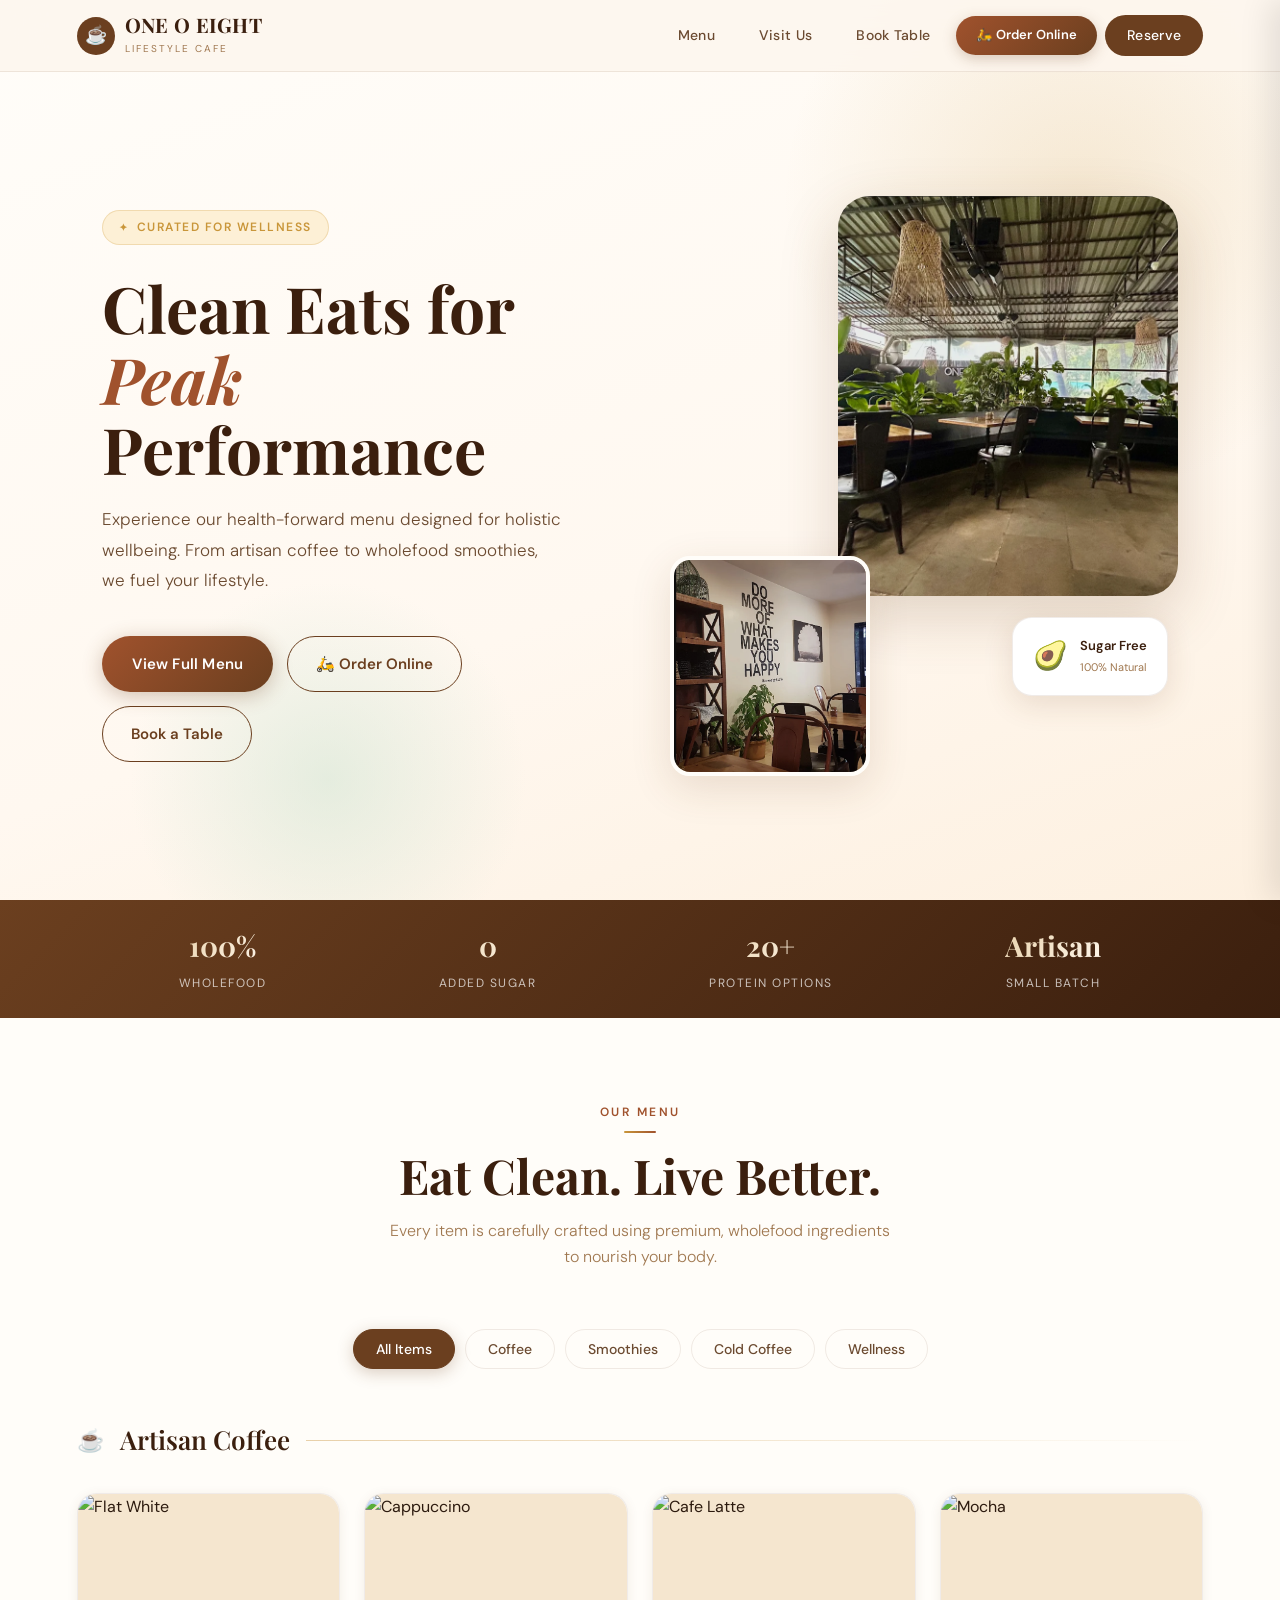
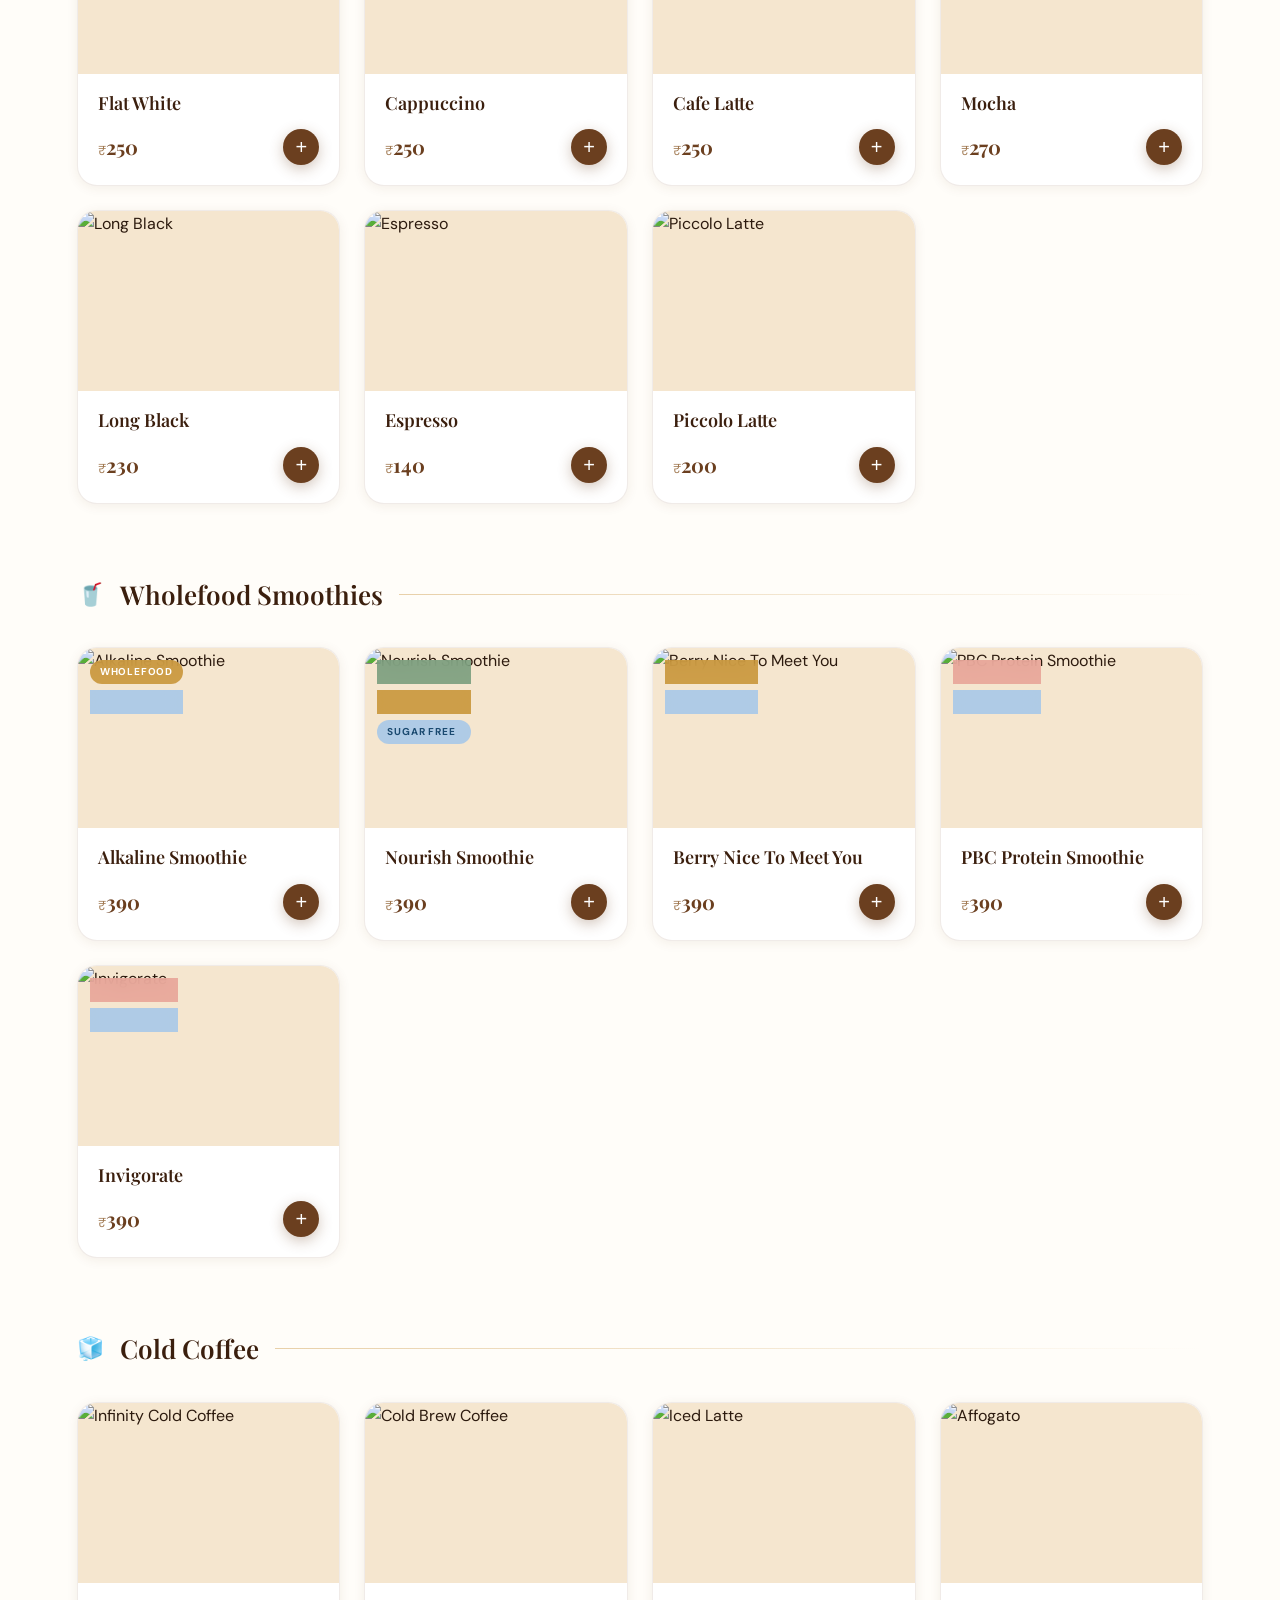
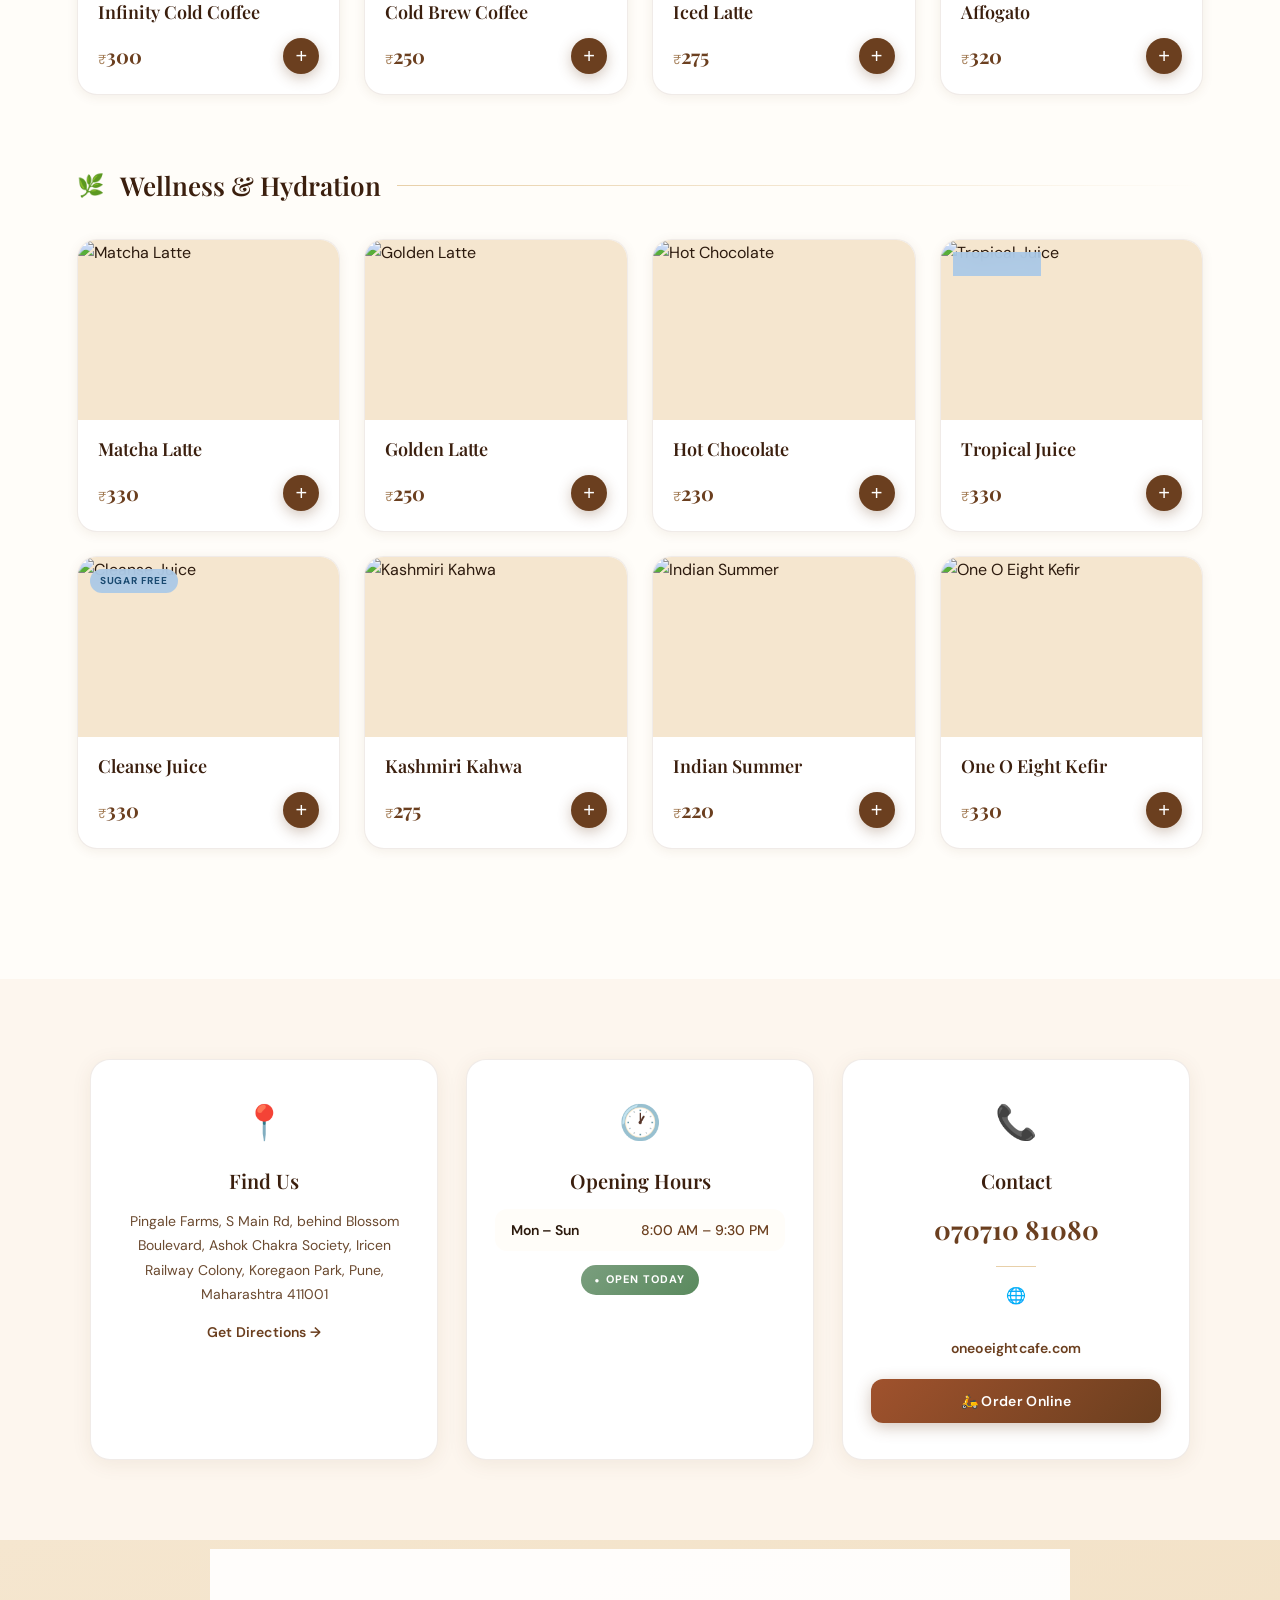
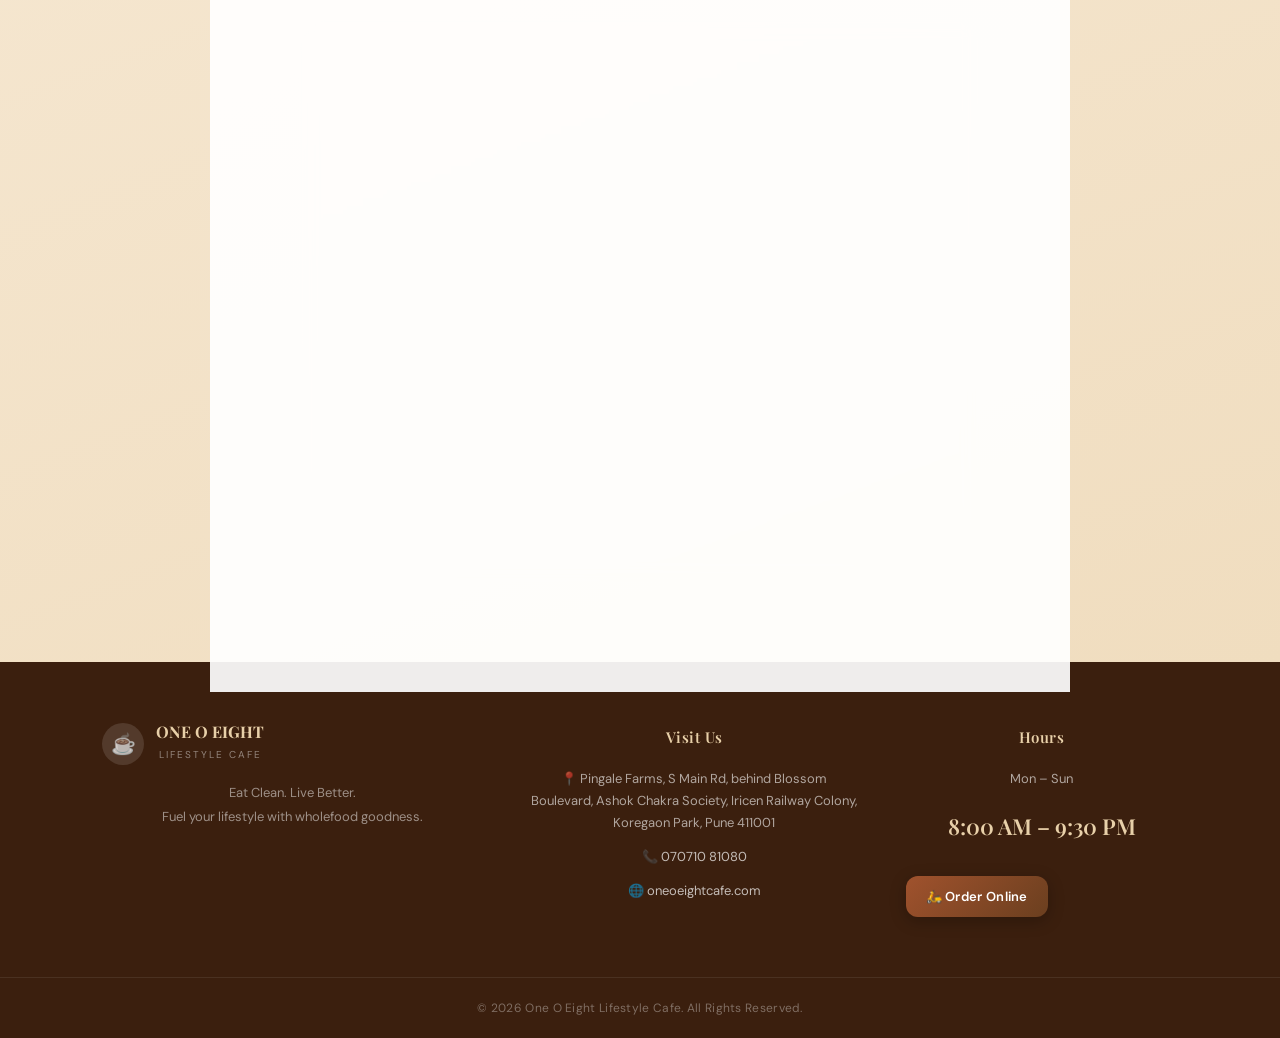
==== index.html @ c8a8d90f "Add files via upload" ====
<!DOCTYPE html>
<html lang="en">
<head>
    <meta charset="UTF-8">
    <meta name="viewport" content="width=device-width, initial-scale=1.0">
    <title>One O Eight | Clean Eats & Artisan Coffee</title>
    <link rel="stylesheet" href="style.css">
    <script src="menu_data.js"></script>
</head>
<body>

    <nav id="navbar">
        <div class="nav-logo" onclick="window.scrollTo({top: 0, behavior: 'smooth'})">
            <div class="nav-logo-icon">☕</div>
            <div>
                <span class="nav-logo-text">ONE O EIGHT</span>
                <span class="nav-logo-sub">LIFESTYLE CAFE</span>
            </div>
        </div>
        <div class="nav-links">
            <a href="#menu-section">Menu</a>
            <a href="#info-section">Visit Us</a>
            <a href="#booking-section">Book Table</a>
            <a href="javascript:void(0)" onclick="openOrderModal()" class="nav-order-btn">🛵 Order Online</a>
            <a href="#booking-section" class="nav-cta">Reserve</a>
        </div>
    </nav>

    <section class="hero">
        <div class="hero-content">
            <div class="hero-badge">Curated for Wellness</div>
            <h1>Clean Eats for <em>Peak</em> Performance</h1>
            <p class="hero-desc">Experience our health-forward menu designed for holistic wellbeing. From artisan coffee to wholefood smoothies, we fuel your lifestyle.</p>
            <div class="hero-actions">
                <a href="#menu-section" class="btn-primary">View Full Menu</a>
                <a href="javascript:void(0)" onclick="openOrderModal()" class="btn-secondary">🛵 Order Online</a>
                <a href="#booking-section" class="btn-secondary">Book a Table</a>
            </div>
        </div>
        <div class="hero-visual">
            <img src="/static/uploads/Screenshot 2026-05-05 160426.png" alt="Cafe Interior" class="hero-img-main">
            <img src="/static/uploads/Screenshot 2026-05-05 160616.png" alt="Cafe Seating" class="hero-img-small">
            <div class="hero-float-card">
                <span class="float-emoji">🥑</span>
                <div>
                    <span class="float-title">Sugar Free</span>
                    <span class="float-label">100% Natural</span>
                </div>
            </div>
        </div>
    </section>

    <div class="stats-strip">
        <div class="stat-item">
            <span class="stat-number">100%</span>
            <span class="stat-label">Wholefood</span>
        </div>
        <div class="stat-item">
            <span class="stat-number">0</span>
            <span class="stat-label">Added Sugar</span>
        </div>
        <div class="stat-item">
            <span class="stat-number">20+</span>
            <span class="stat-label">Protein Options</span>
        </div>
        <div class="stat-item">
            <span class="stat-number">Artisan</span>
            <span class="stat-label">Small Batch</span>
        </div>
    </div>

    <section id="menu-section" class="menu-section">
        <div class="section-header">
            <span class="section-eyebrow">Our Menu</span>
            <h2>Eat Clean. Live Better.</h2>
            <p>Every item is carefully crafted using premium, wholefood ingredients to nourish your body.</p>
        </div>

        <div class="category-tabs">
            <button class="cat-tab active" data-cat="all">All Items</button>
            <button class="cat-tab" data-cat="coffee">Coffee</button>
            <button class="cat-tab" data-cat="smoothies">Smoothies</button>
            <button class="cat-tab" data-cat="cold">Cold Coffee</button>
            <button class="cat-tab" data-cat="wellness">Wellness</button>
        </div>

        <!-- Coffee Category -->
        <div class="category-block" data-cat="coffee">
            <div class="category-heading">
                <span class="category-emoji">☕</span>
                <h3>Artisan Coffee</h3>
                <div class="category-line"></div>
            </div>
            <div class="menu-grid" id="grid-coffee">
                <!-- Injected by JS -->
            </div>
        </div>

        <!-- Smoothies Category -->
        <div class="category-block" data-cat="smoothies">
            <div class="category-heading">
                <span class="category-emoji">🥤</span>
                <h3>Wholefood Smoothies</h3>
                <div class="category-line"></div>
            </div>
            <div class="menu-grid" id="grid-smoothies">
                <!-- Injected by JS -->
            </div>
        </div>

        <!-- Cold Coffee Category -->
        <div class="category-block" data-cat="cold">
            <div class="category-heading">
                <span class="category-emoji">🧊</span>
                <h3>Cold Coffee</h3>
                <div class="category-line"></div>
            </div>
            <div class="menu-grid" id="grid-cold">
                <!-- Injected by JS -->
            </div>
        </div>

        <!-- Wellness Drinks Category -->
        <div class="category-block" data-cat="wellness">
            <div class="category-heading">
                <span class="category-emoji">🌿</span>
                <h3>Wellness & Hydration</h3>
                <div class="category-line"></div>
            </div>
            <div class="menu-grid" id="grid-wellness">
                <!-- Injected by JS -->
            </div>
        </div>
    </section>

    <!-- Info / Visit Us Section -->
    <section id="info-section" class="info-section">
        <div class="info-grid">
            <div class="info-card">
                <div class="info-card-icon">📍</div>
                <h3>Find Us</h3>
                <p>Pingale Farms, S Main Rd, behind Blossom Boulevard, Ashok Chakra Society, Iricen Railway Colony, Koregaon Park, Pune, Maharashtra 411001</p>
                <a href="https://maps.google.com/?q=Pingale+Farms+Koregaon+Park+Pune" target="_blank" class="info-link">Get Directions →</a>
            </div>
            <div class="info-card">
                <div class="info-card-icon">🕐</div>
                <h3>Opening Hours</h3>
                <div class="hours-list">
                    <div class="hours-row">
                        <span class="day">Mon – Sun</span>
                        <span class="time">8:00 AM – 9:30 PM</span>
                    </div>
                    <div class="hours-badge">Open Today</div>
                </div>
            </div>
            <div class="info-card">
                <div class="info-card-icon">📞</div>
                <h3>Contact</h3>
                <a href="tel:+917071081080" class="info-phone">070710 81080</a>
                <div class="info-divider"></div>
                <div class="info-card-icon" style="font-size:16px; margin-top:8px;">🌐</div>
                <a href="https://oneoeightcafe.com" target="_blank" class="info-link">oneoeightcafe.com</a>
                <div style="margin-top:18px;">
                    <button onclick="openOrderModal()" class="btn-order-now">🛵 Order Online</button>
                </div>
            </div>
        </div>
    </section>

    <section id="booking-section" class="booking-section">
        <div class="booking-wrap">
            <div class="section-header">
                <span class="section-eyebrow">Table Booking</span>
                <h2>Reserve Your Spot</h2>
                <p>Join us for a peaceful meal in our serene space. We recommend booking in advance for peak hours.</p>
            </div>
            <div class="form-grid">
                <div class="form-field">
                    <label>Date</label>
                    <input type="date" class="form-input">
                </div>
                <div class="form-field">
                    <label>Time</label>
                    <input type="time" class="form-input">
                </div>
                <div class="form-field full">
                    <label>Guests</label>
                    <select class="form-input">
                        <option>1 Guest</option>
                        <option>2 Guests</option>
                        <option>3 Guests</option>
                        <option>4 Guests</option>
                        <option>5+ Guests</option>
                    </select>
                </div>
            </div>
            <button onclick="confirmBooking()" class="btn-book">Confirm Reservation</button>
            <div id="confirmMsg" class="confirm-msg" style="display: none;"></div>
        </div>
    </section>

    <footer>
        <div class="footer-grid">
            <div class="footer-col">
                <div class="footer-logo">
                    <span class="footer-logo-icon">☕</span>
                    <div>
                        <strong>ONE O EIGHT</strong>
                        <span class="footer-sub">LIFESTYLE CAFE</span>
                    </div>
                </div>
                <p class="footer-tagline">Eat Clean. Live Better.<br>Fuel your lifestyle with wholefood goodness.</p>
            </div>
            <div class="footer-col">
                <h4 class="footer-heading">Visit Us</h4>
                <p class="footer-detail">📍 Pingale Farms, S Main Rd, behind Blossom Boulevard, Ashok Chakra Society, Iricen Railway Colony, Koregaon Park, Pune 411001</p>
                <p class="footer-detail">📞 <a href="tel:+917071081080" class="footer-link">070710 81080</a></p>
                <p class="footer-detail">🌐 <a href="https://oneoeightcafe.com" target="_blank" class="footer-link">oneoeightcafe.com</a></p>
            </div>
            <div class="footer-col">
                <h4 class="footer-heading">Hours</h4>
                <p class="footer-detail">Mon – Sun</p>
                <p class="footer-hours">8:00 AM – 9:30 PM</p>
                <button onclick="openOrderModal()" class="footer-order-btn">🛵 Order Online</button>
            </div>
        </div>
        <div class="footer-bottom">
            © 2026 One O Eight Lifestyle Cafe. All Rights Reserved.
        </div>
    </footer>

    <!-- Order Online Modal -->
    <div class="order-modal-overlay" id="order-modal-overlay" onclick="closeOrderModal()"></div>
    <div class="order-modal" id="order-modal">
        <button class="order-modal-close" onclick="closeOrderModal()">×</button>
        <div class="order-modal-header">
            <div class="order-modal-icon">🛵</div>
            <h2>Order Online</h2>
            <p>Get One O Eight delivered right to your door</p>
        </div>
        <div class="order-platforms">
            <a href="https://www.swiggy.com/restaurants/one-o-eight" target="_blank" class="platform-btn swiggy">
                <span class="platform-logo">🔶</span>
                <div>
                    <span class="platform-name">Swiggy</span>
                    <span class="platform-sub">Fast Delivery</span>
                </div>
                <span class="platform-arrow">→</span>
            </a>
            <a href="https://www.zomato.com/pune/one-o-eight" target="_blank" class="platform-btn zomato">
                <span class="platform-logo">🔴</span>
                <div>
                    <span class="platform-name">Zomato</span>
                    <span class="platform-sub">Track Your Order</span>
                </div>
                <span class="platform-arrow">→</span>
            </a>
            <a href="https://oneoeightcafe.com" target="_blank" class="platform-btn website">
                <span class="platform-logo">🌐</span>
                <div>
                    <span class="platform-name">Our Website</span>
                    <span class="platform-sub">oneoeightcafe.com</span>
                </div>
                <span class="platform-arrow">→</span>
            </a>
        </div>
        <p class="order-modal-note">📞 Or call us directly: <a href="tel:+917071081080">070710 81080</a></p>
    </div>

    <!-- Payment Selection Modal -->
    <div class="order-modal-overlay" id="payment-modal-overlay" onclick="closePaymentModal()"></div>
    <div class="order-modal payment-modal" id="payment-modal">
        <button class="order-modal-close" onclick="closePaymentModal()">×</button>
        <div class="order-modal-header">
            <div class="order-modal-icon">💳</div>
            <h2>Choose Payment</h2>
            <p>Select your preferred way to pay</p>
        </div>
        
        <div class="payment-options">
            <div class="payment-option-card" onclick="selectPaymentMethod('qr')">
                <div class="payment-option-icon">📱</div>
                <div class="payment-option-info">
                    <span class="payment-option-title">Pay Now (Online QR)</span>
                    <span class="payment-option-desc">Scan our UPI QR code to pay instantly</span>
                </div>
            </div>
            
            <div class="payment-option-card" onclick="selectPaymentMethod('counter')">
                <div class="payment-option-icon">🏪</div>
                <div class="payment-option-info">
                    <span class="payment-option-title">Pay at Counter</span>
                    <span class="payment-option-desc">Pay with cash or card when you arrive</span>
                </div>
            </div>
        </div>

        <div id="qr-display" class="qr-display" style="display: none;">
            <div class="qr-container">
                <!-- QR code visualization using CSS and icons -->
                <div class="qr-code-placeholder">
                    <div class="qr-pattern"></div>
                    <div class="qr-logo">☕</div>
                </div>
            </div>
            <p class="qr-total">Amount to Pay: <span id="qr-amount-value">₹0</span></p>
            <p class="qr-instruction">Scan this QR with any UPI app (GPay, PhonePe, Paytm)</p>
            <button class="btn-confirm-payment" onclick="finalizeOrder('Online QR')">I have paid</button>
        </div>

        <div id="counter-display" class="counter-display" style="display: none;">
            <div class="counter-confirmation">
                <div class="confirmation-icon">✅</div>
                <p>Great! Please pay <strong id="counter-amount-value">₹0</strong> at the counter.</p>
                <p class="confirmation-note">Your order is being prepared!</p>
            </div>
            <button class="btn-confirm-payment" onclick="finalizeOrder('Pay at Counter')">Confirm Order</button>
        </div>
    </div>

    <!-- Cart Floating Button -->
    <button class="cart-float-btn" id="cart-btn" onclick="toggleCart()">
        🛍️ <span class="cart-badge" id="cart-badge">0</span>
    </button>

    <!-- Cart Sidebar -->
    <div class="cart-overlay" id="cart-overlay" onclick="toggleCart()"></div>
    <div class="cart-sidebar" id="cart-sidebar">
        <div class="cart-header">
            <h3>Your Order</h3>
            <button class="close-cart" onclick="toggleCart()">×</button>
        </div>
        <div class="cart-items" id="cart-items">
            <!-- Items injected by JS -->
            <div class="empty-cart-msg">Your cart is empty</div>
        </div>
        <div class="cart-footer">
            <div class="cart-summary-line">
                <span>Subtotal</span>
                <span id="cart-subtotal">₹0</span>
            </div>
            <div class="cart-summary-line">
                <span>Taxes (5%)</span>
                <span id="cart-tax">₹0</span>
            </div>
            <div class="cart-summary-line total">
                <span>Total</span>
                <span id="cart-total">₹0</span>
            </div>
            <button class="btn-checkout" onclick="checkout()" id="checkout-btn" disabled>Place Order</button>
        </div>
    </div>

    <script src="script.js"></script>
    <script>
        function openOrderModal() {
            document.getElementById('order-modal').classList.add('active');
            document.getElementById('order-modal-overlay').classList.add('active');
            document.body.style.overflow = 'hidden';
        }
        function closeOrderModal() {
            document.getElementById('order-modal').classList.remove('active');
            document.getElementById('order-modal-overlay').classList.remove('active');
            document.body.style.overflow = '';
        }

        function openPaymentModal(amount) {
            document.getElementById('payment-modal').classList.add('active');
            document.getElementById('payment-modal-overlay').classList.add('active');
            document.getElementById('qr-amount-value').innerText = formatCurrency(amount);
            document.getElementById('counter-amount-value').innerText = formatCurrency(amount);
            
            // Reset views
            document.querySelector('.payment-options').style.display = 'flex';
            document.getElementById('qr-display').style.display = 'none';
            document.getElementById('counter-display').style.display = 'none';
            
            document.body.style.overflow = 'hidden';
        }

        function closePaymentModal() {
            document.getElementById('payment-modal').classList.remove('active');
            document.getElementById('payment-modal-overlay').classList.remove('active');
            if (!document.getElementById('order-modal').classList.contains('active')) {
                document.body.style.overflow = '';
            }
        }

        function selectPaymentMethod(method) {
            document.querySelector('.payment-options').style.display = 'none';
            if (method === 'qr') {
                document.getElementById('qr-display').style.display = 'block';
            } else {
                document.getElementById('counter-display').style.display = 'block';
            }
        }

        document.addEventListener('keydown', function(e) {
            if (e.key === 'Escape') {
                closeOrderModal();
                closePaymentModal();
            }
        });

        // Nav scroll shadow
        window.addEventListener('scroll', function() {
            const nav = document.getElementById('navbar');
            if (window.scrollY > 30) {
                nav.classList.add('scrolled');
            } else {
                nav.classList.remove('scrolled');
            }
        });

        // Scroll-reveal animation for sections
        const revealObserver = new IntersectionObserver((entries) => {
            entries.forEach(entry => {
                if (entry.isIntersecting) {
                    entry.target.classList.add('revealed');
                    revealObserver.unobserve(entry.target);
                }
            });
        }, { threshold: 0.12 });

        document.querySelectorAll('.info-card, .category-block, .booking-wrap, .stat-item').forEach(el => {
            el.classList.add('reveal-on-scroll');
            revealObserver.observe(el);
        });
    </script>
</body>
</html>
---- style.css ----
/* ===== IMPORTS ===== */
@import url('https://fonts.googleapis.com/css2?family=Playfair+Display:ital,wght@0,400;0,600;0,700;1,400&family=DM+Sans:wght@300;400;500;600&display=swap');

/* ===== RESET & BASE ===== */
*, *::before, *::after {
    margin: 0;
    padding: 0;
    box-sizing: border-box;
}

:root {
    --cream: #fdf6ee;
    --warm-white: #fffdf9;
    --biscuit: #f5e6cf;
    --tan: #e8d0a9;
    --coffee-brown: #6b3f1f;
    --espresso: #3b1f0e;
    --mocha: #a0522d;
    --sage: #7a9e7e;
    --sage-light: #d4e6d5;
    --dusty-rose: #e8a598;
    --rose-light: #fce8e4;
    --sky: #a8c8e8;
    --sky-light: #e4f0f8;
    --gold: #c9963a;
    --gold-light: #fdf0d6;
    --text-dark: #2c1a0e;
    --text-mid: #6b4a30;
    --text-light: #a07850;
    --shadow-warm: rgba(107, 63, 31, 0.08);
    --shadow-md: rgba(107, 63, 31, 0.14);
    --shadow-lg: rgba(107, 63, 31, 0.2);
    --border-light: rgba(107, 63, 31, 0.1);
    --radius-sm: 12px;
    --radius-md: 20px;
    --radius-lg: 32px;
    --radius-xl: 48px;
}

html { scroll-behavior: smooth; }

body {
    font-family: 'DM Sans', sans-serif;
    background-color: var(--cream);
    color: var(--text-dark);
    overflow-x: hidden;
    line-height: 1.6;
}

/* ===== SCROLLBAR ===== */
::-webkit-scrollbar { width: 6px; }
::-webkit-scrollbar-track { background: var(--biscuit); }
::-webkit-scrollbar-thumb { background: var(--tan); border-radius: 10px; }

/* ===== NAV ===== */
nav {
    position: fixed;
    top: 0;
    width: 100%;
    z-index: 1000;
    padding: 0 6%;
    height: 72px;
    display: flex;
    align-items: center;
    justify-content: space-between;
    background: rgba(253, 246, 238, 0.85);
    backdrop-filter: blur(20px);
    -webkit-backdrop-filter: blur(20px);
    border-bottom: 1px solid var(--border-light);
    transition: all 0.3s ease;
}

.nav-logo {
    display: flex;
    align-items: center;
    gap: 10px;
    cursor: pointer;
}

.nav-logo-icon {
    width: 38px;
    height: 38px;
    background: var(--coffee-brown);
    border-radius: 50%;
    display: flex;
    align-items: center;
    justify-content: center;
    font-size: 18px;
    flex-shrink: 0;
}

.nav-logo-text {
    font-family: 'Playfair Display', serif;
    font-size: 20px;
    font-weight: 700;
    color: var(--espresso);
    letter-spacing: 0.3px;
    line-height: 1.1;
}

.nav-logo-sub {
    font-size: 10px;
    font-weight: 400;
    color: var(--text-light);
    letter-spacing: 2px;
    text-transform: uppercase;
    display: block;
}

.nav-links {
    display: flex;
    align-items: center;
    gap: 8px;
}

.nav-links a {
    color: var(--text-mid);
    text-decoration: none;
    font-size: 14px;
    font-weight: 500;
    padding: 8px 18px;
    border-radius: 50px;
    transition: all 0.25s ease;
    letter-spacing: 0.3px;
}

.nav-links a:hover {
    background: var(--biscuit);
    color: var(--coffee-brown);
}

.nav-cta {
    background: var(--coffee-brown) !important;
    color: white !important;
    padding: 9px 22px !important;
}

.nav-cta:hover {
    background: var(--espresso) !important;
    color: white !important;
}

/* ===== HERO ===== */
.hero {
    min-height: 100vh;
    display: grid;
    grid-template-columns: 1fr 1fr;
    align-items: center;
    padding: 0 8%;
    gap: 60px;
    padding-top: 72px;
    background: var(--warm-white);
    position: relative;
    overflow: hidden;
}

.hero::before {
    content: '';
    position: absolute;
    top: -100px;
    right: -100px;
    width: 600px;
    height: 600px;
    border-radius: 50%;
    background: radial-gradient(circle, var(--biscuit) 0%, transparent 70%);
    z-index: 0;
}

.hero::after {
    content: '';
    position: absolute;
    bottom: -80px;
    left: 10%;
    width: 400px;
    height: 400px;
    border-radius: 50%;
    background: radial-gradient(circle, var(--sage-light) 0%, transparent 70%);
    z-index: 0;
    opacity: 0.6;
}

.hero-content {
    position: relative;
    z-index: 1;
}

.hero-badge {
    display: inline-flex;
    align-items: center;
    gap: 8px;
    background: var(--gold-light);
    border: 1px solid rgba(201, 150, 58, 0.25);
    color: var(--gold);
    font-size: 12px;
    font-weight: 600;
    letter-spacing: 1.5px;
    text-transform: uppercase;
    padding: 7px 16px;
    border-radius: 50px;
    margin-bottom: 28px;
    animation: fadeUp 0.8s ease both;
}

.hero-badge::before {
    content: '✦';
    font-size: 10px;
}

.hero h1 {
    font-family: 'Playfair Display', serif;
    font-size: clamp(42px, 5vw, 68px);
    font-weight: 700;
    line-height: 1.1;
    color: var(--espresso);
    margin-bottom: 20px;
    animation: fadeUp 0.8s ease 0.1s both;
}

.hero h1 em {
    font-style: italic;
    color: var(--mocha);
}

.hero-desc {
    font-size: 17px;
    color: var(--text-mid);
    font-weight: 300;
    max-width: 460px;
    line-height: 1.8;
    margin-bottom: 40px;
    animation: fadeUp 0.8s ease 0.2s both;
}

.hero-actions {
    display: flex;
    gap: 14px;
    flex-wrap: wrap;
    animation: fadeUp 0.8s ease 0.3s both;
}

.btn-primary {
    display: inline-flex;
    align-items: center;
    gap: 8px;
    padding: 15px 30px;
    background: var(--coffee-brown);
    color: white;
    border: none;
    border-radius: 50px;
    font-family: 'DM Sans', sans-serif;
    font-size: 15px;
    font-weight: 600;
    cursor: pointer;
    text-decoration: none;
    transition: all 0.3s ease;
    box-shadow: 0 4px 20px rgba(107, 63, 31, 0.3);
    letter-spacing: 0.2px;
}

.btn-primary:hover {
    background: var(--espresso);
    transform: translateY(-2px);
    box-shadow: 0 8px 28px rgba(107, 63, 31, 0.4);
}

.btn-secondary {
    display: inline-flex;
    align-items: center;
    gap: 8px;
    padding: 15px 28px;
    background: transparent;
    color: var(--coffee-brown);
    border: 1.5px solid var(--coffee-brown);
    border-radius: 50px;
    font-family: 'DM Sans', sans-serif;
    font-size: 15px;
    font-weight: 600;
    cursor: pointer;
    text-decoration: none;
    transition: all 0.3s ease;
}

.btn-secondary:hover {
    background: var(--biscuit);
    transform: translateY(-2px);
}

/* Hero Image Collage */
.hero-visual {
    position: relative;
    z-index: 1;
    height: 580px;
    animation: fadeIn 1s ease 0.4s both;
}

.hero-img-main {
    position: absolute;
    width: 340px;
    height: 400px;
    object-fit: cover;
    border-radius: var(--radius-lg);
    top: 0;
    right: 0;
    box-shadow: 0 20px 60px var(--shadow-lg);
}

.hero-img-small {
    position: absolute;
    width: 200px;
    height: 220px;
    object-fit: cover;
    border-radius: var(--radius-md);
    bottom: 0;
    left: 0;
    box-shadow: 0 12px 40px var(--shadow-md);
    border: 4px solid var(--warm-white);
}

.hero-float-card {
    position: absolute;
    bottom: 80px;
    right: 10px;
    background: white;
    border-radius: var(--radius-md);
    padding: 16px 20px;
    box-shadow: 0 8px 30px var(--shadow-md);
    display: flex;
    align-items: center;
    gap: 12px;
    font-size: 13px;
    font-weight: 600;
    color: var(--espresso);
    animation: float 3s ease-in-out infinite;
    border: 1px solid var(--border-light);
}

.hero-float-card .float-emoji {
    font-size: 28px;
}

.hero-float-card .float-label {
    font-size: 11px;
    font-weight: 400;
    color: var(--text-light);
    display: block;
    margin-top: 2px;
}

/* ===== STATS STRIP ===== */
.stats-strip {
    background: var(--coffee-brown);
    padding: 24px 8%;
    display: flex;
    justify-content: space-around;
    gap: 20px;
    flex-wrap: wrap;
}

.stat-item {
    text-align: center;
    color: white;
}

.stat-number {
    font-family: 'Playfair Display', serif;
    font-size: 28px;
    font-weight: 700;
    display: block;
}

.stat-label {
    font-size: 12px;
    opacity: 0.7;
    letter-spacing: 1.5px;
    text-transform: uppercase;
    font-weight: 400;
}

/* ===== MENU SECTION ===== */
.menu-section {
    padding: 80px 6% 60px;
    background: var(--warm-white);
}

.section-header {
    text-align: center;
    margin-bottom: 60px;
}

.section-eyebrow {
    display: inline-block;
    font-size: 12px;
    font-weight: 600;
    letter-spacing: 2.5px;
    text-transform: uppercase;
    color: var(--mocha);
    margin-bottom: 14px;
}

.section-header h2 {
    font-family: 'Playfair Display', serif;
    font-size: clamp(32px, 4vw, 48px);
    font-weight: 700;
    color: var(--espresso);
    line-height: 1.2;
    margin-bottom: 14px;
}

.section-header p {
    font-size: 16px;
    color: var(--text-light);
    font-weight: 300;
    max-width: 500px;
    margin: 0 auto;
}

/* Category Filter Tabs */
.category-tabs {
    display: flex;
    justify-content: center;
    gap: 10px;
    flex-wrap: wrap;
    margin-bottom: 50px;
}

.cat-tab {
    padding: 10px 22px;
    border-radius: 50px;
    font-size: 14px;
    font-weight: 500;
    cursor: pointer;
    border: 1.5px solid var(--border-light);
    background: transparent;
    color: var(--text-mid);
    transition: all 0.25s ease;
    font-family: 'DM Sans', sans-serif;
    display: flex;
    align-items: center;
    gap: 7px;
}

.cat-tab:hover {
    border-color: var(--coffee-brown);
    color: var(--coffee-brown);
    background: var(--gold-light);
}

.cat-tab.active {
    background: var(--coffee-brown);
    color: white;
    border-color: var(--coffee-brown);
    box-shadow: 0 4px 16px rgba(107, 63, 31, 0.25);
}

/* Category Block */
.category-block {
    margin-bottom: 70px;
}

.category-block.hidden { display: none; }

.category-heading {
    display: flex;
    align-items: center;
    gap: 16px;
    margin-bottom: 32px;
}

.category-heading h3 {
    font-family: 'Playfair Display', serif;
    font-size: 26px;
    font-weight: 600;
    color: var(--espresso);
}

.category-line {
    flex: 1;
    height: 1px;
    background: linear-gradient(to right, var(--tan), transparent);
}

.category-emoji {
    font-size: 22px;
}

/* Menu Grid */
.menu-grid {
    display: grid;
    grid-template-columns: repeat(auto-fill, minmax(260px, 1fr));
    gap: 24px;
}

/* Menu Card */
.menu-card {
    background: white;
    border-radius: var(--radius-md);
    overflow: hidden;
    border: 1px solid var(--border-light);
    transition: all 0.35s cubic-bezier(0.4, 0, 0.2, 1);
    cursor: pointer;
    position: relative;
}

.menu-card:hover {
    transform: translateY(-8px);
    box-shadow: 0 20px 50px var(--shadow-md);
    border-color: var(--tan);
}

.card-img-wrap {
    position: relative;
    height: 180px;
    overflow: hidden;
    background: var(--biscuit);
}

.card-img-wrap img {
    width: 100%;
    height: 100%;
    object-fit: cover;
    transition: transform 0.5s ease;
}

.menu-card:hover .card-img-wrap img {
    transform: scale(1.07);
}

.card-img-placeholder {
    width: 100%;
    height: 100%;
    display: flex;
    align-items: center;
    justify-content: center;
    font-size: 52px;
    background: linear-gradient(135deg, var(--biscuit), var(--tan));
}

.card-tags-overlay {
    position: absolute;
    top: 12px;
    left: 12px;
    display: flex;
    flex-direction: column;
    gap: 6px;
}

.tag {
    display: inline-flex;
    align-items: center;
    gap: 5px;
    font-size: 10px;
    font-weight: 700;
    padding: 4px 10px;
    border-radius: 50px;
    letter-spacing: 0.8px;
    text-transform: uppercase;
    backdrop-filter: blur(8px);
}

.tag.vegan {
    background: rgba(122, 158, 126, 0.9);
    color: white;
}

.tag.sugar-free {
    background: rgba(168, 200, 232, 0.9);
    color: #1a4a70;
}

.tag.protein {
    background: rgba(232, 165, 152, 0.9);
    color: #7a2010;
}

.tag.wholefood {
    background: rgba(201, 150, 58, 0.9);
    color: white;
}

.card-body {
    padding: 18px 20px 20px;
}

.card-name {
    font-family: 'Playfair Display', serif;
    font-size: 18px;
    font-weight: 600;
    color: var(--espresso);
    margin-bottom: 8px;
    line-height: 1.3;
}

.card-footer {
    display: flex;
    align-items: center;
    justify-content: space-between;
    margin-top: 14px;
}

.card-price {
    font-size: 20px;
    font-weight: 700;
    color: var(--coffee-brown);
    font-family: 'Playfair Display', serif;
}

.card-price span {
    font-size: 13px;
    font-weight: 400;
    color: var(--text-light);
    font-family: 'DM Sans', sans-serif;
}

.card-add-btn {
    width: 36px;
    height: 36px;
    border-radius: 50%;
    background: var(--coffee-brown);
    color: white;
    border: none;
    font-size: 20px;
    display: flex;
    align-items: center;
    justify-content: center;
    cursor: pointer;
    transition: all 0.25s ease;
    line-height: 1;
}

.card-add-btn:hover {
    background: var(--espresso);
    transform: scale(1.1);
}

/* ===== BOOKING SECTION ===== */
.booking-section {
    padding: 80px 6%;
    background: var(--biscuit);
}

.booking-wrap {
    max-width: 680px;
    margin: 0 auto;
    background: white;
    border-radius: var(--radius-lg);
    padding: 56px;
    box-shadow: 0 20px 60px var(--shadow-warm);
    text-align: center;
    border: 1px solid var(--border-light);
}

.booking-wrap .section-header {
    margin-bottom: 36px;
}

.form-grid {
    display: grid;
    grid-template-columns: 1fr 1fr;
    gap: 16px;
    margin-bottom: 16px;
}

.form-field {
    display: flex;
    flex-direction: column;
    align-items: flex-start;
    gap: 6px;
}

.form-field.full { grid-column: 1 / -1; }

.form-field label {
    font-size: 12px;
    font-weight: 600;
    letter-spacing: 1px;
    text-transform: uppercase;
    color: var(--text-light);
}

.form-input {
    width: 100%;
    padding: 13px 18px;
    border: 1.5px solid var(--border-light);
    border-radius: var(--radius-sm);
    font-family: 'DM Sans', sans-serif;
    font-size: 15px;
    color: var(--text-dark);
    background: var(--warm-white);
    outline: none;
    transition: all 0.25s ease;
    -webkit-appearance: none;
    appearance: none;
}

.form-input:focus {
    border-color: var(--coffee-brown);
    background: white;
    box-shadow: 0 0 0 3px rgba(107, 63, 31, 0.08);
}

.form-input option { background: white; }

.btn-book {
    width: 100%;
    padding: 16px;
    border-radius: var(--radius-sm);
    background: var(--coffee-brown);
    color: white;
    font-family: 'DM Sans', sans-serif;
    font-size: 16px;
    font-weight: 600;
    border: none;
    cursor: pointer;
    transition: all 0.3s ease;
    margin-top: 8px;
    letter-spacing: 0.3px;
}

.btn-book:hover {
    background: var(--espresso);
    transform: translateY(-2px);
    box-shadow: 0 8px 24px rgba(107, 63, 31, 0.3);
}

.confirm-msg {
    margin-top: 18px;
    color: var(--sage);
    font-weight: 600;
    font-size: 15px;
    display: flex;
    align-items: center;
    justify-content: center;
    gap: 8px;
}

/* ===== ADMIN SECTION ===== */
.admin-section {
    display: none;
    padding: 80px 6%;
    background: var(--warm-white);
}

.admin-wrap {
    max-width: 700px;
    margin: 0 auto;
}

.admin-stats {
    display: grid;
    grid-template-columns: repeat(3, 1fr);
    gap: 20px;
    margin-bottom: 36px;
}

.admin-stat {
    background: white;
    border: 1px solid var(--border-light);
    border-radius: var(--radius-md);
    padding: 28px 20px;
    text-align: center;
    box-shadow: 0 4px 16px var(--shadow-warm);
}

.admin-stat-val {
    font-family: 'Playfair Display', serif;
    font-size: 36px;
    font-weight: 700;
    color: var(--coffee-brown);
    display: block;
    margin-bottom: 6px;
}

.admin-stat-label {
    font-size: 12px;
    color: var(--text-light);
    text-transform: uppercase;
    letter-spacing: 1.5px;
    font-weight: 500;
}

.admin-actions {
    display: flex;
    gap: 14px;
    justify-content: center;
    flex-wrap: wrap;
}

.btn-admin {
    padding: 13px 28px;
    border-radius: var(--radius-sm);
    font-family: 'DM Sans', sans-serif;
    font-size: 14px;
    font-weight: 600;
    cursor: pointer;
    border: 1.5px solid var(--coffee-brown);
    transition: all 0.25s ease;
    letter-spacing: 0.3px;
}

.btn-admin.filled {
    background: var(--coffee-brown);
    color: white;
}

.btn-admin.filled:hover {
    background: var(--espresso);
    box-shadow: 0 6px 20px rgba(107, 63, 31, 0.3);
    transform: translateY(-2px);
}

.btn-admin.outline {
    background: transparent;
    color: var(--coffee-brown);
}

.btn-admin.outline:hover {
    background: var(--biscuit);
    transform: translateY(-2px);
}

/* ===== FOOTER ===== */
footer {
    background: var(--espresso);
    color: rgba(255,255,255,0.75);
    text-align: center;
    padding: 32px 6%;
    font-size: 13px;
    line-height: 2;
}

footer strong {
    color: var(--tan);
    font-family: 'Playfair Display', serif;
    font-size: 16px;
    font-weight: 600;
    display: block;
    margin-bottom: 4px;
}

/* ===== ANIMATIONS ===== */
@keyframes fadeUp {
    from { opacity: 0; transform: translateY(24px); }
    to { opacity: 1; transform: translateY(0); }
}

@keyframes fadeIn {
    from { opacity: 0; }
    to { opacity: 1; }
}

@keyframes float {
    0%, 100% { transform: translateY(0); }
    50% { transform: translateY(-10px); }
}

/* ===== RESPONSIVE ===== */
@media (max-width: 900px) {
    .hero {
        grid-template-columns: 1fr;
        padding: 100px 6% 60px;
        text-align: center;
    }

    .hero-visual { display: none; }

    .hero-actions { justify-content: center; }

    .form-grid { grid-template-columns: 1fr; }

    .admin-stats { grid-template-columns: 1fr 1fr; }
}

@media (max-width: 600px) {
    .nav-links a:not(.nav-cta) { display: none; }
    .menu-grid { grid-template-columns: 1fr; }
    .booking-wrap { padding: 32px 20px; }
    .stats-strip { padding: 20px 5%; }
    .admin-stats { grid-template-columns: 1fr; }
}

/* ===== CART SYSTEM ===== */
.cart-float-btn {
    position: fixed;
    bottom: 30px;
    right: 30px;
    width: 60px;
    height: 60px;
    border-radius: 50%;
    background: var(--coffee-brown);
    color: white;
    border: none;
    font-size: 24px;
    cursor: pointer;
    box-shadow: 0 10px 30px var(--shadow-lg);
    z-index: 1000;
    transition: all 0.3s ease;
    display: none;
}

.cart-float-btn.visible {
    display: flex;
    align-items: center;
    justify-content: center;
}

.cart-float-btn:hover {
    transform: translateY(-5px);
    background: var(--espresso);
}

.cart-badge {
    position: absolute;
    top: -5px;
    right: -5px;
    background: #e74c3c;
    color: white;
    font-size: 12px;
    font-weight: bold;
    width: 24px;
    height: 24px;
    border-radius: 50%;
    display: flex;
    align-items: center;
    justify-content: center;
    border: 2px solid var(--cream);
}

.cart-overlay {
    position: fixed;
    top: 0;
    left: 0;
    width: 100%;
    height: 100%;
    background: rgba(0,0,0,0.5);
    z-index: 1001;
    backdrop-filter: blur(4px);
    opacity: 0;
    visibility: hidden;
    transition: all 0.3s ease;
}

.cart-overlay.active {
    opacity: 1;
    visibility: visible;
}

.cart-sidebar {
    position: fixed;
    top: 0;
    right: -400px;
    width: 400px;
    max-width: 100vw;
    height: 100vh;
    background: var(--warm-white);
    z-index: 1002;
    box-shadow: -10px 0 30px rgba(0,0,0,0.1);
    transition: right 0.3s ease;
    display: flex;
    flex-direction: column;
}

.cart-sidebar.active {
    right: 0;
}

.cart-header {
    padding: 20px 30px;
    border-bottom: 1px solid var(--border-light);
    display: flex;
    justify-content: space-between;
    align-items: center;
    background: white;
}

.cart-header h3 {
    font-family: 'Playfair Display', serif;
    color: var(--espresso);
    font-size: 22px;
}

.close-cart {
    background: none;
    border: none;
    font-size: 28px;
    cursor: pointer;
    color: var(--text-light);
}

.cart-items {
    flex: 1;
    overflow-y: auto;
    padding: 20px 30px;
}

.empty-cart-msg {
    text-align: center;
    color: var(--text-light);
    margin-top: 50px;
    font-size: 16px;
}

.cart-item {
    display: flex;
    justify-content: space-between;
    align-items: center;
    padding: 15px 0;
    border-bottom: 1px dashed var(--border-light);
}

.cart-item-info {
    flex: 1;
}

.cart-item-name {
    font-weight: 600;
    color: var(--text-dark);
    margin-bottom: 5px;
    font-size: 15px;
}

.cart-item-price {
    color: var(--coffee-brown);
    font-size: 14px;
}

.cart-item-actions {
    display: flex;
    align-items: center;
    gap: 10px;
}

.qty-btn {
    width: 28px;
    height: 28px;
    border-radius: 5px;
    border: 1px solid var(--border-light);
    background: white;
    cursor: pointer;
    display: flex;
    align-items: center;
    justify-content: center;
    color: var(--text-dark);
}

.qty-display {
    font-size: 14px;
    font-weight: 600;
    width: 20px;
    text-align: center;
}

.cart-footer {
    padding: 20px 30px;
    background: white;
    border-top: 1px solid var(--border-light);
}

.cart-summary-line {
    display: flex;
    justify-content: space-between;
    margin-bottom: 10px;
    color: var(--text-mid);
    font-size: 15px;
}

.cart-summary-line.total {
    font-weight: 700;
    font-size: 20px;
    color: var(--espresso);
    margin-top: 15px;
    padding-top: 15px;
    border-top: 1px solid var(--border-light);
}

.btn-checkout {
    width: 100%;
    padding: 15px;
    background: var(--coffee-brown);
    color: white;
    border: none;
    border-radius: var(--radius-sm);
    font-size: 16px;
    font-weight: 600;
    margin-top: 20px;
    cursor: pointer;
    transition: all 0.3s;
}

.btn-checkout:disabled {
    background: var(--border-light);
    cursor: not-allowed;
}

/* ===== NAV ORDER BUTTON ===== */
.nav-order-btn {
    background: linear-gradient(135deg, var(--mocha), var(--coffee-brown)) !important;
    color: white !important;
    padding: 9px 20px !important;
    border-radius: 50px !important;
    font-weight: 600 !important;
    font-size: 13px !important;
    letter-spacing: 0.2px !important;
    box-shadow: 0 4px 14px rgba(107, 63, 31, 0.25) !important;
    transition: all 0.3s ease !important;
}

.nav-order-btn:hover {
    transform: translateY(-2px) !important;
    box-shadow: 0 8px 22px rgba(107, 63, 31, 0.4) !important;
    background: linear-gradient(135deg, var(--coffee-brown), var(--espresso)) !important;
}

/* ===== INFO / VISIT US SECTION ===== */
.info-section {
    padding: 80px 6%;
    background: var(--cream);
}

.info-grid {
    display: grid;
    grid-template-columns: repeat(3, 1fr);
    gap: 28px;
    max-width: 1100px;
    margin: 0 auto;
}

.info-card {
    background: white;
    border-radius: var(--radius-md);
    border: 1px solid var(--border-light);
    padding: 36px 28px;
    text-align: center;
    box-shadow: 0 4px 20px var(--shadow-warm);
    transition: all 0.35s cubic-bezier(0.4, 0, 0.2, 1);
}

.info-card:hover {
    transform: translateY(-6px);
    box-shadow: 0 16px 48px var(--shadow-md);
    border-color: var(--tan);
}

.info-card-icon {
    font-size: 34px;
    margin-bottom: 14px;
    display: block;
}

.info-card h3 {
    font-family: 'Playfair Display', serif;
    font-size: 20px;
    font-weight: 600;
    color: var(--espresso);
    margin-bottom: 12px;
}

.info-card p {
    font-size: 14px;
    color: var(--text-mid);
    line-height: 1.75;
}

.info-link {
    display: inline-block;
    margin-top: 14px;
    color: var(--coffee-brown);
    font-size: 14px;
    font-weight: 600;
    text-decoration: none;
    letter-spacing: 0.2px;
    transition: all 0.25s ease;
}

.info-link:hover {
    color: var(--espresso);
    letter-spacing: 0.5px;
}

.info-phone {
    display: block;
    font-size: 26px;
    font-family: 'Playfair Display', serif;
    font-weight: 700;
    color: var(--coffee-brown);
    text-decoration: none;
    margin-top: 4px;
    transition: all 0.25s ease;
}

.info-phone:hover {
    color: var(--espresso);
}

.info-divider {
    width: 40px;
    height: 1px;
    background: var(--tan);
    margin: 16px auto;
}

.hours-list {
    margin-top: 8px;
}

.hours-row {
    display: flex;
    justify-content: space-between;
    align-items: center;
    gap: 12px;
    padding: 10px 16px;
    background: var(--warm-white);
    border-radius: var(--radius-sm);
    font-size: 14px;
    margin-bottom: 10px;
}

.day {
    font-weight: 600;
    color: var(--text-dark);
}

.time {
    color: var(--coffee-brown);
    font-weight: 500;
}

.hours-badge {
    display: inline-flex;
    align-items: center;
    gap: 6px;
    background: linear-gradient(135deg, var(--sage), #5a8a5e);
    color: white;
    font-size: 11px;
    font-weight: 700;
    padding: 6px 14px;
    border-radius: 50px;
    letter-spacing: 1px;
    text-transform: uppercase;
    margin-top: 4px;
}

.hours-badge::before {
    content: '●';
    font-size: 8px;
    animation: pulse-dot 1.5s ease infinite;
}

@keyframes pulse-dot {
    0%, 100% { opacity: 1; }
    50% { opacity: 0.3; }
}

.btn-order-now {
    width: 100%;
    padding: 13px 20px;
    border-radius: var(--radius-sm);
    background: linear-gradient(135deg, var(--mocha), var(--coffee-brown));
    color: white;
    font-family: 'DM Sans', sans-serif;
    font-size: 14px;
    font-weight: 600;
    border: none;
    cursor: pointer;
    transition: all 0.3s ease;
    letter-spacing: 0.3px;
    box-shadow: 0 4px 16px rgba(107, 63, 31, 0.3);
}

.btn-order-now:hover {
    background: linear-gradient(135deg, var(--coffee-brown), var(--espresso));
    transform: translateY(-2px);
    box-shadow: 0 8px 24px rgba(107, 63, 31, 0.4);
}

/* ===== ENRICHED FOOTER ===== */
footer {
    background: var(--espresso);
    color: rgba(255,255,255,0.75);
    font-size: 13px;
    line-height: 2;
    padding: 0;
}

.footer-grid {
    display: grid;
    grid-template-columns: 1.4fr 1.2fr 1fr;
    gap: 48px;
    padding: 60px 8%;
    border-bottom: 1px solid rgba(255,255,255,0.08);
}

.footer-col {
    display: flex;
    flex-direction: column;
    gap: 12px;
}

.footer-logo {
    display: flex;
    align-items: center;
    gap: 12px;
    margin-bottom: 4px;
}

.footer-logo-icon {
    width: 42px;
    height: 42px;
    background: rgba(255,255,255,0.12);
    border-radius: 50%;
    display: flex;
    align-items: center;
    justify-content: center;
    font-size: 20px;
    flex-shrink: 0;
}

.footer-logo strong {
    font-family: 'Playfair Display', serif;
    font-size: 16px;
    font-weight: 700;
    color: var(--tan);
    display: block;
    line-height: 1.2;
}

.footer-sub {
    font-size: 10px;
    letter-spacing: 2px;
    text-transform: uppercase;
    color: rgba(255,255,255,0.45);
    display: block;
}

.footer-tagline {
    font-size: 13px;
    color: rgba(255,255,255,0.5);
    line-height: 1.8;
    margin: 0;
}

.footer-heading {
    font-family: 'Playfair Display', serif;
    font-size: 15px;
    font-weight: 600;
    color: var(--tan);
    letter-spacing: 0.5px;
    margin-bottom: 4px;
}

.footer-detail {
    font-size: 13px;
    color: rgba(255,255,255,0.6);
    line-height: 1.7;
    margin: 0;
}

.footer-hours {
    font-family: 'Playfair Display', serif;
    font-size: 22px;
    font-weight: 600;
    color: var(--tan);
    margin: 2px 0 8px;
}

.footer-link {
    color: rgba(255,255,255,0.7);
    text-decoration: none;
    transition: color 0.25s ease;
}

.footer-link:hover {
    color: var(--tan);
}

.footer-order-btn {
    margin-top: 8px;
    padding: 12px 20px;
    background: linear-gradient(135deg, var(--mocha), var(--coffee-brown));
    color: white;
    border: none;
    border-radius: var(--radius-sm);
    font-family: 'DM Sans', sans-serif;
    font-size: 13px;
    font-weight: 600;
    cursor: pointer;
    transition: all 0.3s ease;
    letter-spacing: 0.3px;
    box-shadow: 0 4px 16px rgba(0,0,0,0.25);
    align-self: flex-start;
}

.footer-order-btn:hover {
    background: linear-gradient(135deg, var(--coffee-brown), #2a1005);
    transform: translateY(-2px);
    box-shadow: 0 8px 24px rgba(0,0,0,0.35);
}

.footer-bottom {
    text-align: center;
    padding: 18px 6%;
    font-size: 12px;
    color: rgba(255,255,255,0.35);
    letter-spacing: 0.3px;
}

/* ===== ORDER ONLINE MODAL ===== */
.order-modal-overlay {
    position: fixed;
    inset: 0;
    background: rgba(15, 5, 0, 0.65);
    backdrop-filter: blur(6px);
    -webkit-backdrop-filter: blur(6px);
    z-index: 2000;
    opacity: 0;
    visibility: hidden;
    transition: all 0.3s ease;
}

.order-modal-overlay.active {
    opacity: 1;
    visibility: visible;
}

.order-modal {
    position: fixed;
    top: 50%;
    left: 50%;
    transform: translate(-50%, -46%) scale(0.95);
    width: min(480px, 92vw);
    background: var(--warm-white);
    border-radius: var(--radius-lg);
    padding: 40px 36px 32px;
    z-index: 2001;
    box-shadow: 0 30px 80px rgba(0,0,0,0.35);
    border: 1px solid var(--border-light);
    opacity: 0;
    visibility: hidden;
    transition: all 0.35s cubic-bezier(0.34, 1.56, 0.64, 1);
}

.order-modal.active {
    opacity: 1;
    visibility: visible;
    transform: translate(-50%, -50%) scale(1);
}

.order-modal-close {
    position: absolute;
    top: 16px;
    right: 16px;
    width: 34px;
    height: 34px;
    border-radius: 50%;
    border: 1.5px solid var(--border-light);
    background: white;
    font-size: 22px;
    cursor: pointer;
    color: var(--text-light);
    display: flex;
    align-items: center;
    justify-content: center;
    line-height: 1;
    transition: all 0.25s ease;
}

.order-modal-close:hover {
    background: var(--biscuit);
    color: var(--espresso);
}

.order-modal-header {
    text-align: center;
    margin-bottom: 28px;
}

.order-modal-icon {
    font-size: 44px;
    margin-bottom: 12px;
    display: block;
    animation: float 3s ease-in-out infinite;
}

.order-modal-header h2 {
    font-family: 'Playfair Display', serif;
    font-size: 26px;
    font-weight: 700;
    color: var(--espresso);
    margin-bottom: 6px;
}

.order-modal-header p {
    font-size: 14px;
    color: var(--text-light);
    font-weight: 300;
}

.order-platforms {
    display: flex;
    flex-direction: column;
    gap: 12px;
    margin-bottom: 20px;
}

.platform-btn {
    display: flex;
    align-items: center;
    gap: 16px;
    padding: 16px 20px;
    border-radius: var(--radius-md);
    border: 1.5px solid var(--border-light);
    background: white;
    text-decoration: none;
    transition: all 0.3s cubic-bezier(0.4, 0, 0.2, 1);
    cursor: pointer;
}

.platform-btn:hover {
    transform: translateY(-3px);
    box-shadow: 0 10px 28px var(--shadow-md);
}

.platform-btn.swiggy:hover {
    border-color: #FC8019;
    box-shadow: 0 10px 28px rgba(252, 128, 25, 0.2);
}

.platform-btn.zomato:hover {
    border-color: #E23744;
    box-shadow: 0 10px 28px rgba(226, 55, 68, 0.2);
}

.platform-btn.website:hover {
    border-color: var(--coffee-brown);
    box-shadow: 0 10px 28px rgba(107, 63, 31, 0.2);
}

.platform-logo {
    font-size: 28px;
    width: 44px;
    height: 44px;
    display: flex;
    align-items: center;
    justify-content: center;
    border-radius: 12px;
    background: var(--warm-white);
    flex-shrink: 0;
}

.platform-btn > div {
    flex: 1;
    display: flex;
    flex-direction: column;
}

.platform-name {
    font-size: 15px;
    font-weight: 700;
    color: var(--espresso);
    line-height: 1.2;
}

.platform-sub {
    font-size: 12px;
    color: var(--text-light);
    font-weight: 400;
    margin-top: 2px;
}

.platform-arrow {
    font-size: 18px;
    color: var(--text-light);
    transition: transform 0.25s ease;
}

.platform-btn:hover .platform-arrow {
    transform: translateX(4px);
    color: var(--coffee-brown);
}

.order-modal-note {
    text-align: center;
    font-size: 13px;
    color: var(--text-light);
    padding-top: 8px;
    border-top: 1px solid var(--border-light);
}

.order-modal-note a {
    color: var(--coffee-brown);
    font-weight: 600;
    text-decoration: none;
}

.order-modal-note a:hover {
    text-decoration: underline;
}

/* ===== RESPONSIVE ADDITIONS ===== */
@media (max-width: 900px) {
    .info-grid {
        grid-template-columns: 1fr;
        max-width: 480px;
    }

    .footer-grid {
        grid-template-columns: 1fr 1fr;
        gap: 36px;
    }
}

@media (max-width: 600px) {
    .info-grid { max-width: 100%; }

    .footer-grid {
        grid-template-columns: 1fr;
        padding: 40px 6%;
        gap: 28px;
    }

    .footer-order-btn { align-self: stretch; text-align: center; }

    .order-modal { padding: 32px 22px 24px; }

    .nav-order-btn { display: none !important; }
}

/* ===========================
   TOAST NOTIFICATIONS
   =========================== */
#toast-container {
    position: fixed;
    bottom: 28px;
    left: 50%;
    transform: translateX(-50%);
    z-index: 9999;
    display: flex;
    flex-direction: column-reverse;
    gap: 10px;
    align-items: center;
    pointer-events: none;
    width: min(480px, 92vw);
}

.toast {
    width: 100%;
    display: flex;
    align-items: center;
    gap: 12px;
    padding: 14px 18px;
    border-radius: 14px;
    font-family: 'DM Sans', sans-serif;
    font-size: 14px;
    font-weight: 500;
    color: white;
    box-shadow: 0 8px 32px rgba(0,0,0,0.22);
    pointer-events: all;
    cursor: pointer;
    position: relative;
    overflow: hidden;
    opacity: 0;
    transform: translateY(20px) scale(0.95);
    transition: opacity 0.35s cubic-bezier(0.34,1.56,0.64,1),
                transform 0.35s cubic-bezier(0.34,1.56,0.64,1);
}

.toast.toast-show {
    opacity: 1;
    transform: translateY(0) scale(1);
}

.toast-success { background: linear-gradient(135deg, #2d6a4f, #40916c); }
.toast-error   { background: linear-gradient(135deg, #922b21, #c0392b); }
.toast-warning { background: linear-gradient(135deg, #7d6608, #d4ac0d); }
.toast-info    { background: linear-gradient(135deg, #1a5276, #2e86c1); }

.toast-icon {
    font-size: 18px;
    flex-shrink: 0;
}

.toast-msg {
    flex: 1;
    line-height: 1.5;
}

.toast-msg strong { font-weight: 700; }

.toast-close {
    background: rgba(255,255,255,0.2);
    border: none;
    color: white;
    font-size: 18px;
    cursor: pointer;
    border-radius: 50%;
    width: 26px;
    height: 26px;
    display: flex;
    align-items: center;
    justify-content: center;
    line-height: 1;
    flex-shrink: 0;
    transition: background 0.2s;
}

.toast-close:hover { background: rgba(255,255,255,0.35); }

.toast-progress {
    position: absolute;
    bottom: 0;
    left: 0;
    height: 3px;
    width: 100%;
    background: rgba(255,255,255,0.45);
    border-radius: 0 0 14px 14px;
}

/* ===========================
   INPUT ERROR STATE
   =========================== */
.form-input.input-error {
    border-color: #e74c3c !important;
    background: #fff5f5 !important;
    box-shadow: 0 0 0 3px rgba(231, 76, 60, 0.15) !important;
}

/* ===========================
   BOOKING CONFIRM MSG ENHANCED
   =========================== */
.confirm-msg {
    background: linear-gradient(135deg, #d5f5e3, #a9dfbf);
    border: 1px solid rgba(39,174,96,0.3);
    border-radius: var(--radius-sm);
    padding: 14px 20px;
    color: #1e8449 !important;
    font-weight: 600;
    gap: 10px;
    margin-top: 16px;
    line-height: 1.6;
    animation: none;
}

.confirm-msg.confirm-msg-visible {
    animation: fadeUp 0.5s ease both;
}

/* ===========================
   HERO ENHANCEMENTS
   =========================== */
.hero {
    background: linear-gradient(160deg, var(--warm-white) 0%, #fff8f0 60%, #fdf0e0 100%);
}

.hero::before {
    background: radial-gradient(circle, rgba(201,150,58,0.18) 0%, transparent 70%);
}

.btn-primary {
    background: linear-gradient(135deg, var(--mocha), var(--coffee-brown));
    position: relative;
    overflow: hidden;
}

.btn-primary::after {
    content: '';
    position: absolute;
    top: -50%;
    left: -60%;
    width: 40%;
    height: 200%;
    background: rgba(255,255,255,0.2);
    transform: skewX(-20deg);
    transition: left 0.5s ease;
}

.btn-primary:hover::after {
    left: 130%;
}

.btn-primary:hover {
    background: linear-gradient(135deg, var(--coffee-brown), var(--espresso));
    box-shadow: 0 12px 32px rgba(107, 63, 31, 0.45);
}

/* ===========================
   MENU CARD POLISH
   =========================== */
.menu-card {
    background: white;
    box-shadow: 0 2px 12px var(--shadow-warm);
}

.menu-card:hover {
    box-shadow: 0 24px 56px var(--shadow-md);
}

.card-add-btn {
    box-shadow: 0 4px 14px rgba(107,63,31,0.3);
    transition: all 0.25s cubic-bezier(0.34, 1.56, 0.64, 1);
}

.card-add-btn:hover {
    box-shadow: 0 8px 20px rgba(107,63,31,0.4);
    transform: scale(1.15) rotate(90deg);
}

/* ===========================
   SECTION HEADER ACCENT LINE
   =========================== */
.section-eyebrow {
    position: relative;
    padding-bottom: 10px;
}

.section-eyebrow::after {
    content: '';
    position: absolute;
    bottom: 0;
    left: 50%;
    transform: translateX(-50%);
    width: 32px;
    height: 2px;
    background: linear-gradient(to right, var(--gold), var(--mocha));
    border-radius: 2px;
}

/* ===========================
   NAV SCROLL SHADOW
   =========================== */
nav.scrolled {
    box-shadow: 0 4px 24px rgba(107,63,31,0.12);
    background: rgba(253,246,238,0.97);
}

/* ===========================
   STATS STRIP GLOW
   =========================== */
.stats-strip {
    background: linear-gradient(135deg, var(--coffee-brown) 0%, var(--espresso) 100%);
    box-shadow: 0 4px 24px rgba(59,31,14,0.25);
}

.stat-number {
    background: linear-gradient(135deg, var(--tan), #fff8ee);
    -webkit-background-clip: text;
    -webkit-text-fill-color: transparent;
    background-clip: text;
}

/* ===========================
   RESPONSIVE TOASTS
   =========================== */
@media (max-width: 600px) {
    #toast-container {
        bottom: 16px;
        width: 94vw;
    }
}

/* ===========================
   SCROLL REVEAL ANIMATIONS
   =========================== */
.reveal-on-scroll {
    opacity: 0;
    transform: translateY(36px);
    transition: opacity 0.7s cubic-bezier(0.4, 0, 0.2, 1),
                transform 0.7s cubic-bezier(0.4, 0, 0.2, 1);
}

.reveal-on-scroll.revealed {
    opacity: 1;
    transform: translateY(0);
}

/* Stagger children: each info-card gets a slight delay */
.info-card.reveal-on-scroll:nth-child(2) { transition-delay: 0.12s; }
.info-card.reveal-on-scroll:nth-child(3) { transition-delay: 0.24s; }

/* ===========================
   CHECKOUT BUTTON POLISH
   =========================== */
.btn-checkout:not(:disabled) {
    background: linear-gradient(135deg, var(--mocha), var(--coffee-brown));
    box-shadow: 0 4px 16px rgba(107,63,31,0.3);
    transition: all 0.3s ease;
}

.btn-checkout:not(:disabled):hover {
    background: linear-gradient(135deg, var(--coffee-brown), var(--espresso));
    transform: translateY(-2px);
    box-shadow: 0 8px 24px rgba(107,63,31,0.4);
}

/* ===========================
   EMPTY CART MSG ENHANCEMENT
   =========================== */
.empty-cart-msg {
    text-align: center;
    color: var(--text-light);
    margin-top: 60px;
    font-size: 16px;
}

.empty-cart-msg::before {
    content: '🛒';
    display: block;
    font-size: 48px;
    margin-bottom: 12px;
    opacity: 0.4;
}

/* ===========================
   BOOKING SECTION POLISH
   =========================== */
.booking-section {
    background: linear-gradient(160deg, var(--biscuit) 0%, #f0ddbf 100%);
}

.booking-wrap {
    backdrop-filter: blur(8px);
    -webkit-backdrop-filter: blur(8px);
    background: rgba(255,255,255,0.92);
}

/* ===========================
   PAYMENT MODAL STYLES
   =========================== */
.payment-options {
    display: flex;
    flex-direction: column;
    gap: 16px;
    margin-top: 24px;
}

.payment-option-card {
    display: flex;
    align-items: center;
    gap: 18px;
    padding: 20px;
    background: white;
    border: 1.5px solid var(--border-light);
    border-radius: var(--radius-md);
    cursor: pointer;
    transition: all 0.3s cubic-bezier(0.4, 0, 0.2, 1);
}

.payment-option-card:hover {
    transform: translateY(-4px);
    border-color: var(--coffee-brown);
    box-shadow: 0 12px 28px var(--shadow-md);
}

.payment-option-icon {
    font-size: 32px;
    width: 56px;
    height: 56px;
    display: flex;
    align-items: center;
    justify-content: center;
    background: var(--warm-white);
    border-radius: 14px;
    flex-shrink: 0;
}

.payment-option-info {
    display: flex;
    flex-direction: column;
    gap: 4px;
}

.payment-option-title {
    font-size: 16px;
    font-weight: 700;
    color: var(--espresso);
}

.payment-option-desc {
    font-size: 13px;
    color: var(--text-light);
    line-height: 1.4;
}

/* QR Display */
.qr-display {
    text-align: center;
    margin-top: 24px;
    animation: fadeIn 0.4s ease;
}

.qr-container {
    display: flex;
    justify-content: center;
    margin-bottom: 20px;
}

.qr-code-placeholder {
    width: 220px;
    height: 220px;
    background: white;
    border: 2px solid var(--espresso);
    border-radius: 12px;
    position: relative;
    padding: 10px;
    box-shadow: 0 8px 24px var(--shadow-warm);
}

.qr-pattern {
    width: 100%;
    height: 100%;
    background-image: 
        radial-gradient(var(--espresso) 20%, transparent 20%),
        radial-gradient(var(--espresso) 20%, transparent 20%);
    background-position: 0 0, 8px 8px;
    background-size: 16px 16px;
    opacity: 0.9;
}

.qr-logo {
    position: absolute;
    top: 50%;
    left: 50%;
    transform: translate(-50%, -50%);
    width: 44px;
    height: 44px;
    background: white;
    border-radius: 8px;
    display: flex;
    align-items: center;
    justify-content: center;
    font-size: 20px;
    box-shadow: 0 4px 12px rgba(0,0,0,0.1);
}

.qr-total {
    font-size: 18px;
    font-weight: 700;
    color: var(--espresso);
    margin-bottom: 8px;
}

.qr-total span {
    color: var(--coffee-brown);
    font-size: 22px;
}

.qr-instruction {
    font-size: 13px;
    color: var(--text-mid);
    margin-bottom: 24px;
    padding: 0 20px;
}

/* Counter Display */
.counter-display {
    text-align: center;
    margin-top: 24px;
    animation: fadeIn 0.4s ease;
}

.confirmation-icon {
    font-size: 56px;
    margin-bottom: 16px;
}

.counter-confirmation p {
    font-size: 16px;
    color: var(--text-dark);
    margin-bottom: 12px;
}

.confirmation-note {
    font-size: 14px;
    color: var(--sage);
    font-weight: 600;
}

.btn-confirm-payment {
    width: 100%;
    padding: 16px;
    background: linear-gradient(135deg, var(--mocha), var(--coffee-brown));
    color: white;
    border: none;
    border-radius: var(--radius-sm);
    font-size: 16px;
    font-weight: 600;
    cursor: pointer;
    transition: all 0.3s;
    box-shadow: 0 6px 20px rgba(107, 63, 31, 0.3);
}

.btn-confirm-payment:hover {
    transform: translateY(-2px);
    box-shadow: 0 10px 28px rgba(107, 63, 31, 0.4);
}
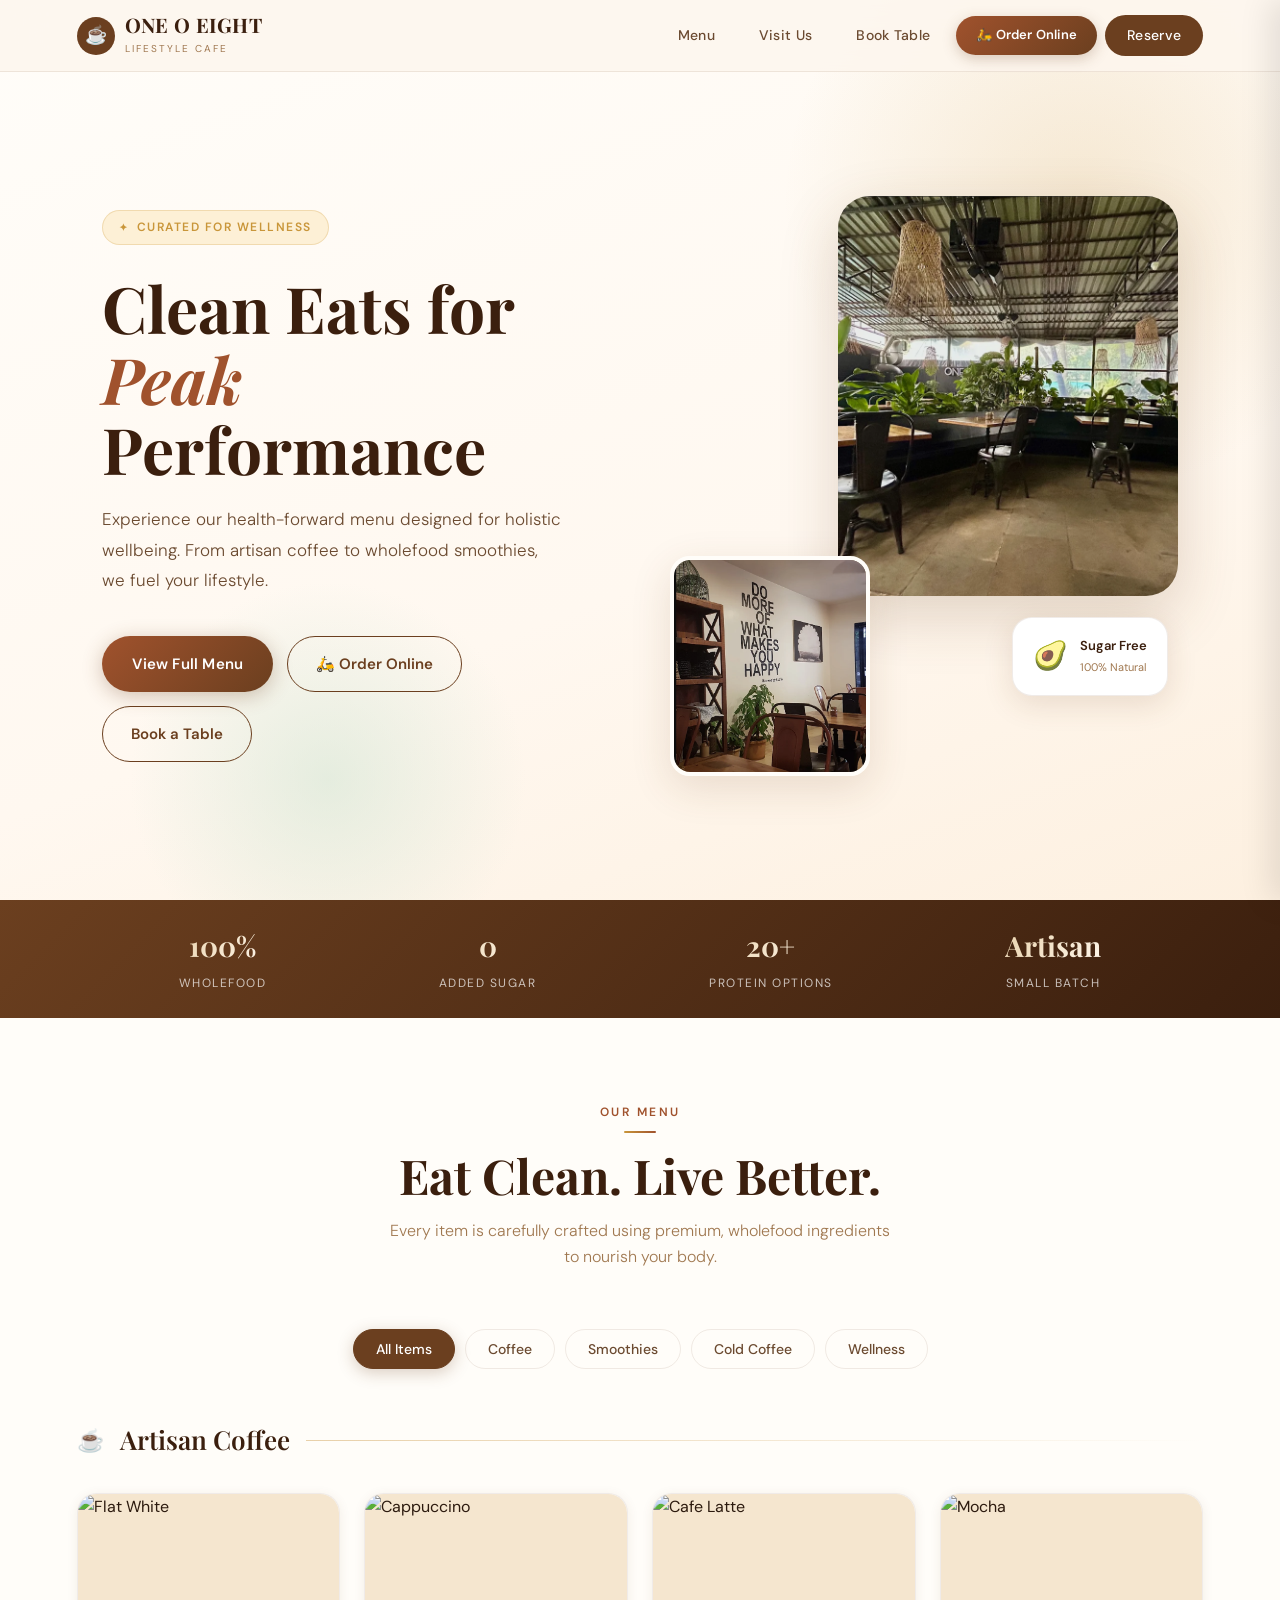
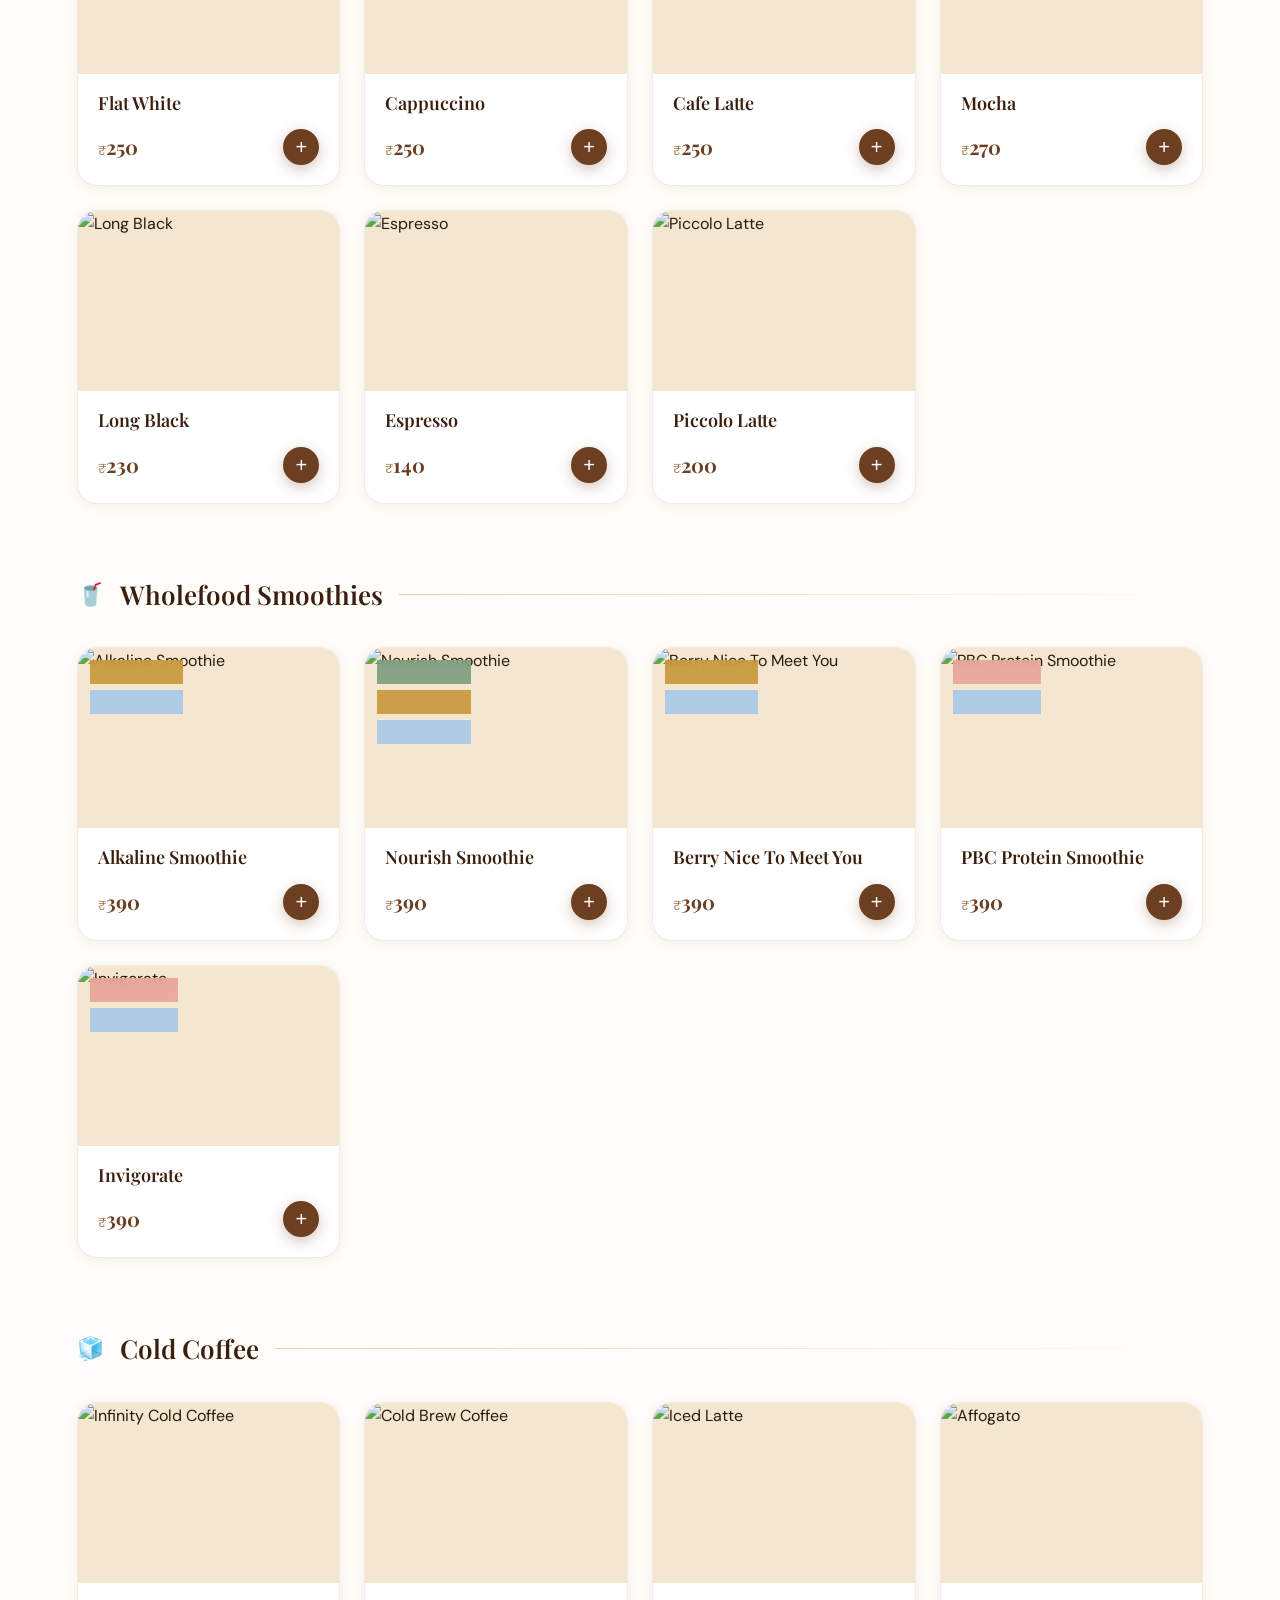
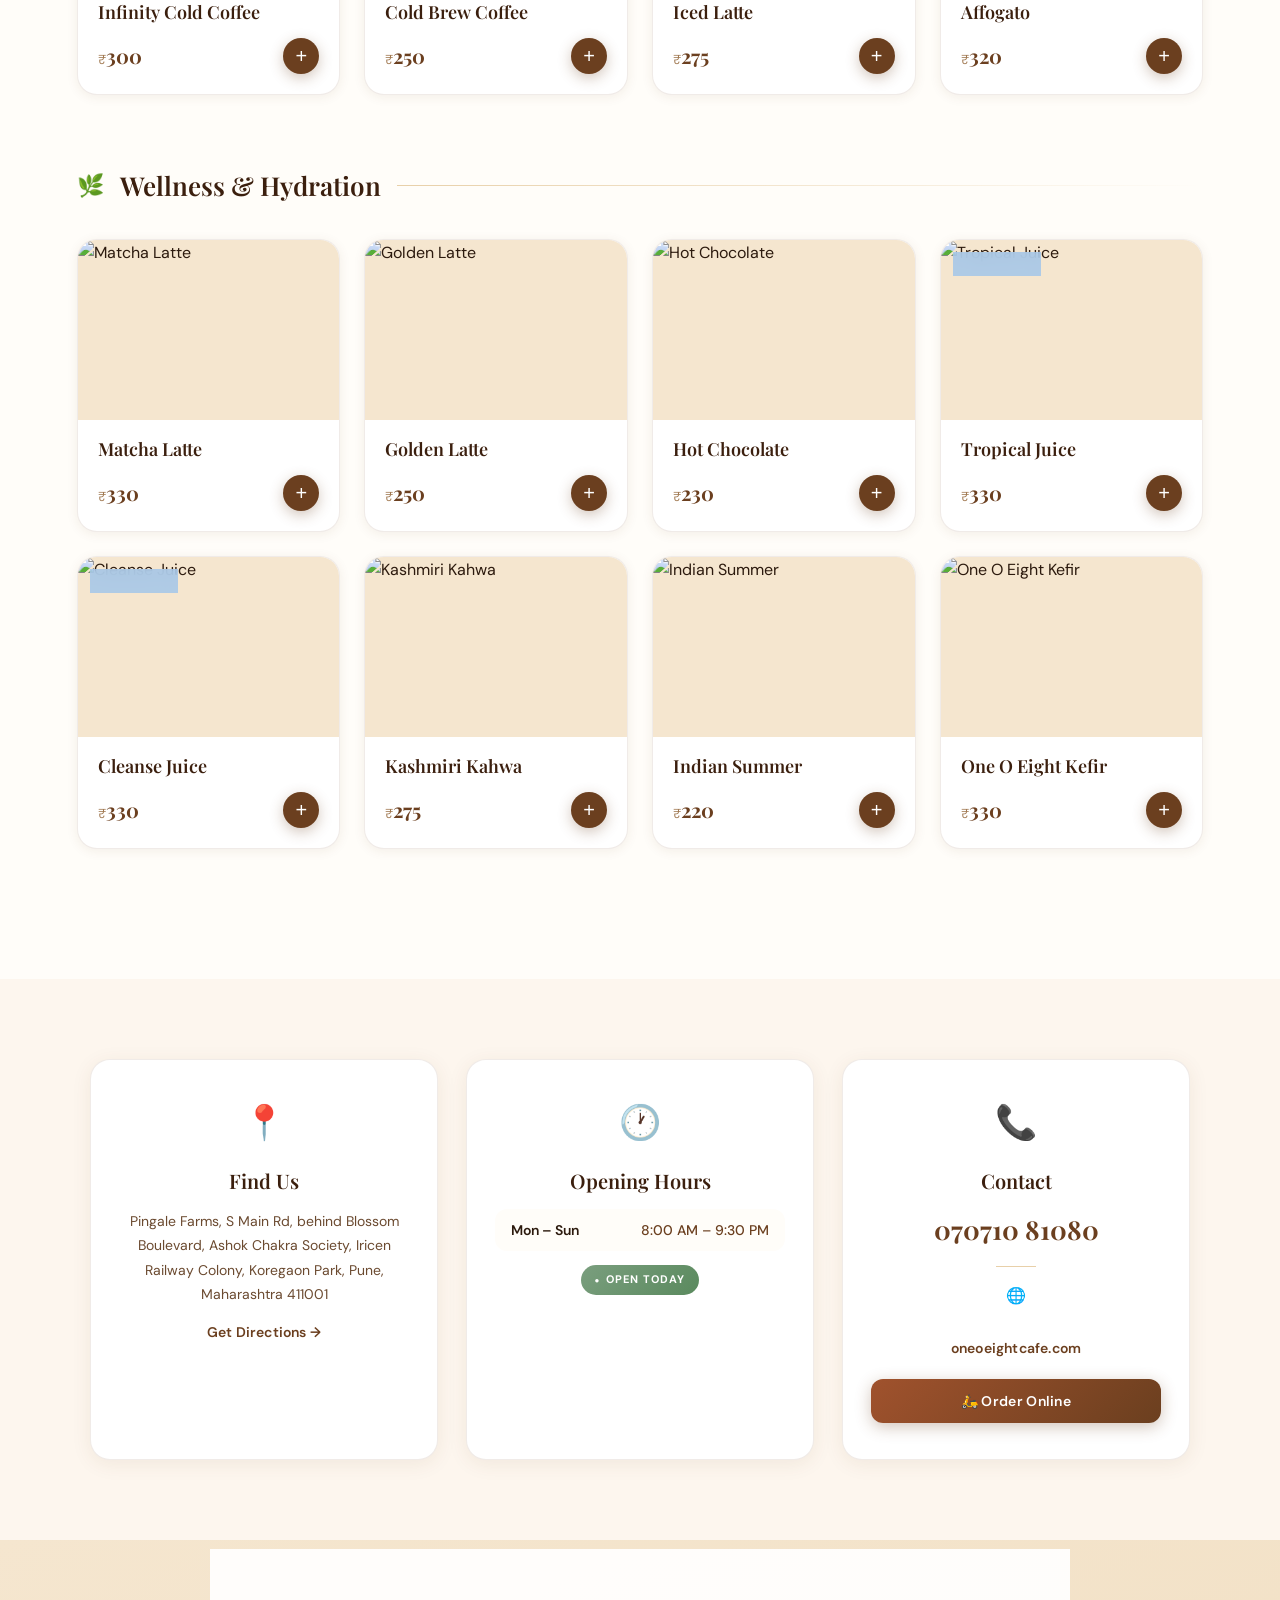
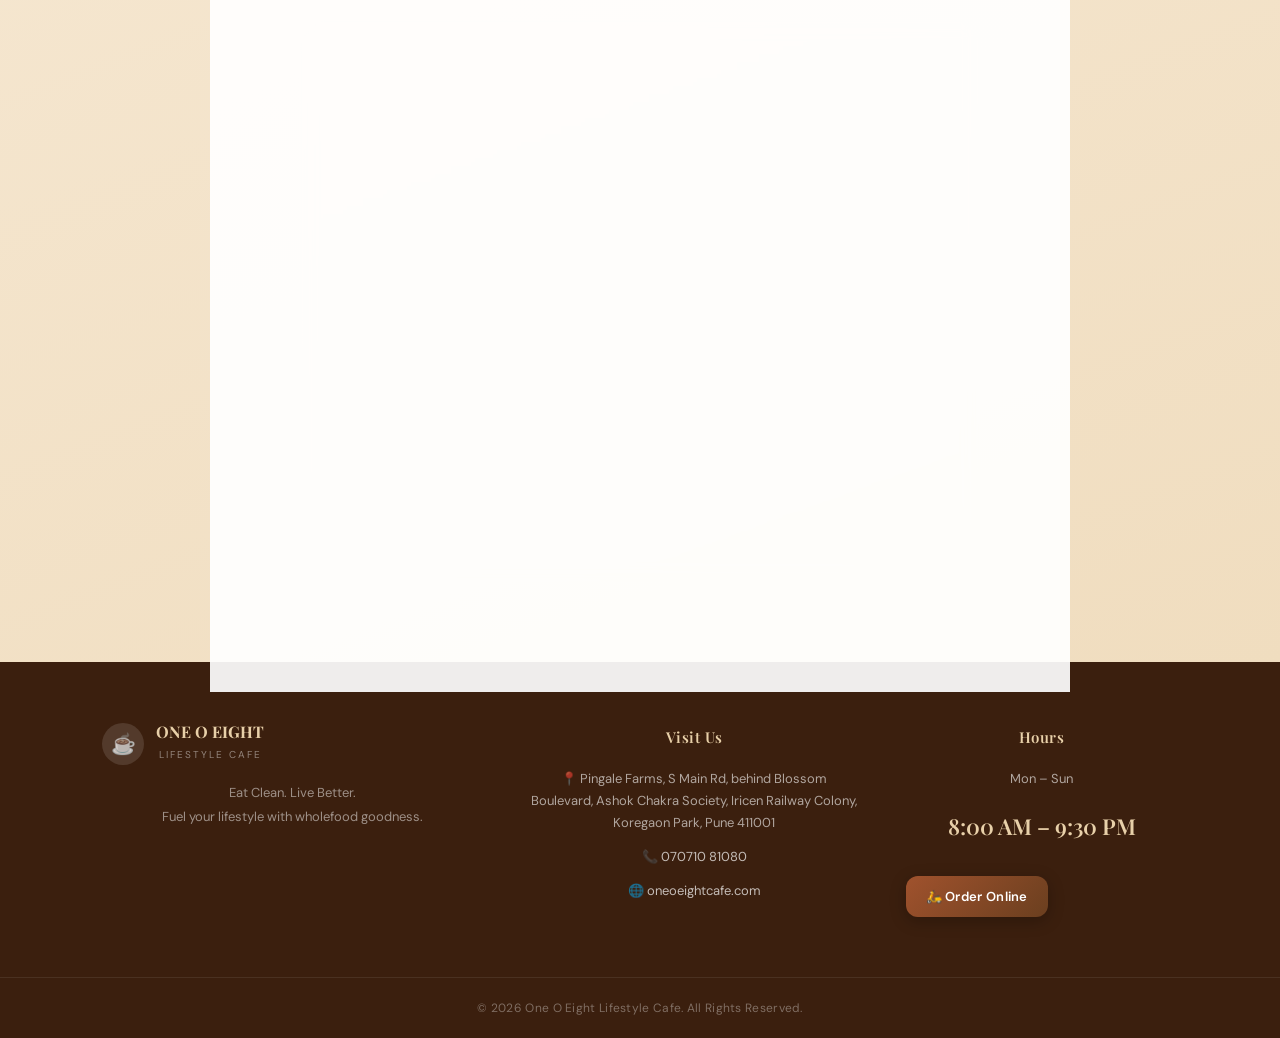
==== commit 2c1adf67: "commit" ====
--- a/index.html
+++ b/index.html
@@ -1,431 +1,431 @@
-<!DOCTYPE html>
-<html lang="en">
-<head>
-    <meta charset="UTF-8">
-    <meta name="viewport" content="width=device-width, initial-scale=1.0">
-    <title>One O Eight | Clean Eats & Artisan Coffee</title>
-    <link rel="stylesheet" href="style.css">
-    <script src="menu_data.js"></script>
-</head>
-<body>
-
-    <nav id="navbar">
-        <div class="nav-logo" onclick="window.scrollTo({top: 0, behavior: 'smooth'})">
-            <div class="nav-logo-icon">☕</div>
-            <div>
-                <span class="nav-logo-text">ONE O EIGHT</span>
-                <span class="nav-logo-sub">LIFESTYLE CAFE</span>
-            </div>
-        </div>
-        <div class="nav-links">
-            <a href="#menu-section">Menu</a>
-            <a href="#info-section">Visit Us</a>
-            <a href="#booking-section">Book Table</a>
-            <a href="javascript:void(0)" onclick="openOrderModal()" class="nav-order-btn">🛵 Order Online</a>
-            <a href="#booking-section" class="nav-cta">Reserve</a>
-        </div>
-    </nav>
-
-    <section class="hero">
-        <div class="hero-content">
-            <div class="hero-badge">Curated for Wellness</div>
-            <h1>Clean Eats for <em>Peak</em> Performance</h1>
-            <p class="hero-desc">Experience our health-forward menu designed for holistic wellbeing. From artisan coffee to wholefood smoothies, we fuel your lifestyle.</p>
-            <div class="hero-actions">
-                <a href="#menu-section" class="btn-primary">View Full Menu</a>
-                <a href="javascript:void(0)" onclick="openOrderModal()" class="btn-secondary">🛵 Order Online</a>
-                <a href="#booking-section" class="btn-secondary">Book a Table</a>
-            </div>
-        </div>
-        <div class="hero-visual">
-            <img src="/static/uploads/Screenshot 2026-05-05 160426.png" alt="Cafe Interior" class="hero-img-main">
-            <img src="/static/uploads/Screenshot 2026-05-05 160616.png" alt="Cafe Seating" class="hero-img-small">
-            <div class="hero-float-card">
-                <span class="float-emoji">🥑</span>
-                <div>
-                    <span class="float-title">Sugar Free</span>
-                    <span class="float-label">100% Natural</span>
-                </div>
-            </div>
-        </div>
-    </section>
-
-    <div class="stats-strip">
-        <div class="stat-item">
-            <span class="stat-number">100%</span>
-            <span class="stat-label">Wholefood</span>
-        </div>
-        <div class="stat-item">
-            <span class="stat-number">0</span>
-            <span class="stat-label">Added Sugar</span>
-        </div>
-        <div class="stat-item">
-            <span class="stat-number">20+</span>
-            <span class="stat-label">Protein Options</span>
-        </div>
-        <div class="stat-item">
-            <span class="stat-number">Artisan</span>
-            <span class="stat-label">Small Batch</span>
-        </div>
-    </div>
-
-    <section id="menu-section" class="menu-section">
-        <div class="section-header">
-            <span class="section-eyebrow">Our Menu</span>
-            <h2>Eat Clean. Live Better.</h2>
-            <p>Every item is carefully crafted using premium, wholefood ingredients to nourish your body.</p>
-        </div>
-
-        <div class="category-tabs">
-            <button class="cat-tab active" data-cat="all">All Items</button>
-            <button class="cat-tab" data-cat="coffee">Coffee</button>
-            <button class="cat-tab" data-cat="smoothies">Smoothies</button>
-            <button class="cat-tab" data-cat="cold">Cold Coffee</button>
-            <button class="cat-tab" data-cat="wellness">Wellness</button>
-        </div>
-
-        <!-- Coffee Category -->
-        <div class="category-block" data-cat="coffee">
-            <div class="category-heading">
-                <span class="category-emoji">☕</span>
-                <h3>Artisan Coffee</h3>
-                <div class="category-line"></div>
-            </div>
-            <div class="menu-grid" id="grid-coffee">
-                <!-- Injected by JS -->
-            </div>
-        </div>
-
-        <!-- Smoothies Category -->
-        <div class="category-block" data-cat="smoothies">
-            <div class="category-heading">
-                <span class="category-emoji">🥤</span>
-                <h3>Wholefood Smoothies</h3>
-                <div class="category-line"></div>
-            </div>
-            <div class="menu-grid" id="grid-smoothies">
-                <!-- Injected by JS -->
-            </div>
-        </div>
-
-        <!-- Cold Coffee Category -->
-        <div class="category-block" data-cat="cold">
-            <div class="category-heading">
-                <span class="category-emoji">🧊</span>
-                <h3>Cold Coffee</h3>
-                <div class="category-line"></div>
-            </div>
-            <div class="menu-grid" id="grid-cold">
-                <!-- Injected by JS -->
-            </div>
-        </div>
-
-        <!-- Wellness Drinks Category -->
-        <div class="category-block" data-cat="wellness">
-            <div class="category-heading">
-                <span class="category-emoji">🌿</span>
-                <h3>Wellness & Hydration</h3>
-                <div class="category-line"></div>
-            </div>
-            <div class="menu-grid" id="grid-wellness">
-                <!-- Injected by JS -->
-            </div>
-        </div>
-    </section>
-
-    <!-- Info / Visit Us Section -->
-    <section id="info-section" class="info-section">
-        <div class="info-grid">
-            <div class="info-card">
-                <div class="info-card-icon">📍</div>
-                <h3>Find Us</h3>
-                <p>Pingale Farms, S Main Rd, behind Blossom Boulevard, Ashok Chakra Society, Iricen Railway Colony, Koregaon Park, Pune, Maharashtra 411001</p>
-                <a href="https://maps.google.com/?q=Pingale+Farms+Koregaon+Park+Pune" target="_blank" class="info-link">Get Directions →</a>
-            </div>
-            <div class="info-card">
-                <div class="info-card-icon">🕐</div>
-                <h3>Opening Hours</h3>
-                <div class="hours-list">
-                    <div class="hours-row">
-                        <span class="day">Mon – Sun</span>
-                        <span class="time">8:00 AM – 9:30 PM</span>
-                    </div>
-                    <div class="hours-badge">Open Today</div>
-                </div>
-            </div>
-            <div class="info-card">
-                <div class="info-card-icon">📞</div>
-                <h3>Contact</h3>
-                <a href="tel:+917071081080" class="info-phone">070710 81080</a>
-                <div class="info-divider"></div>
-                <div class="info-card-icon" style="font-size:16px; margin-top:8px;">🌐</div>
-                <a href="https://oneoeightcafe.com" target="_blank" class="info-link">oneoeightcafe.com</a>
-                <div style="margin-top:18px;">
-                    <button onclick="openOrderModal()" class="btn-order-now">🛵 Order Online</button>
-                </div>
-            </div>
-        </div>
-    </section>
-
-    <section id="booking-section" class="booking-section">
-        <div class="booking-wrap">
-            <div class="section-header">
-                <span class="section-eyebrow">Table Booking</span>
-                <h2>Reserve Your Spot</h2>
-                <p>Join us for a peaceful meal in our serene space. We recommend booking in advance for peak hours.</p>
-            </div>
-            <div class="form-grid">
-                <div class="form-field">
-                    <label>Date</label>
-                    <input type="date" class="form-input">
-                </div>
-                <div class="form-field">
-                    <label>Time</label>
-                    <input type="time" class="form-input">
-                </div>
-                <div class="form-field full">
-                    <label>Guests</label>
-                    <select class="form-input">
-                        <option>1 Guest</option>
-                        <option>2 Guests</option>
-                        <option>3 Guests</option>
-                        <option>4 Guests</option>
-                        <option>5+ Guests</option>
-                    </select>
-                </div>
-            </div>
-            <button onclick="confirmBooking()" class="btn-book">Confirm Reservation</button>
-            <div id="confirmMsg" class="confirm-msg" style="display: none;"></div>
-        </div>
-    </section>
-
-    <footer>
-        <div class="footer-grid">
-            <div class="footer-col">
-                <div class="footer-logo">
-                    <span class="footer-logo-icon">☕</span>
-                    <div>
-                        <strong>ONE O EIGHT</strong>
-                        <span class="footer-sub">LIFESTYLE CAFE</span>
-                    </div>
-                </div>
-                <p class="footer-tagline">Eat Clean. Live Better.<br>Fuel your lifestyle with wholefood goodness.</p>
-            </div>
-            <div class="footer-col">
-                <h4 class="footer-heading">Visit Us</h4>
-                <p class="footer-detail">📍 Pingale Farms, S Main Rd, behind Blossom Boulevard, Ashok Chakra Society, Iricen Railway Colony, Koregaon Park, Pune 411001</p>
-                <p class="footer-detail">📞 <a href="tel:+917071081080" class="footer-link">070710 81080</a></p>
-                <p class="footer-detail">🌐 <a href="https://oneoeightcafe.com" target="_blank" class="footer-link">oneoeightcafe.com</a></p>
-            </div>
-            <div class="footer-col">
-                <h4 class="footer-heading">Hours</h4>
-                <p class="footer-detail">Mon – Sun</p>
-                <p class="footer-hours">8:00 AM – 9:30 PM</p>
-                <button onclick="openOrderModal()" class="footer-order-btn">🛵 Order Online</button>
-            </div>
-        </div>
-        <div class="footer-bottom">
-            © 2026 One O Eight Lifestyle Cafe. All Rights Reserved.
-        </div>
-    </footer>
-
-    <!-- Order Online Modal -->
-    <div class="order-modal-overlay" id="order-modal-overlay" onclick="closeOrderModal()"></div>
-    <div class="order-modal" id="order-modal">
-        <button class="order-modal-close" onclick="closeOrderModal()">×</button>
-        <div class="order-modal-header">
-            <div class="order-modal-icon">🛵</div>
-            <h2>Order Online</h2>
-            <p>Get One O Eight delivered right to your door</p>
-        </div>
-        <div class="order-platforms">
-            <a href="https://www.swiggy.com/restaurants/one-o-eight" target="_blank" class="platform-btn swiggy">
-                <span class="platform-logo">🔶</span>
-                <div>
-                    <span class="platform-name">Swiggy</span>
-                    <span class="platform-sub">Fast Delivery</span>
-                </div>
-                <span class="platform-arrow">→</span>
-            </a>
-            <a href="https://www.zomato.com/pune/one-o-eight" target="_blank" class="platform-btn zomato">
-                <span class="platform-logo">🔴</span>
-                <div>
-                    <span class="platform-name">Zomato</span>
-                    <span class="platform-sub">Track Your Order</span>
-                </div>
-                <span class="platform-arrow">→</span>
-            </a>
-            <a href="https://oneoeightcafe.com" target="_blank" class="platform-btn website">
-                <span class="platform-logo">🌐</span>
-                <div>
-                    <span class="platform-name">Our Website</span>
-                    <span class="platform-sub">oneoeightcafe.com</span>
-                </div>
-                <span class="platform-arrow">→</span>
-            </a>
-        </div>
-        <p class="order-modal-note">📞 Or call us directly: <a href="tel:+917071081080">070710 81080</a></p>
-    </div>
-
-    <!-- Payment Selection Modal -->
-    <div class="order-modal-overlay" id="payment-modal-overlay" onclick="closePaymentModal()"></div>
-    <div class="order-modal payment-modal" id="payment-modal">
-        <button class="order-modal-close" onclick="closePaymentModal()">×</button>
-        <div class="order-modal-header">
-            <div class="order-modal-icon">💳</div>
-            <h2>Choose Payment</h2>
-            <p>Select your preferred way to pay</p>
-        </div>
-        
-        <div class="payment-options">
-            <div class="payment-option-card" onclick="selectPaymentMethod('qr')">
-                <div class="payment-option-icon">📱</div>
-                <div class="payment-option-info">
-                    <span class="payment-option-title">Pay Now (Online QR)</span>
-                    <span class="payment-option-desc">Scan our UPI QR code to pay instantly</span>
-                </div>
-            </div>
-            
-            <div class="payment-option-card" onclick="selectPaymentMethod('counter')">
-                <div class="payment-option-icon">🏪</div>
-                <div class="payment-option-info">
-                    <span class="payment-option-title">Pay at Counter</span>
-                    <span class="payment-option-desc">Pay with cash or card when you arrive</span>
-                </div>
-            </div>
-        </div>
-
-        <div id="qr-display" class="qr-display" style="display: none;">
-            <div class="qr-container">
-                <!-- QR code visualization using CSS and icons -->
-                <div class="qr-code-placeholder">
-                    <div class="qr-pattern"></div>
-                    <div class="qr-logo">☕</div>
-                </div>
-            </div>
-            <p class="qr-total">Amount to Pay: <span id="qr-amount-value">₹0</span></p>
-            <p class="qr-instruction">Scan this QR with any UPI app (GPay, PhonePe, Paytm)</p>
-            <button class="btn-confirm-payment" onclick="finalizeOrder('Online QR')">I have paid</button>
-        </div>
-
-        <div id="counter-display" class="counter-display" style="display: none;">
-            <div class="counter-confirmation">
-                <div class="confirmation-icon">✅</div>
-                <p>Great! Please pay <strong id="counter-amount-value">₹0</strong> at the counter.</p>
-                <p class="confirmation-note">Your order is being prepared!</p>
-            </div>
-            <button class="btn-confirm-payment" onclick="finalizeOrder('Pay at Counter')">Confirm Order</button>
-        </div>
-    </div>
-
-    <!-- Cart Floating Button -->
-    <button class="cart-float-btn" id="cart-btn" onclick="toggleCart()">
-        🛍️ <span class="cart-badge" id="cart-badge">0</span>
-    </button>
-
-    <!-- Cart Sidebar -->
-    <div class="cart-overlay" id="cart-overlay" onclick="toggleCart()"></div>
-    <div class="cart-sidebar" id="cart-sidebar">
-        <div class="cart-header">
-            <h3>Your Order</h3>
-            <button class="close-cart" onclick="toggleCart()">×</button>
-        </div>
-        <div class="cart-items" id="cart-items">
-            <!-- Items injected by JS -->
-            <div class="empty-cart-msg">Your cart is empty</div>
-        </div>
-        <div class="cart-footer">
-            <div class="cart-summary-line">
-                <span>Subtotal</span>
-                <span id="cart-subtotal">₹0</span>
-            </div>
-            <div class="cart-summary-line">
-                <span>Taxes (5%)</span>
-                <span id="cart-tax">₹0</span>
-            </div>
-            <div class="cart-summary-line total">
-                <span>Total</span>
-                <span id="cart-total">₹0</span>
-            </div>
-            <button class="btn-checkout" onclick="checkout()" id="checkout-btn" disabled>Place Order</button>
-        </div>
-    </div>
-
-    <script src="script.js"></script>
-    <script>
-        function openOrderModal() {
-            document.getElementById('order-modal').classList.add('active');
-            document.getElementById('order-modal-overlay').classList.add('active');
-            document.body.style.overflow = 'hidden';
-        }
-        function closeOrderModal() {
-            document.getElementById('order-modal').classList.remove('active');
-            document.getElementById('order-modal-overlay').classList.remove('active');
-            document.body.style.overflow = '';
-        }
-
-        function openPaymentModal(amount) {
-            document.getElementById('payment-modal').classList.add('active');
-            document.getElementById('payment-modal-overlay').classList.add('active');
-            document.getElementById('qr-amount-value').innerText = formatCurrency(amount);
-            document.getElementById('counter-amount-value').innerText = formatCurrency(amount);
-            
-            // Reset views
-            document.querySelector('.payment-options').style.display = 'flex';
-            document.getElementById('qr-display').style.display = 'none';
-            document.getElementById('counter-display').style.display = 'none';
-            
-            document.body.style.overflow = 'hidden';
-        }
-
-        function closePaymentModal() {
-            document.getElementById('payment-modal').classList.remove('active');
-            document.getElementById('payment-modal-overlay').classList.remove('active');
-            if (!document.getElementById('order-modal').classList.contains('active')) {
-                document.body.style.overflow = '';
-            }
-        }
-
-        function selectPaymentMethod(method) {
-            document.querySelector('.payment-options').style.display = 'none';
-            if (method === 'qr') {
-                document.getElementById('qr-display').style.display = 'block';
-            } else {
-                document.getElementById('counter-display').style.display = 'block';
-            }
-        }
-
-        document.addEventListener('keydown', function(e) {
-            if (e.key === 'Escape') {
-                closeOrderModal();
-                closePaymentModal();
-            }
-        });
-
-        // Nav scroll shadow
-        window.addEventListener('scroll', function() {
-            const nav = document.getElementById('navbar');
-            if (window.scrollY > 30) {
-                nav.classList.add('scrolled');
-            } else {
-                nav.classList.remove('scrolled');
-            }
-        });
-
-        // Scroll-reveal animation for sections
-        const revealObserver = new IntersectionObserver((entries) => {
-            entries.forEach(entry => {
-                if (entry.isIntersecting) {
-                    entry.target.classList.add('revealed');
-                    revealObserver.unobserve(entry.target);
-                }
-            });
-        }, { threshold: 0.12 });
-
-        document.querySelectorAll('.info-card, .category-block, .booking-wrap, .stat-item').forEach(el => {
-            el.classList.add('reveal-on-scroll');
-            revealObserver.observe(el);
-        });
-    </script>
-</body>
-</html>
+<!DOCTYPE html>
+<html lang="en">
+<head>
+    <meta charset="UTF-8">
+    <meta name="viewport" content="width=device-width, initial-scale=1.0">
+    <title>One O Eight | Clean Eats & Artisan Coffee</title>
+    <link rel="stylesheet" href="style.css">
+    <script src="menu_data.js"></script>
+</head>
+<body>
+
+    <nav id="navbar">
+        <div class="nav-logo" onclick="window.scrollTo({top: 0, behavior: 'smooth'})">
+            <div class="nav-logo-icon">☕</div>
+            <div>
+                <span class="nav-logo-text">ONE O EIGHT</span>
+                <span class="nav-logo-sub">LIFESTYLE CAFE</span>
+            </div>
+        </div>
+        <div class="nav-links">
+            <a href="#menu-section">Menu</a>
+            <a href="#info-section">Visit Us</a>
+            <a href="#booking-section">Book Table</a>
+            <a href="javascript:void(0)" onclick="openOrderModal()" class="nav-order-btn">🛵 Order Online</a>
+            <a href="#booking-section" class="nav-cta">Reserve</a>
+        </div>
+    </nav>
+
+    <section class="hero">
+        <div class="hero-content">
+            <div class="hero-badge">Curated for Wellness</div>
+            <h1>Clean Eats for <em>Peak</em> Performance</h1>
+            <p class="hero-desc">Experience our health-forward menu designed for holistic wellbeing. From artisan coffee to wholefood smoothies, we fuel your lifestyle.</p>
+            <div class="hero-actions">
+                <a href="#menu-section" class="btn-primary">View Full Menu</a>
+                <a href="javascript:void(0)" onclick="openOrderModal()" class="btn-secondary">🛵 Order Online</a>
+                <a href="#booking-section" class="btn-secondary">Book a Table</a>
+            </div>
+        </div>
+        <div class="hero-visual">
+            <img src="/static/uploads/Screenshot 2026-05-05 160426.png" alt="Cafe Interior" class="hero-img-main">
+            <img src="/static/uploads/Screenshot 2026-05-05 160616.png" alt="Cafe Seating" class="hero-img-small">
+            <div class="hero-float-card">
+                <span class="float-emoji">🥑</span>
+                <div>
+                    <span class="float-title">Sugar Free</span>
+                    <span class="float-label">100% Natural</span>
+                </div>
+            </div>
+        </div>
+    </section>
+
+    <div class="stats-strip">
+        <div class="stat-item">
+            <span class="stat-number">100%</span>
+            <span class="stat-label">Wholefood</span>
+        </div>
+        <div class="stat-item">
+            <span class="stat-number">0</span>
+            <span class="stat-label">Added Sugar</span>
+        </div>
+        <div class="stat-item">
+            <span class="stat-number">20+</span>
+            <span class="stat-label">Protein Options</span>
+        </div>
+        <div class="stat-item">
+            <span class="stat-number">Artisan</span>
+            <span class="stat-label">Small Batch</span>
+        </div>
+    </div>
+
+    <section id="menu-section" class="menu-section">
+        <div class="section-header">
+            <span class="section-eyebrow">Our Menu</span>
+            <h2>Eat Clean. Live Better.</h2>
+            <p>Every item is carefully crafted using premium, wholefood ingredients to nourish your body.</p>
+        </div>
+
+        <div class="category-tabs">
+            <button class="cat-tab active" data-cat="all">All Items</button>
+            <button class="cat-tab" data-cat="coffee">Coffee</button>
+            <button class="cat-tab" data-cat="smoothies">Smoothies</button>
+            <button class="cat-tab" data-cat="cold">Cold Coffee</button>
+            <button class="cat-tab" data-cat="wellness">Wellness</button>
+        </div>
+
+        <!-- Coffee Category -->
+        <div class="category-block" data-cat="coffee">
+            <div class="category-heading">
+                <span class="category-emoji">☕</span>
+                <h3>Artisan Coffee</h3>
+                <div class="category-line"></div>
+            </div>
+            <div class="menu-grid" id="grid-coffee">
+                <!-- Injected by JS -->
+            </div>
+        </div>
+
+        <!-- Smoothies Category -->
+        <div class="category-block" data-cat="smoothies">
+            <div class="category-heading">
+                <span class="category-emoji">🥤</span>
+                <h3>Wholefood Smoothies</h3>
+                <div class="category-line"></div>
+            </div>
+            <div class="menu-grid" id="grid-smoothies">
+                <!-- Injected by JS -->
+            </div>
+        </div>
+
+        <!-- Cold Coffee Category -->
+        <div class="category-block" data-cat="cold">
+            <div class="category-heading">
+                <span class="category-emoji">🧊</span>
+                <h3>Cold Coffee</h3>
+                <div class="category-line"></div>
+            </div>
+            <div class="menu-grid" id="grid-cold">
+                <!-- Injected by JS -->
+            </div>
+        </div>
+
+        <!-- Wellness Drinks Category -->
+        <div class="category-block" data-cat="wellness">
+            <div class="category-heading">
+                <span class="category-emoji">🌿</span>
+                <h3>Wellness & Hydration</h3>
+                <div class="category-line"></div>
+            </div>
+            <div class="menu-grid" id="grid-wellness">
+                <!-- Injected by JS -->
+            </div>
+        </div>
+    </section>
+
+    <!-- Info / Visit Us Section -->
+    <section id="info-section" class="info-section">
+        <div class="info-grid">
+            <div class="info-card">
+                <div class="info-card-icon">📍</div>
+                <h3>Find Us</h3>
+                <p>Pingale Farms, S Main Rd, behind Blossom Boulevard, Ashok Chakra Society, Iricen Railway Colony, Koregaon Park, Pune, Maharashtra 411001</p>
+                <a href="https://maps.google.com/?q=Pingale+Farms+Koregaon+Park+Pune" target="_blank" class="info-link">Get Directions →</a>
+            </div>
+            <div class="info-card">
+                <div class="info-card-icon">🕐</div>
+                <h3>Opening Hours</h3>
+                <div class="hours-list">
+                    <div class="hours-row">
+                        <span class="day">Mon – Sun</span>
+                        <span class="time">8:00 AM – 9:30 PM</span>
+                    </div>
+                    <div class="hours-badge">Open Today</div>
+                </div>
+            </div>
+            <div class="info-card">
+                <div class="info-card-icon">📞</div>
+                <h3>Contact</h3>
+                <a href="tel:+917071081080" class="info-phone">070710 81080</a>
+                <div class="info-divider"></div>
+                <div class="info-card-icon" style="font-size:16px; margin-top:8px;">🌐</div>
+                <a href="https://oneoeightcafe.com" target="_blank" class="info-link">oneoeightcafe.com</a>
+                <div style="margin-top:18px;">
+                    <button onclick="openOrderModal()" class="btn-order-now">🛵 Order Online</button>
+                </div>
+            </div>
+        </div>
+    </section>
+
+    <section id="booking-section" class="booking-section">
+        <div class="booking-wrap">
+            <div class="section-header">
+                <span class="section-eyebrow">Table Booking</span>
+                <h2>Reserve Your Spot</h2>
+                <p>Join us for a peaceful meal in our serene space. We recommend booking in advance for peak hours.</p>
+            </div>
+            <div class="form-grid">
+                <div class="form-field">
+                    <label>Date</label>
+                    <input type="date" class="form-input">
+                </div>
+                <div class="form-field">
+                    <label>Time</label>
+                    <input type="time" class="form-input">
+                </div>
+                <div class="form-field full">
+                    <label>Guests</label>
+                    <select class="form-input">
+                        <option>1 Guest</option>
+                        <option>2 Guests</option>
+                        <option>3 Guests</option>
+                        <option>4 Guests</option>
+                        <option>5+ Guests</option>
+                    </select>
+                </div>
+            </div>
+            <button onclick="confirmBooking()" class="btn-book">Confirm Reservation</button>
+            <div id="confirmMsg" class="confirm-msg" style="display: none;"></div>
+        </div>
+    </section>
+
+    <footer>
+        <div class="footer-grid">
+            <div class="footer-col">
+                <div class="footer-logo">
+                    <span class="footer-logo-icon">☕</span>
+                    <div>
+                        <strong>ONE O EIGHT</strong>
+                        <span class="footer-sub">LIFESTYLE CAFE</span>
+                    </div>
+                </div>
+                <p class="footer-tagline">Eat Clean. Live Better.<br>Fuel your lifestyle with wholefood goodness.</p>
+            </div>
+            <div class="footer-col">
+                <h4 class="footer-heading">Visit Us</h4>
+                <p class="footer-detail">📍 Pingale Farms, S Main Rd, behind Blossom Boulevard, Ashok Chakra Society, Iricen Railway Colony, Koregaon Park, Pune 411001</p>
+                <p class="footer-detail">📞 <a href="tel:+917071081080" class="footer-link">070710 81080</a></p>
+                <p class="footer-detail">🌐 <a href="https://oneoeightcafe.com" target="_blank" class="footer-link">oneoeightcafe.com</a></p>
+            </div>
+            <div class="footer-col">
+                <h4 class="footer-heading">Hours</h4>
+                <p class="footer-detail">Mon – Sun</p>
+                <p class="footer-hours">8:00 AM – 9:30 PM</p>
+                <button onclick="openOrderModal()" class="footer-order-btn">🛵 Order Online</button>
+            </div>
+        </div>
+        <div class="footer-bottom">
+            © 2026 One O Eight Lifestyle Cafe. All Rights Reserved.
+        </div>
+    </footer>
+
+    <!-- Order Online Modal -->
+    <div class="order-modal-overlay" id="order-modal-overlay" onclick="closeOrderModal()"></div>
+    <div class="order-modal" id="order-modal">
+        <button class="order-modal-close" onclick="closeOrderModal()">×</button>
+        <div class="order-modal-header">
+            <div class="order-modal-icon">🛵</div>
+            <h2>Order Online</h2>
+            <p>Get One O Eight delivered right to your door</p>
+        </div>
+        <div class="order-platforms">
+            <a href="https://www.swiggy.com/restaurants/one-o-eight" target="_blank" class="platform-btn swiggy">
+                <span class="platform-logo">🔶</span>
+                <div>
+                    <span class="platform-name">Swiggy</span>
+                    <span class="platform-sub">Fast Delivery</span>
+                </div>
+                <span class="platform-arrow">→</span>
+            </a>
+            <a href="https://www.zomato.com/pune/one-o-eight" target="_blank" class="platform-btn zomato">
+                <span class="platform-logo">🔴</span>
+                <div>
+                    <span class="platform-name">Zomato</span>
+                    <span class="platform-sub">Track Your Order</span>
+                </div>
+                <span class="platform-arrow">→</span>
+            </a>
+            <a href="https://oneoeightcafe.com" target="_blank" class="platform-btn website">
+                <span class="platform-logo">🌐</span>
+                <div>
+                    <span class="platform-name">Our Website</span>
+                    <span class="platform-sub">oneoeightcafe.com</span>
+                </div>
+                <span class="platform-arrow">→</span>
+            </a>
+        </div>
+        <p class="order-modal-note">📞 Or call us directly: <a href="tel:+917071081080">070710 81080</a></p>
+    </div>
+
+    <!-- Payment Selection Modal -->
+    <div class="order-modal-overlay" id="payment-modal-overlay" onclick="closePaymentModal()"></div>
+    <div class="order-modal payment-modal" id="payment-modal">
+        <button class="order-modal-close" onclick="closePaymentModal()">×</button>
+        <div class="order-modal-header">
+            <div class="order-modal-icon">💳</div>
+            <h2>Choose Payment</h2>
+            <p>Select your preferred way to pay</p>
+        </div>
+        
+        <div class="payment-options">
+            <div class="payment-option-card" onclick="selectPaymentMethod('qr')">
+                <div class="payment-option-icon">📱</div>
+                <div class="payment-option-info">
+                    <span class="payment-option-title">Pay Now (Online QR)</span>
+                    <span class="payment-option-desc">Scan our UPI QR code to pay instantly</span>
+                </div>
+            </div>
+            
+            <div class="payment-option-card" onclick="selectPaymentMethod('counter')">
+                <div class="payment-option-icon">🏪</div>
+                <div class="payment-option-info">
+                    <span class="payment-option-title">Pay at Counter</span>
+                    <span class="payment-option-desc">Pay with cash or card when you arrive</span>
+                </div>
+            </div>
+        </div>
+
+        <div id="qr-display" class="qr-display" style="display: none;">
+            <div class="qr-container">
+                <!-- QR code visualization using CSS and icons -->
+                <div class="qr-code-placeholder">
+                    <div class="qr-pattern"></div>
+                    <div class="qr-logo">☕</div>
+                </div>
+            </div>
+            <p class="qr-total">Amount to Pay: <span id="qr-amount-value">₹0</span></p>
+            <p class="qr-instruction">Scan this QR with any UPI app (GPay, PhonePe, Paytm)</p>
+            <button class="btn-confirm-payment" onclick="finalizeOrder('Online QR')">I have paid</button>
+        </div>
+
+        <div id="counter-display" class="counter-display" style="display: none;">
+            <div class="counter-confirmation">
+                <div class="confirmation-icon">✅</div>
+                <p>Great! Please pay <strong id="counter-amount-value">₹0</strong> at the counter.</p>
+                <p class="confirmation-note">Your order is being prepared!</p>
+            </div>
+            <button class="btn-confirm-payment" onclick="finalizeOrder('Pay at Counter')">Confirm Order</button>
+        </div>
+    </div>
+
+    <!-- Cart Floating Button -->
+    <button class="cart-float-btn" id="cart-btn" onclick="toggleCart()">
+        🛍️ <span class="cart-badge" id="cart-badge">0</span>
+    </button>
+
+    <!-- Cart Sidebar -->
+    <div class="cart-overlay" id="cart-overlay" onclick="toggleCart()"></div>
+    <div class="cart-sidebar" id="cart-sidebar">
+        <div class="cart-header">
+            <h3>Your Order</h3>
+            <button class="close-cart" onclick="toggleCart()">×</button>
+        </div>
+        <div class="cart-items" id="cart-items">
+            <!-- Items injected by JS -->
+            <div class="empty-cart-msg">Your cart is empty</div>
+        </div>
+        <div class="cart-footer">
+            <div class="cart-summary-line">
+                <span>Subtotal</span>
+                <span id="cart-subtotal">₹0</span>
+            </div>
+            <div class="cart-summary-line">
+                <span>Taxes (5%)</span>
+                <span id="cart-tax">₹0</span>
+            </div>
+            <div class="cart-summary-line total">
+                <span>Total</span>
+                <span id="cart-total">₹0</span>
+            </div>
+            <button class="btn-checkout" onclick="checkout()" id="checkout-btn" disabled>Place Order</button>
+        </div>
+    </div>
+
+    <script src="script.js"></script>
+    <script>
+        function openOrderModal() {
+            document.getElementById('order-modal').classList.add('active');
+            document.getElementById('order-modal-overlay').classList.add('active');
+            document.body.style.overflow = 'hidden';
+        }
+        function closeOrderModal() {
+            document.getElementById('order-modal').classList.remove('active');
+            document.getElementById('order-modal-overlay').classList.remove('active');
+            document.body.style.overflow = '';
+        }
+
+        function openPaymentModal(amount) {
+            document.getElementById('payment-modal').classList.add('active');
+            document.getElementById('payment-modal-overlay').classList.add('active');
+            document.getElementById('qr-amount-value').innerText = formatCurrency(amount);
+            document.getElementById('counter-amount-value').innerText = formatCurrency(amount);
+            
+            // Reset views
+            document.querySelector('.payment-options').style.display = 'flex';
+            document.getElementById('qr-display').style.display = 'none';
+            document.getElementById('counter-display').style.display = 'none';
+            
+            document.body.style.overflow = 'hidden';
+        }
+
+        function closePaymentModal() {
+            document.getElementById('payment-modal').classList.remove('active');
+            document.getElementById('payment-modal-overlay').classList.remove('active');
+            if (!document.getElementById('order-modal').classList.contains('active')) {
+                document.body.style.overflow = '';
+            }
+        }
+
+        function selectPaymentMethod(method) {
+            document.querySelector('.payment-options').style.display = 'none';
+            if (method === 'qr') {
+                document.getElementById('qr-display').style.display = 'block';
+            } else {
+                document.getElementById('counter-display').style.display = 'block';
+            }
+        }
+
+        document.addEventListener('keydown', function(e) {
+            if (e.key === 'Escape') {
+                closeOrderModal();
+                closePaymentModal();
+            }
+        });
+
+        // Nav scroll shadow
+        window.addEventListener('scroll', function() {
+            const nav = document.getElementById('navbar');
+            if (window.scrollY > 30) {
+                nav.classList.add('scrolled');
+            } else {
+                nav.classList.remove('scrolled');
+            }
+        });
+
+        // Scroll-reveal animation for sections
+        const revealObserver = new IntersectionObserver((entries) => {
+            entries.forEach(entry => {
+                if (entry.isIntersecting) {
+                    entry.target.classList.add('revealed');
+                    revealObserver.unobserve(entry.target);
+                }
+            });
+        }, { threshold: 0.12 });
+
+        document.querySelectorAll('.info-card, .category-block, .booking-wrap, .stat-item').forEach(el => {
+            el.classList.add('reveal-on-scroll');
+            revealObserver.observe(el);
+        });
+    </script>
+</body>
+</html>
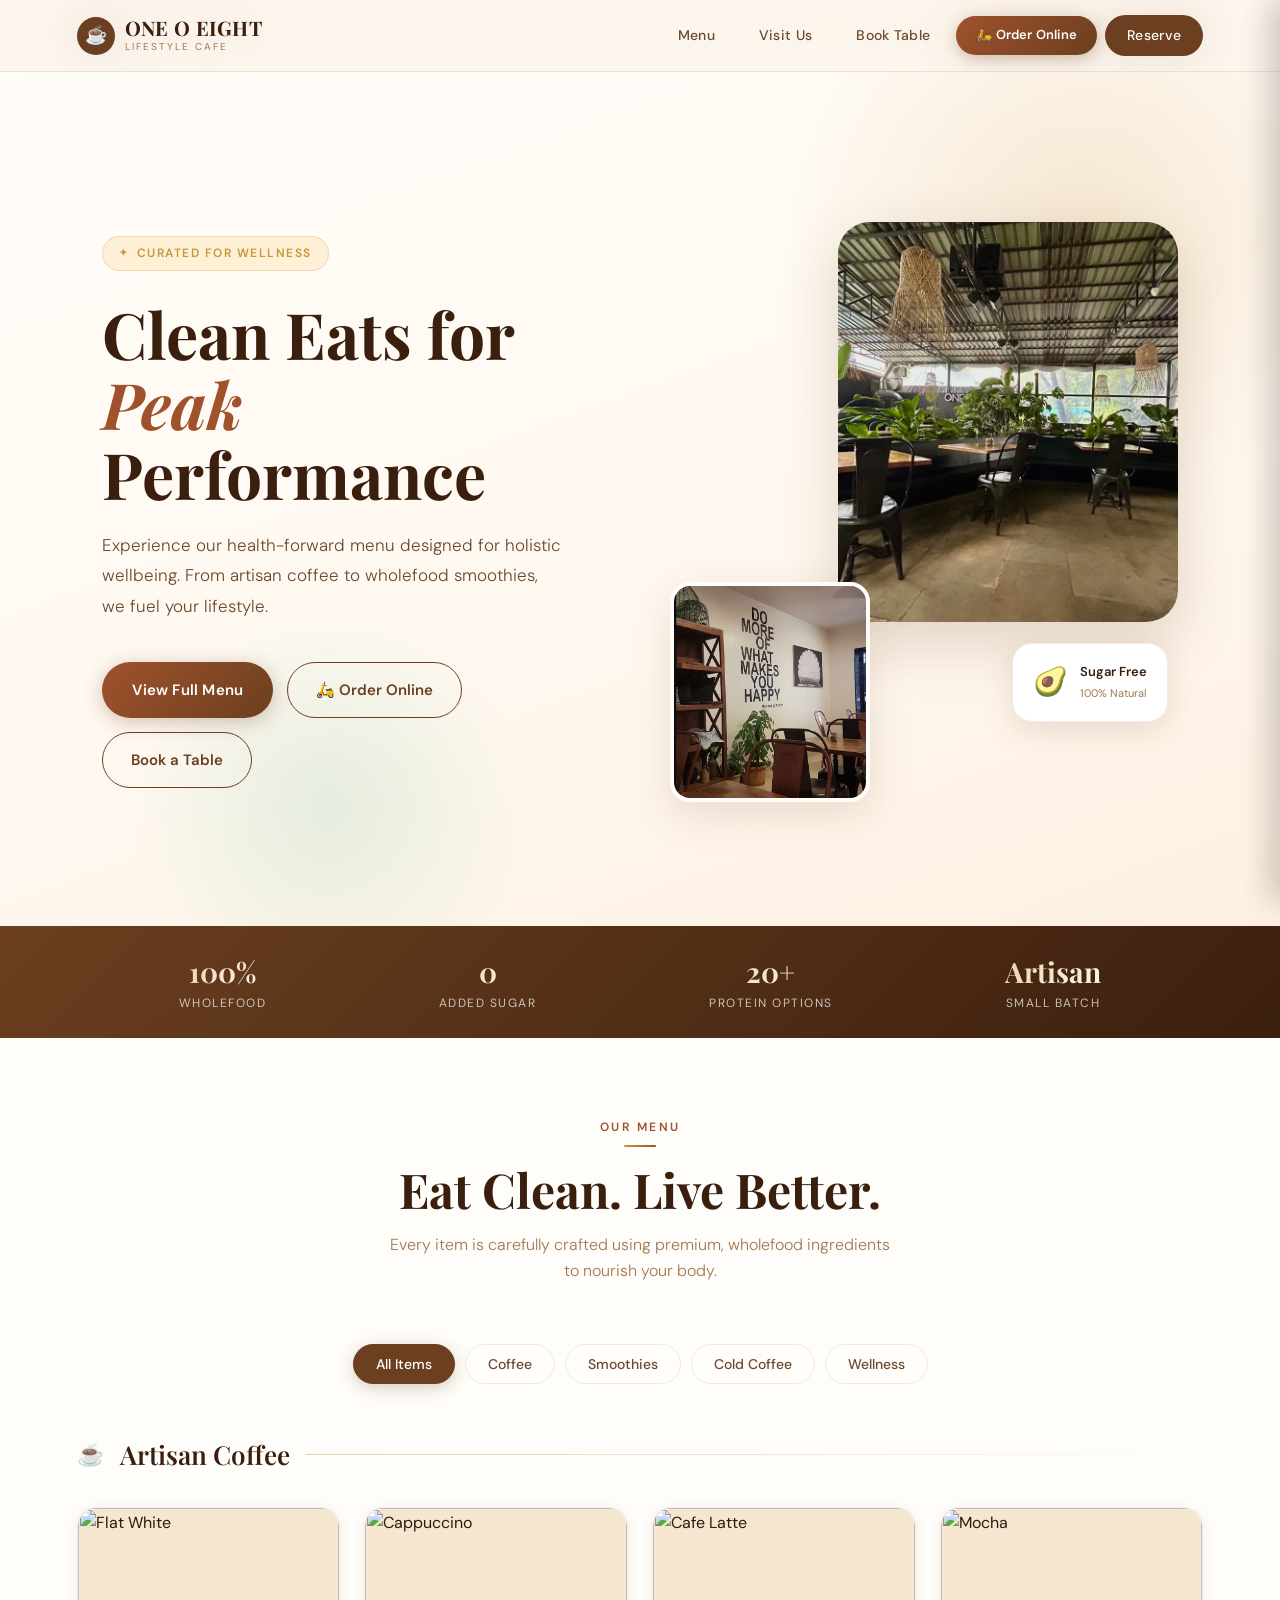
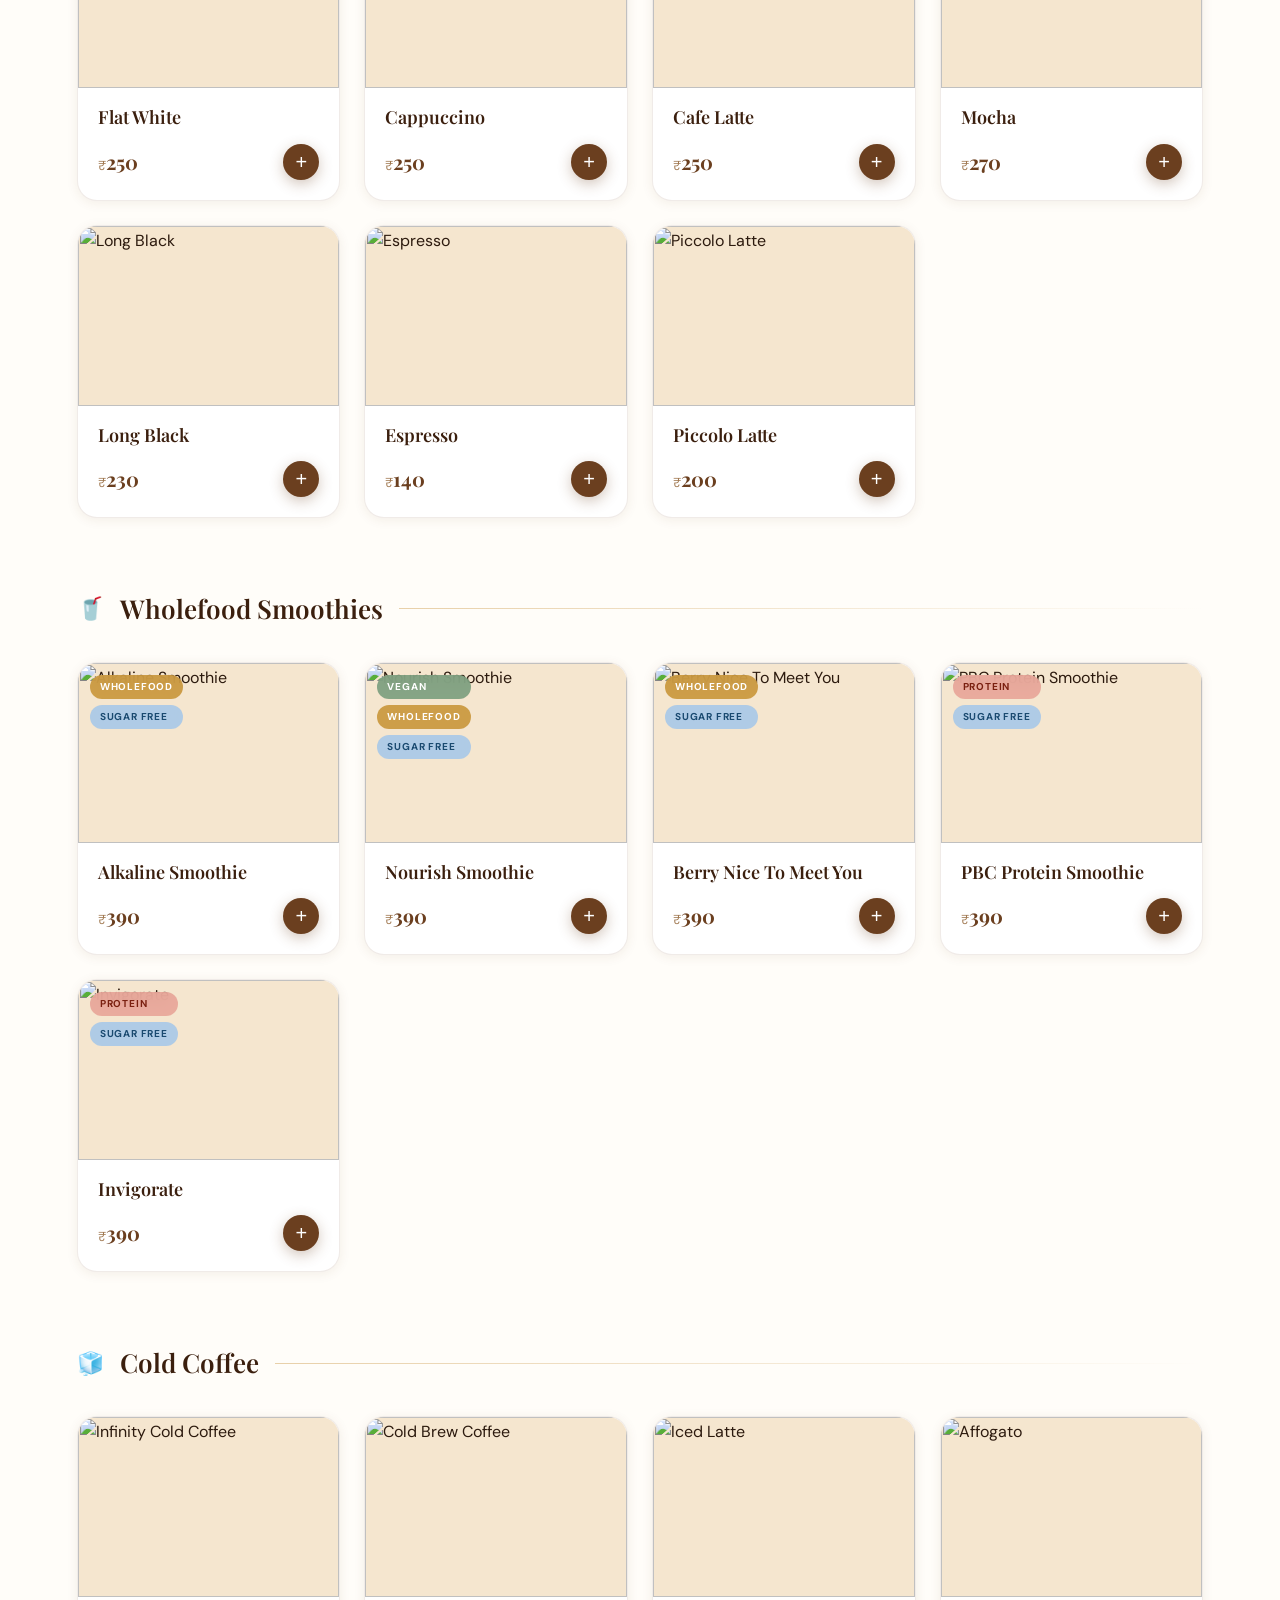
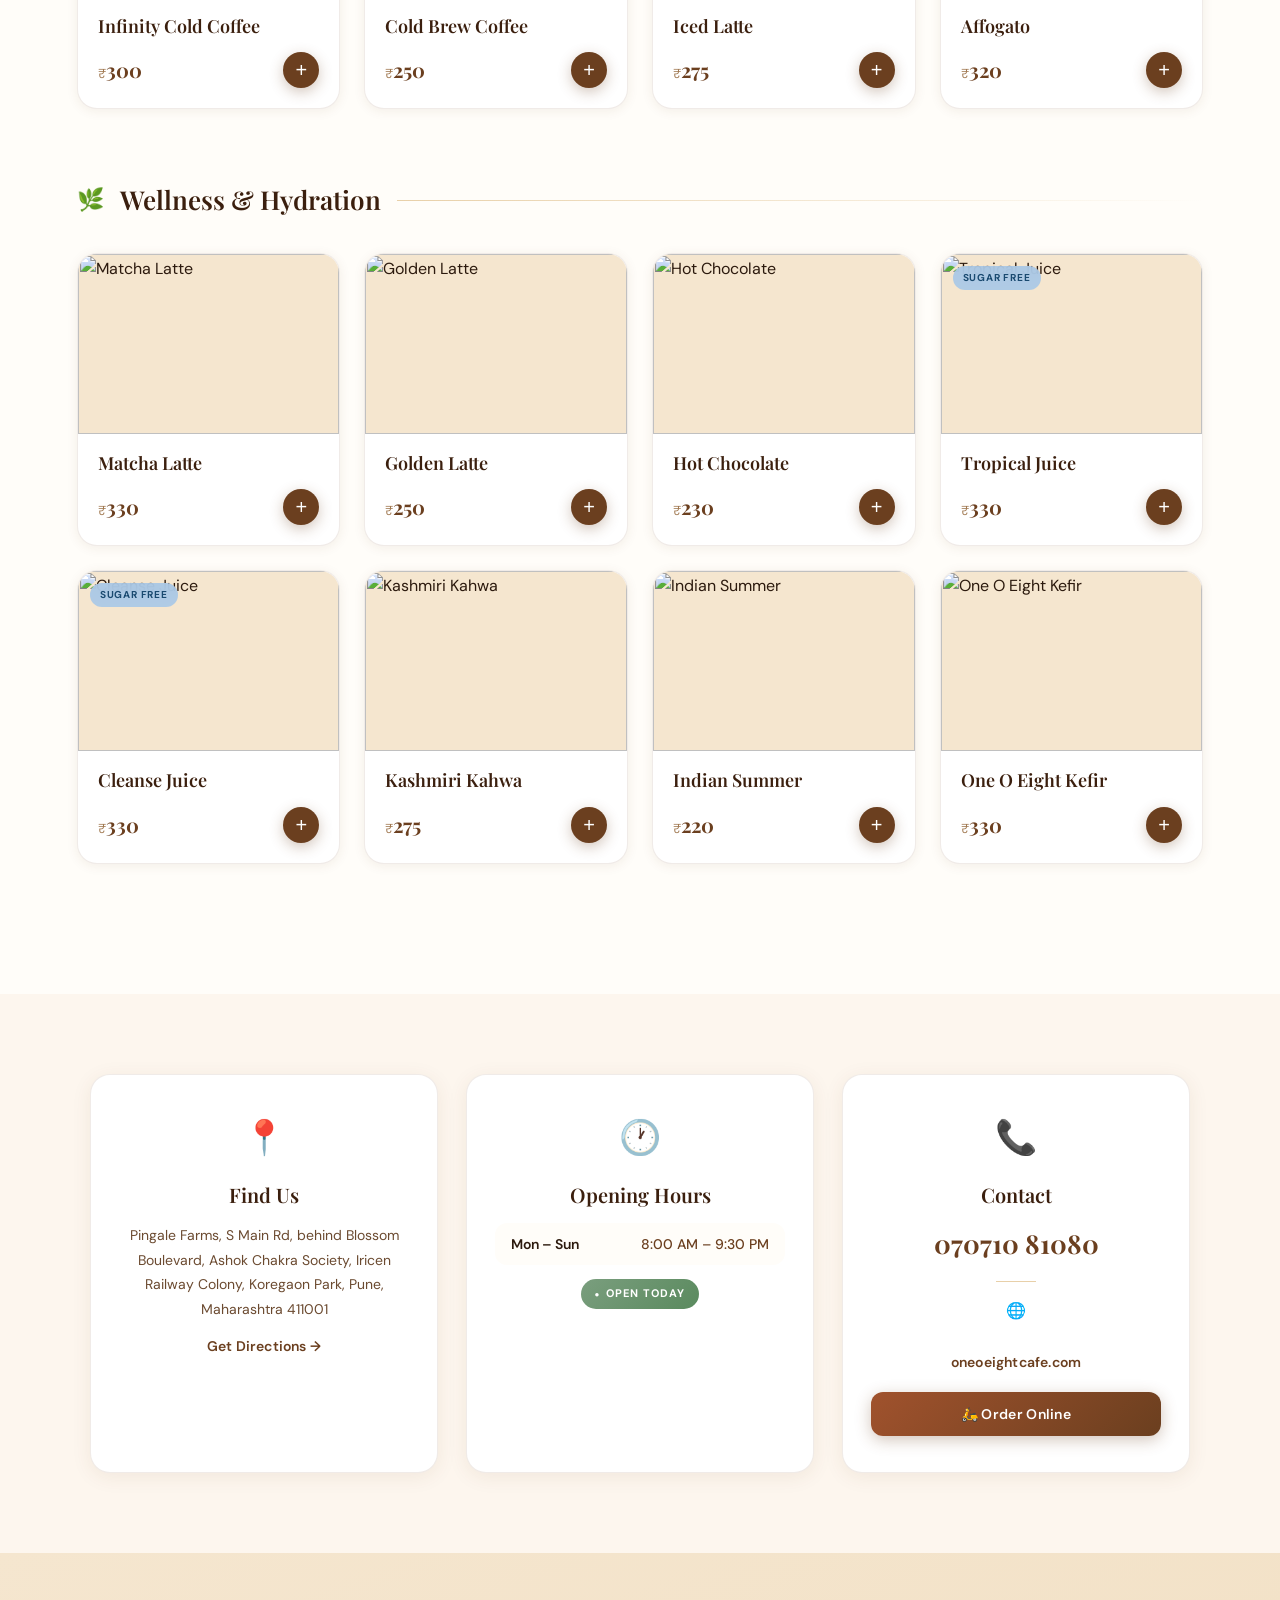
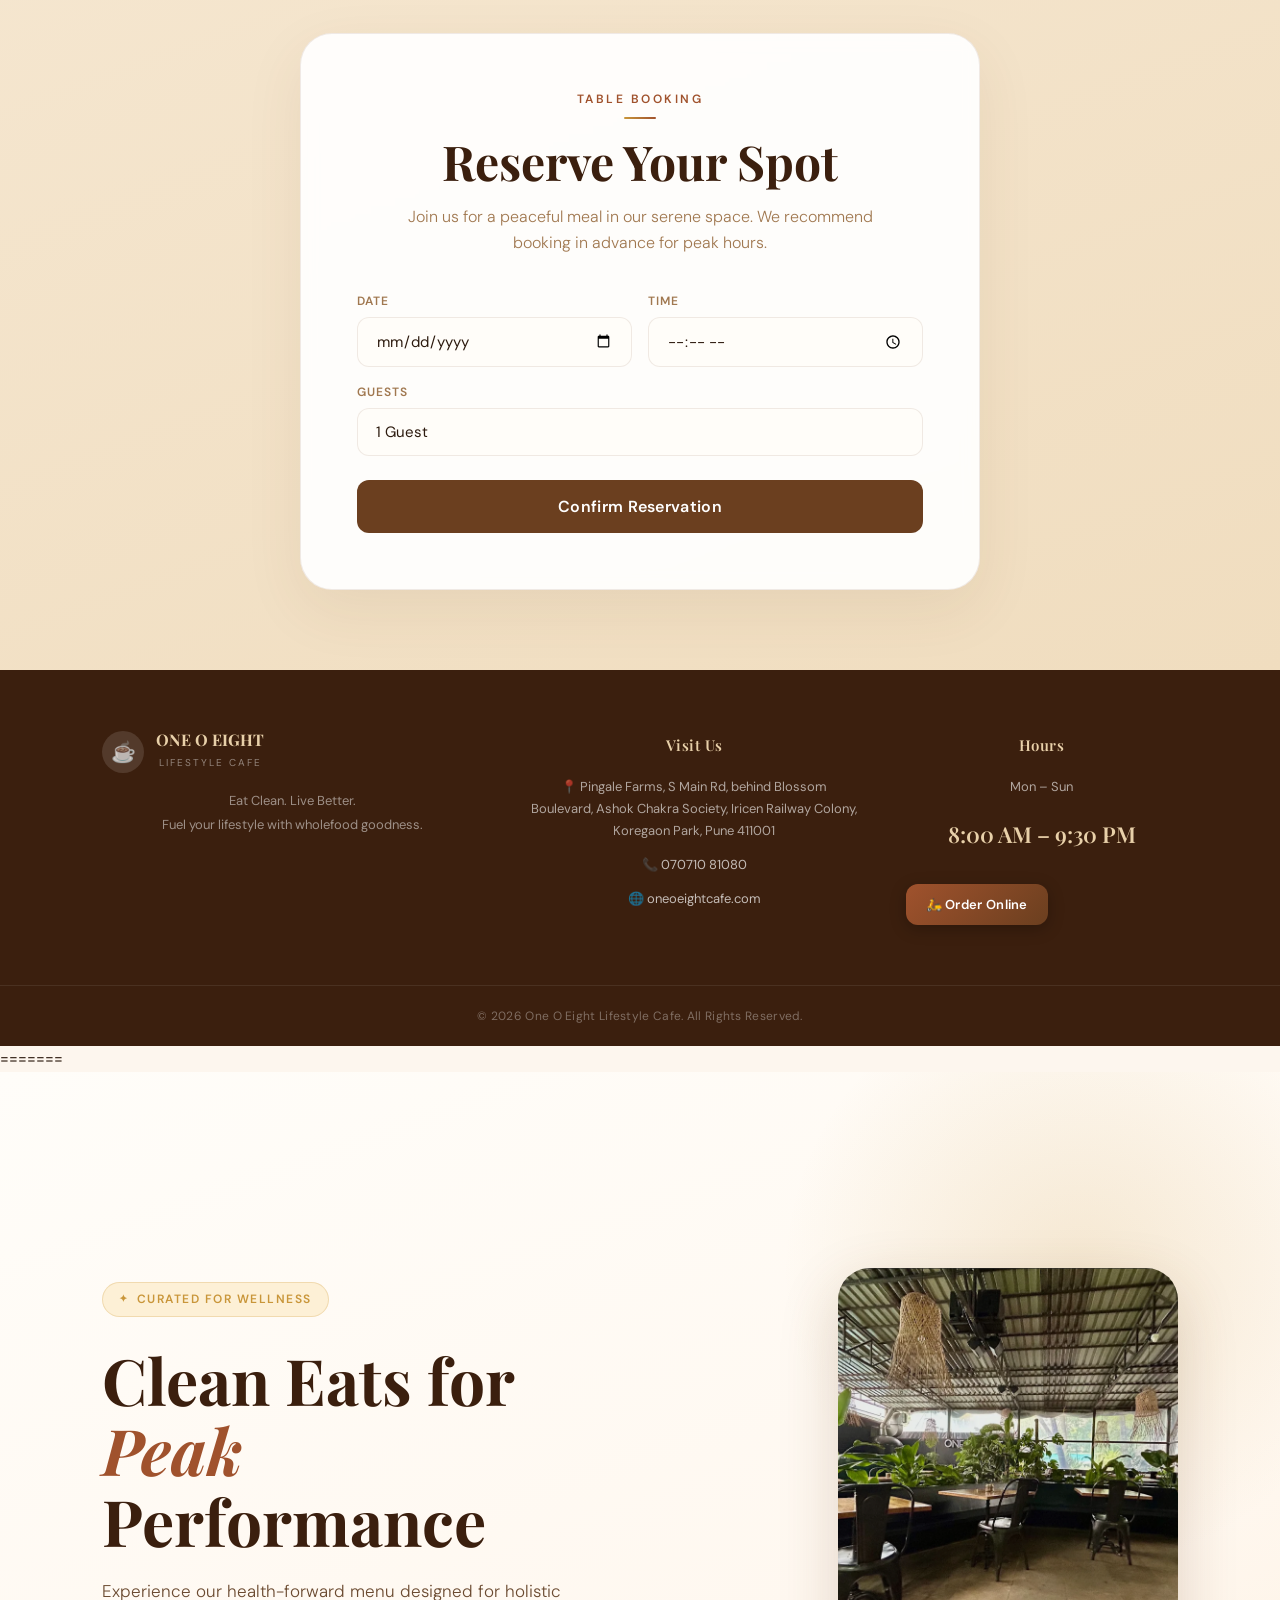
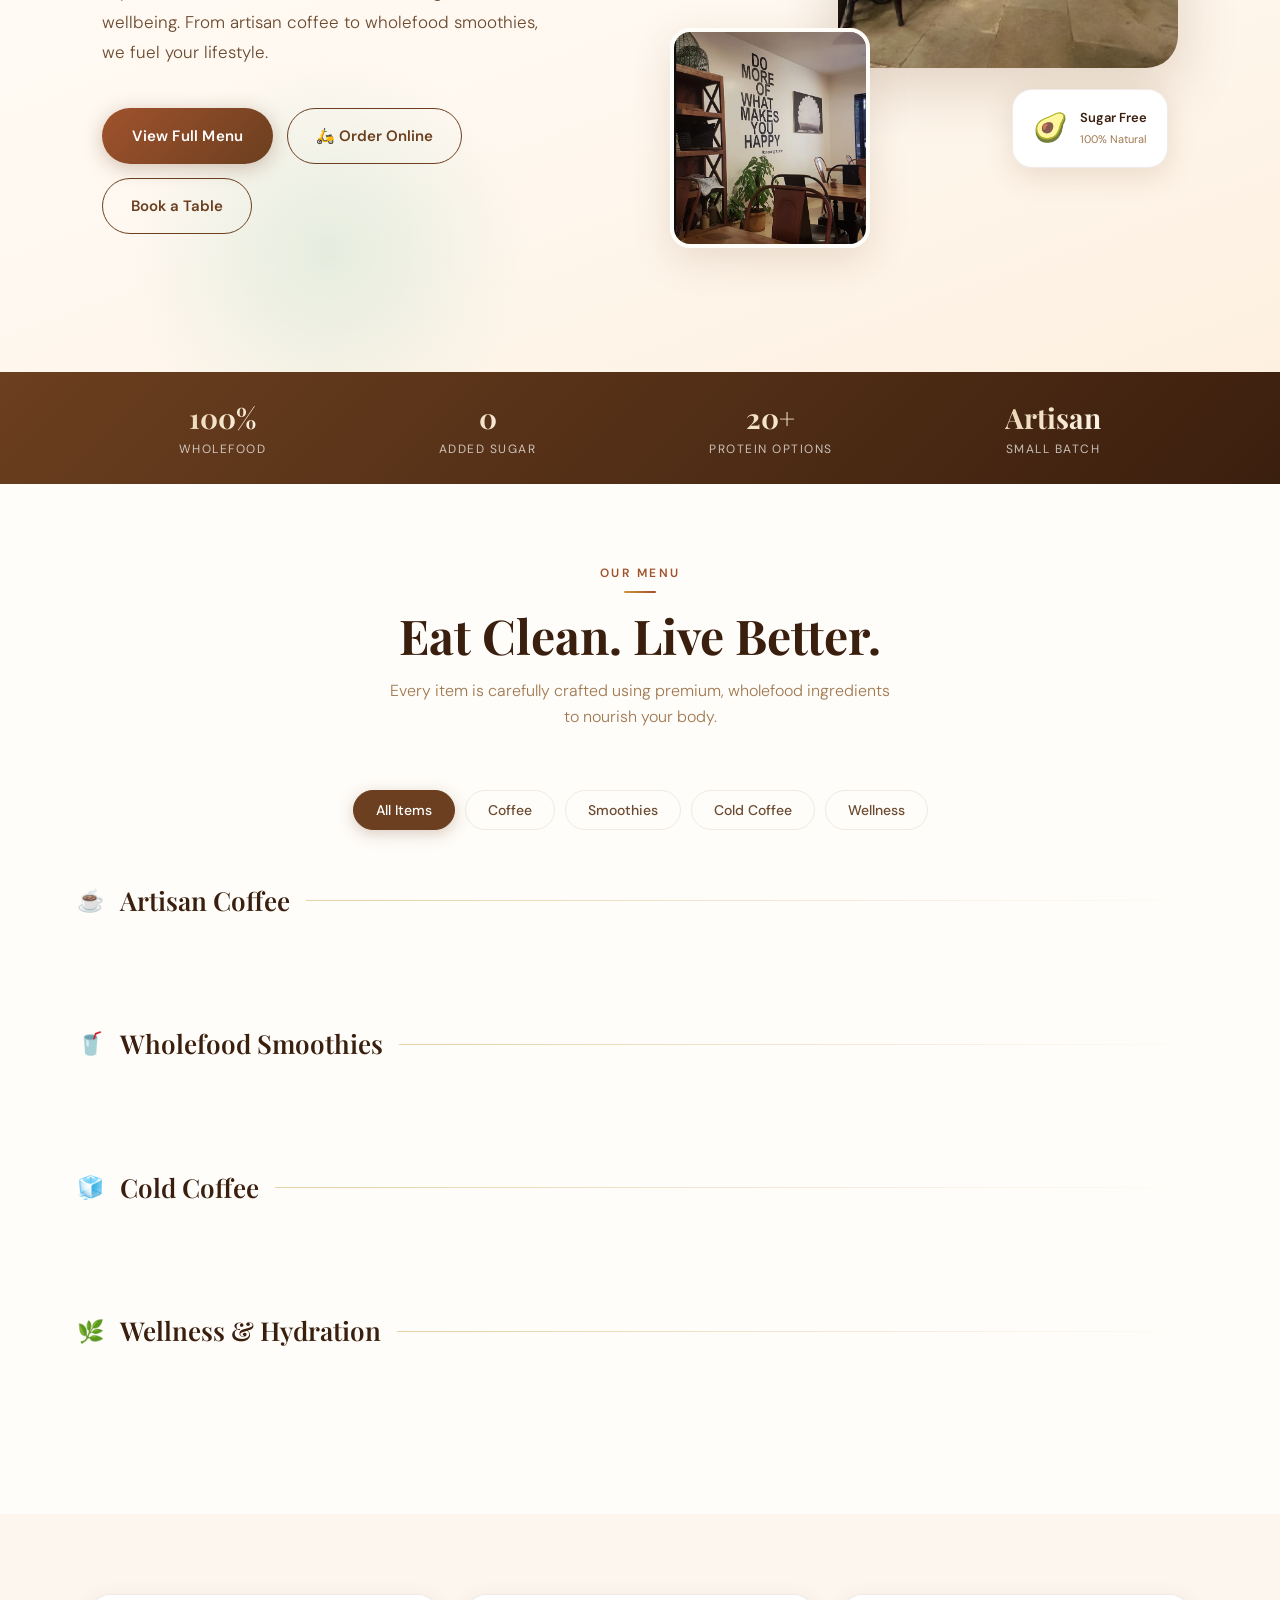
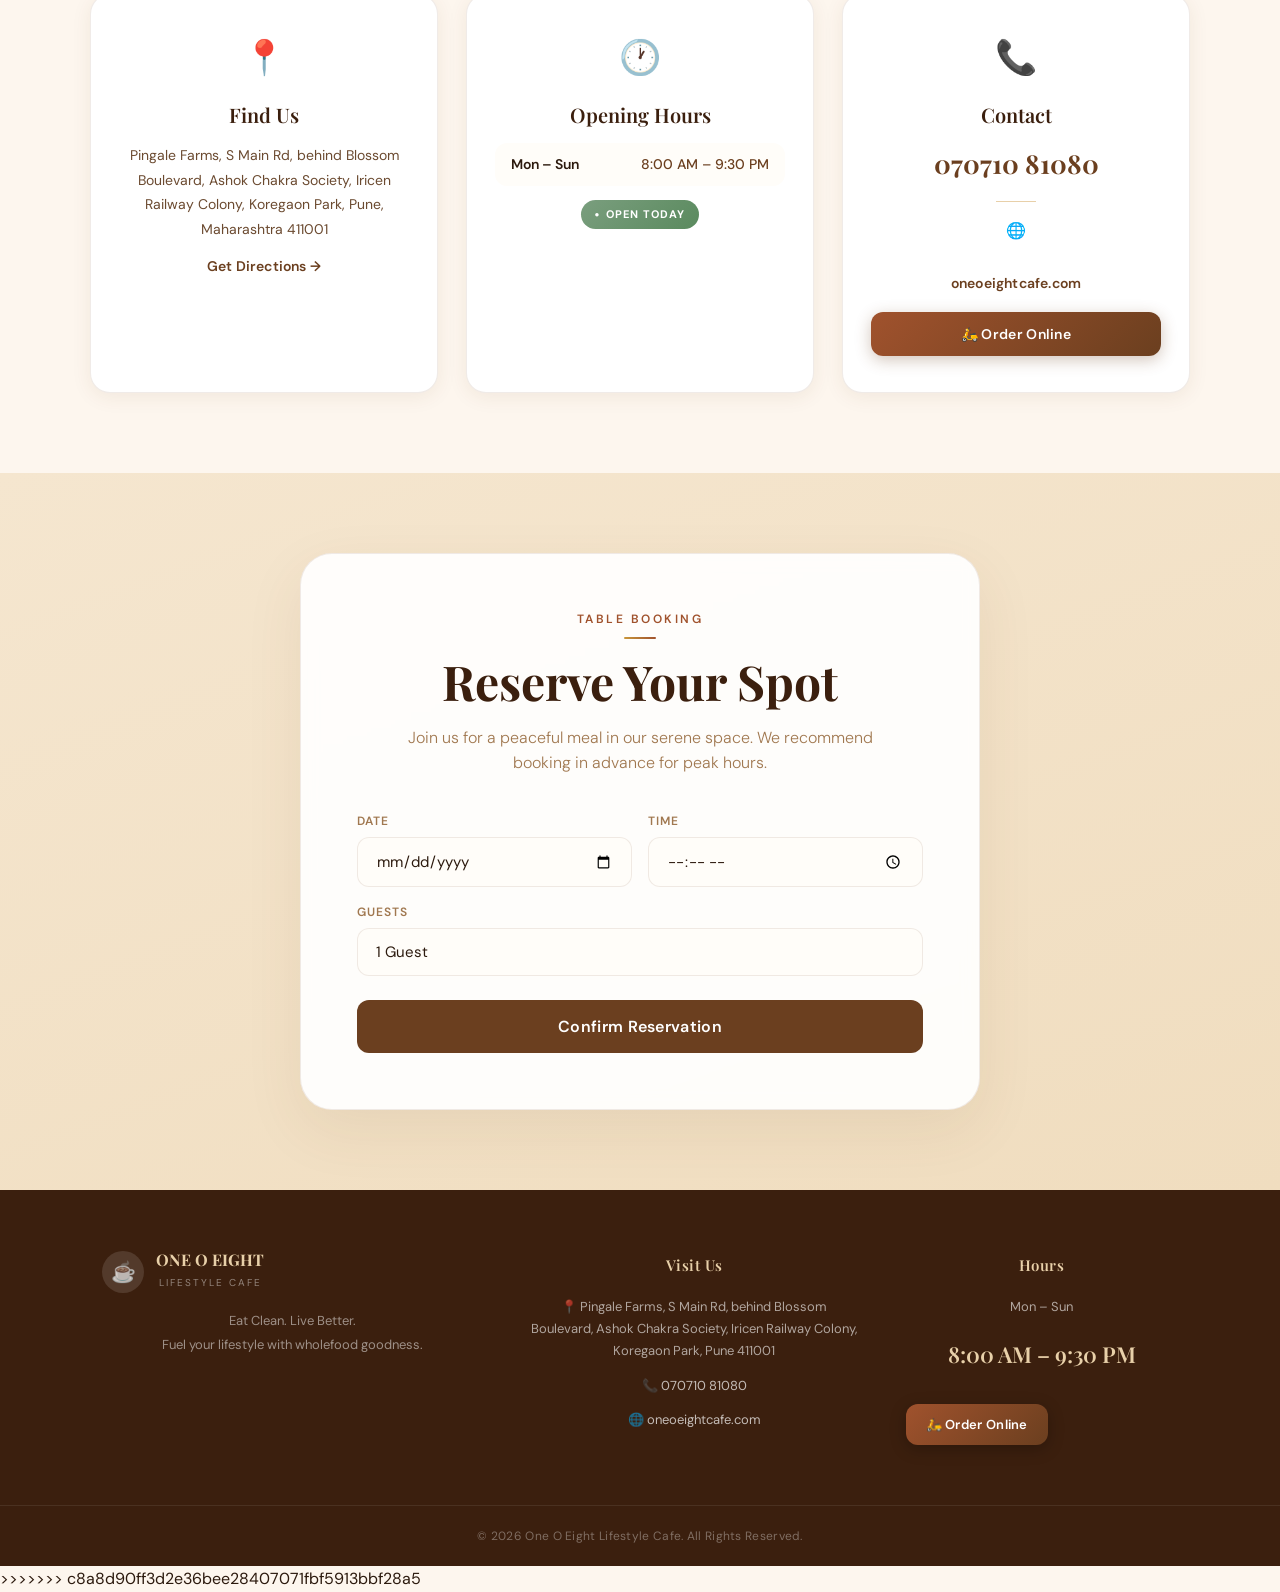
==== commit cb6fd200: "commit" ====
--- a/index.html
+++ b/index.html
@@ -1,3 +1,4 @@
+<<<<<<< HEAD
 <!DOCTYPE html>
 <html lang="en">
 <head>
@@ -429,3 +430,436 @@
     </script>
 </body>
 </html>
+=======
+<!DOCTYPE html>
+<html lang="en">
+<head>
+    <meta charset="UTF-8">
+    <meta name="viewport" content="width=device-width, initial-scale=1.0">
+    <title>One O Eight | Clean Eats & Artisan Coffee</title>
+    <link rel="stylesheet" href="style.css">
+    <script src="menu_data.js"></script>
+</head>
+<body>
+
+    <nav id="navbar">
+        <div class="nav-logo" onclick="window.scrollTo({top: 0, behavior: 'smooth'})">
+            <div class="nav-logo-icon">☕</div>
+            <div>
+                <span class="nav-logo-text">ONE O EIGHT</span>
+                <span class="nav-logo-sub">LIFESTYLE CAFE</span>
+            </div>
+        </div>
+        <div class="nav-links">
+            <a href="#menu-section">Menu</a>
+            <a href="#info-section">Visit Us</a>
+            <a href="#booking-section">Book Table</a>
+            <a href="javascript:void(0)" onclick="openOrderModal()" class="nav-order-btn">🛵 Order Online</a>
+            <a href="#booking-section" class="nav-cta">Reserve</a>
+        </div>
+    </nav>
+
+    <section class="hero">
+        <div class="hero-content">
+            <div class="hero-badge">Curated for Wellness</div>
+            <h1>Clean Eats for <em>Peak</em> Performance</h1>
+            <p class="hero-desc">Experience our health-forward menu designed for holistic wellbeing. From artisan coffee to wholefood smoothies, we fuel your lifestyle.</p>
+            <div class="hero-actions">
+                <a href="#menu-section" class="btn-primary">View Full Menu</a>
+                <a href="javascript:void(0)" onclick="openOrderModal()" class="btn-secondary">🛵 Order Online</a>
+                <a href="#booking-section" class="btn-secondary">Book a Table</a>
+            </div>
+        </div>
+        <div class="hero-visual">
+            <img src="/static/uploads/Screenshot 2026-05-05 160426.png" alt="Cafe Interior" class="hero-img-main">
+            <img src="/static/uploads/Screenshot 2026-05-05 160616.png" alt="Cafe Seating" class="hero-img-small">
+            <div class="hero-float-card">
+                <span class="float-emoji">🥑</span>
+                <div>
+                    <span class="float-title">Sugar Free</span>
+                    <span class="float-label">100% Natural</span>
+                </div>
+            </div>
+        </div>
+    </section>
+
+    <div class="stats-strip">
+        <div class="stat-item">
+            <span class="stat-number">100%</span>
+            <span class="stat-label">Wholefood</span>
+        </div>
+        <div class="stat-item">
+            <span class="stat-number">0</span>
+            <span class="stat-label">Added Sugar</span>
+        </div>
+        <div class="stat-item">
+            <span class="stat-number">20+</span>
+            <span class="stat-label">Protein Options</span>
+        </div>
+        <div class="stat-item">
+            <span class="stat-number">Artisan</span>
+            <span class="stat-label">Small Batch</span>
+        </div>
+    </div>
+
+    <section id="menu-section" class="menu-section">
+        <div class="section-header">
+            <span class="section-eyebrow">Our Menu</span>
+            <h2>Eat Clean. Live Better.</h2>
+            <p>Every item is carefully crafted using premium, wholefood ingredients to nourish your body.</p>
+        </div>
+
+        <div class="category-tabs">
+            <button class="cat-tab active" data-cat="all">All Items</button>
+            <button class="cat-tab" data-cat="coffee">Coffee</button>
+            <button class="cat-tab" data-cat="smoothies">Smoothies</button>
+            <button class="cat-tab" data-cat="cold">Cold Coffee</button>
+            <button class="cat-tab" data-cat="wellness">Wellness</button>
+        </div>
+
+        <!-- Coffee Category -->
+        <div class="category-block" data-cat="coffee">
+            <div class="category-heading">
+                <span class="category-emoji">☕</span>
+                <h3>Artisan Coffee</h3>
+                <div class="category-line"></div>
+            </div>
+            <div class="menu-grid" id="grid-coffee">
+                <!-- Injected by JS -->
+            </div>
+        </div>
+
+        <!-- Smoothies Category -->
+        <div class="category-block" data-cat="smoothies">
+            <div class="category-heading">
+                <span class="category-emoji">🥤</span>
+                <h3>Wholefood Smoothies</h3>
+                <div class="category-line"></div>
+            </div>
+            <div class="menu-grid" id="grid-smoothies">
+                <!-- Injected by JS -->
+            </div>
+        </div>
+
+        <!-- Cold Coffee Category -->
+        <div class="category-block" data-cat="cold">
+            <div class="category-heading">
+                <span class="category-emoji">🧊</span>
+                <h3>Cold Coffee</h3>
+                <div class="category-line"></div>
+            </div>
+            <div class="menu-grid" id="grid-cold">
+                <!-- Injected by JS -->
+            </div>
+        </div>
+
+        <!-- Wellness Drinks Category -->
+        <div class="category-block" data-cat="wellness">
+            <div class="category-heading">
+                <span class="category-emoji">🌿</span>
+                <h3>Wellness & Hydration</h3>
+                <div class="category-line"></div>
+            </div>
+            <div class="menu-grid" id="grid-wellness">
+                <!-- Injected by JS -->
+            </div>
+        </div>
+    </section>
+
+    <!-- Info / Visit Us Section -->
+    <section id="info-section" class="info-section">
+        <div class="info-grid">
+            <div class="info-card">
+                <div class="info-card-icon">📍</div>
+                <h3>Find Us</h3>
+                <p>Pingale Farms, S Main Rd, behind Blossom Boulevard, Ashok Chakra Society, Iricen Railway Colony, Koregaon Park, Pune, Maharashtra 411001</p>
+                <a href="https://maps.google.com/?q=Pingale+Farms+Koregaon+Park+Pune" target="_blank" class="info-link">Get Directions →</a>
+            </div>
+            <div class="info-card">
+                <div class="info-card-icon">🕐</div>
+                <h3>Opening Hours</h3>
+                <div class="hours-list">
+                    <div class="hours-row">
+                        <span class="day">Mon – Sun</span>
+                        <span class="time">8:00 AM – 9:30 PM</span>
+                    </div>
+                    <div class="hours-badge">Open Today</div>
+                </div>
+            </div>
+            <div class="info-card">
+                <div class="info-card-icon">📞</div>
+                <h3>Contact</h3>
+                <a href="tel:+917071081080" class="info-phone">070710 81080</a>
+                <div class="info-divider"></div>
+                <div class="info-card-icon" style="font-size:16px; margin-top:8px;">🌐</div>
+                <a href="https://oneoeightcafe.com" target="_blank" class="info-link">oneoeightcafe.com</a>
+                <div style="margin-top:18px;">
+                    <button onclick="openOrderModal()" class="btn-order-now">🛵 Order Online</button>
+                </div>
+            </div>
+        </div>
+    </section>
+
+    <section id="booking-section" class="booking-section">
+        <div class="booking-wrap">
+            <div class="section-header">
+                <span class="section-eyebrow">Table Booking</span>
+                <h2>Reserve Your Spot</h2>
+                <p>Join us for a peaceful meal in our serene space. We recommend booking in advance for peak hours.</p>
+            </div>
+            <div class="form-grid">
+                <div class="form-field">
+                    <label>Date</label>
+                    <input type="date" class="form-input">
+                </div>
+                <div class="form-field">
+                    <label>Time</label>
+                    <input type="time" class="form-input">
+                </div>
+                <div class="form-field full">
+                    <label>Guests</label>
+                    <select class="form-input">
+                        <option>1 Guest</option>
+                        <option>2 Guests</option>
+                        <option>3 Guests</option>
+                        <option>4 Guests</option>
+                        <option>5+ Guests</option>
+                    </select>
+                </div>
+            </div>
+            <button onclick="confirmBooking()" class="btn-book">Confirm Reservation</button>
+            <div id="confirmMsg" class="confirm-msg" style="display: none;"></div>
+        </div>
+    </section>
+
+    <footer>
+        <div class="footer-grid">
+            <div class="footer-col">
+                <div class="footer-logo">
+                    <span class="footer-logo-icon">☕</span>
+                    <div>
+                        <strong>ONE O EIGHT</strong>
+                        <span class="footer-sub">LIFESTYLE CAFE</span>
+                    </div>
+                </div>
+                <p class="footer-tagline">Eat Clean. Live Better.<br>Fuel your lifestyle with wholefood goodness.</p>
+            </div>
+            <div class="footer-col">
+                <h4 class="footer-heading">Visit Us</h4>
+                <p class="footer-detail">📍 Pingale Farms, S Main Rd, behind Blossom Boulevard, Ashok Chakra Society, Iricen Railway Colony, Koregaon Park, Pune 411001</p>
+                <p class="footer-detail">📞 <a href="tel:+917071081080" class="footer-link">070710 81080</a></p>
+                <p class="footer-detail">🌐 <a href="https://oneoeightcafe.com" target="_blank" class="footer-link">oneoeightcafe.com</a></p>
+            </div>
+            <div class="footer-col">
+                <h4 class="footer-heading">Hours</h4>
+                <p class="footer-detail">Mon – Sun</p>
+                <p class="footer-hours">8:00 AM – 9:30 PM</p>
+                <button onclick="openOrderModal()" class="footer-order-btn">🛵 Order Online</button>
+            </div>
+        </div>
+        <div class="footer-bottom">
+            © 2026 One O Eight Lifestyle Cafe. All Rights Reserved.
+        </div>
+    </footer>
+
+    <!-- Order Online Modal -->
+    <div class="order-modal-overlay" id="order-modal-overlay" onclick="closeOrderModal()"></div>
+    <div class="order-modal" id="order-modal">
+        <button class="order-modal-close" onclick="closeOrderModal()">×</button>
+        <div class="order-modal-header">
+            <div class="order-modal-icon">🛵</div>
+            <h2>Order Online</h2>
+            <p>Get One O Eight delivered right to your door</p>
+        </div>
+        <div class="order-platforms">
+            <a href="https://www.swiggy.com/restaurants/one-o-eight" target="_blank" class="platform-btn swiggy">
+                <span class="platform-logo">🔶</span>
+                <div>
+                    <span class="platform-name">Swiggy</span>
+                    <span class="platform-sub">Fast Delivery</span>
+                </div>
+                <span class="platform-arrow">→</span>
+            </a>
+            <a href="https://www.zomato.com/pune/one-o-eight" target="_blank" class="platform-btn zomato">
+                <span class="platform-logo">🔴</span>
+                <div>
+                    <span class="platform-name">Zomato</span>
+                    <span class="platform-sub">Track Your Order</span>
+                </div>
+                <span class="platform-arrow">→</span>
+            </a>
+            <a href="https://oneoeightcafe.com" target="_blank" class="platform-btn website">
+                <span class="platform-logo">🌐</span>
+                <div>
+                    <span class="platform-name">Our Website</span>
+                    <span class="platform-sub">oneoeightcafe.com</span>
+                </div>
+                <span class="platform-arrow">→</span>
+            </a>
+        </div>
+        <p class="order-modal-note">📞 Or call us directly: <a href="tel:+917071081080">070710 81080</a></p>
+    </div>
+
+    <!-- Payment Selection Modal -->
+    <div class="order-modal-overlay" id="payment-modal-overlay" onclick="closePaymentModal()"></div>
+    <div class="order-modal payment-modal" id="payment-modal">
+        <button class="order-modal-close" onclick="closePaymentModal()">×</button>
+        <div class="order-modal-header">
+            <div class="order-modal-icon">💳</div>
+            <h2>Choose Payment</h2>
+            <p>Select your preferred way to pay</p>
+        </div>
+        
+        <div class="payment-options">
+            <div class="payment-option-card" onclick="selectPaymentMethod('qr')">
+                <div class="payment-option-icon">📱</div>
+                <div class="payment-option-info">
+                    <span class="payment-option-title">Pay Now (Online QR)</span>
+                    <span class="payment-option-desc">Scan our UPI QR code to pay instantly</span>
+                </div>
+            </div>
+            
+            <div class="payment-option-card" onclick="selectPaymentMethod('counter')">
+                <div class="payment-option-icon">🏪</div>
+                <div class="payment-option-info">
+                    <span class="payment-option-title">Pay at Counter</span>
+                    <span class="payment-option-desc">Pay with cash or card when you arrive</span>
+                </div>
+            </div>
+        </div>
+
+        <div id="qr-display" class="qr-display" style="display: none;">
+            <div class="qr-container">
+                <!-- QR code visualization using CSS and icons -->
+                <div class="qr-code-placeholder">
+                    <div class="qr-pattern"></div>
+                    <div class="qr-logo">☕</div>
+                </div>
+            </div>
+            <p class="qr-total">Amount to Pay: <span id="qr-amount-value">₹0</span></p>
+            <p class="qr-instruction">Scan this QR with any UPI app (GPay, PhonePe, Paytm)</p>
+            <button class="btn-confirm-payment" onclick="finalizeOrder('Online QR')">I have paid</button>
+        </div>
+
+        <div id="counter-display" class="counter-display" style="display: none;">
+            <div class="counter-confirmation">
+                <div class="confirmation-icon">✅</div>
+                <p>Great! Please pay <strong id="counter-amount-value">₹0</strong> at the counter.</p>
+                <p class="confirmation-note">Your order is being prepared!</p>
+            </div>
+            <button class="btn-confirm-payment" onclick="finalizeOrder('Pay at Counter')">Confirm Order</button>
+        </div>
+    </div>
+
+    <!-- Cart Floating Button -->
+    <button class="cart-float-btn" id="cart-btn" onclick="toggleCart()">
+        🛍️ <span class="cart-badge" id="cart-badge">0</span>
+    </button>
+
+    <!-- Cart Sidebar -->
+    <div class="cart-overlay" id="cart-overlay" onclick="toggleCart()"></div>
+    <div class="cart-sidebar" id="cart-sidebar">
+        <div class="cart-header">
+            <h3>Your Order</h3>
+            <button class="close-cart" onclick="toggleCart()">×</button>
+        </div>
+        <div class="cart-items" id="cart-items">
+            <!-- Items injected by JS -->
+            <div class="empty-cart-msg">Your cart is empty</div>
+        </div>
+        <div class="cart-footer">
+            <div class="cart-summary-line">
+                <span>Subtotal</span>
+                <span id="cart-subtotal">₹0</span>
+            </div>
+            <div class="cart-summary-line">
+                <span>Taxes (5%)</span>
+                <span id="cart-tax">₹0</span>
+            </div>
+            <div class="cart-summary-line total">
+                <span>Total</span>
+                <span id="cart-total">₹0</span>
+            </div>
+            <button class="btn-checkout" onclick="checkout()" id="checkout-btn" disabled>Place Order</button>
+        </div>
+    </div>
+
+    <script src="script.js"></script>
+    <script>
+        function openOrderModal() {
+            document.getElementById('order-modal').classList.add('active');
+            document.getElementById('order-modal-overlay').classList.add('active');
+            document.body.style.overflow = 'hidden';
+        }
+        function closeOrderModal() {
+            document.getElementById('order-modal').classList.remove('active');
+            document.getElementById('order-modal-overlay').classList.remove('active');
+            document.body.style.overflow = '';
+        }
+
+        function openPaymentModal(amount) {
+            document.getElementById('payment-modal').classList.add('active');
+            document.getElementById('payment-modal-overlay').classList.add('active');
+            document.getElementById('qr-amount-value').innerText = formatCurrency(amount);
+            document.getElementById('counter-amount-value').innerText = formatCurrency(amount);
+            
+            // Reset views
+            document.querySelector('.payment-options').style.display = 'flex';
+            document.getElementById('qr-display').style.display = 'none';
+            document.getElementById('counter-display').style.display = 'none';
+            
+            document.body.style.overflow = 'hidden';
+        }
+
+        function closePaymentModal() {
+            document.getElementById('payment-modal').classList.remove('active');
+            document.getElementById('payment-modal-overlay').classList.remove('active');
+            if (!document.getElementById('order-modal').classList.contains('active')) {
+                document.body.style.overflow = '';
+            }
+        }
+
+        function selectPaymentMethod(method) {
+            document.querySelector('.payment-options').style.display = 'none';
+            if (method === 'qr') {
+                document.getElementById('qr-display').style.display = 'block';
+            } else {
+                document.getElementById('counter-display').style.display = 'block';
+            }
+        }
+
+        document.addEventListener('keydown', function(e) {
+            if (e.key === 'Escape') {
+                closeOrderModal();
+                closePaymentModal();
+            }
+        });
+
+        // Nav scroll shadow
+        window.addEventListener('scroll', function() {
+            const nav = document.getElementById('navbar');
+            if (window.scrollY > 30) {
+                nav.classList.add('scrolled');
+            } else {
+                nav.classList.remove('scrolled');
+            }
+        });
+
+        // Scroll-reveal animation for sections
+        const revealObserver = new IntersectionObserver((entries) => {
+            entries.forEach(entry => {
+                if (entry.isIntersecting) {
+                    entry.target.classList.add('revealed');
+                    revealObserver.unobserve(entry.target);
+                }
+            });
+        }, { threshold: 0.12 });
+
+        document.querySelectorAll('.info-card, .category-block, .booking-wrap, .stat-item').forEach(el => {
+            el.classList.add('reveal-on-scroll');
+            revealObserver.observe(el);
+        });
+    </script>
+</body>
+</html>
+>>>>>>> c8a8d90ff3d2e36bee28407071fbf5913bbf28a5
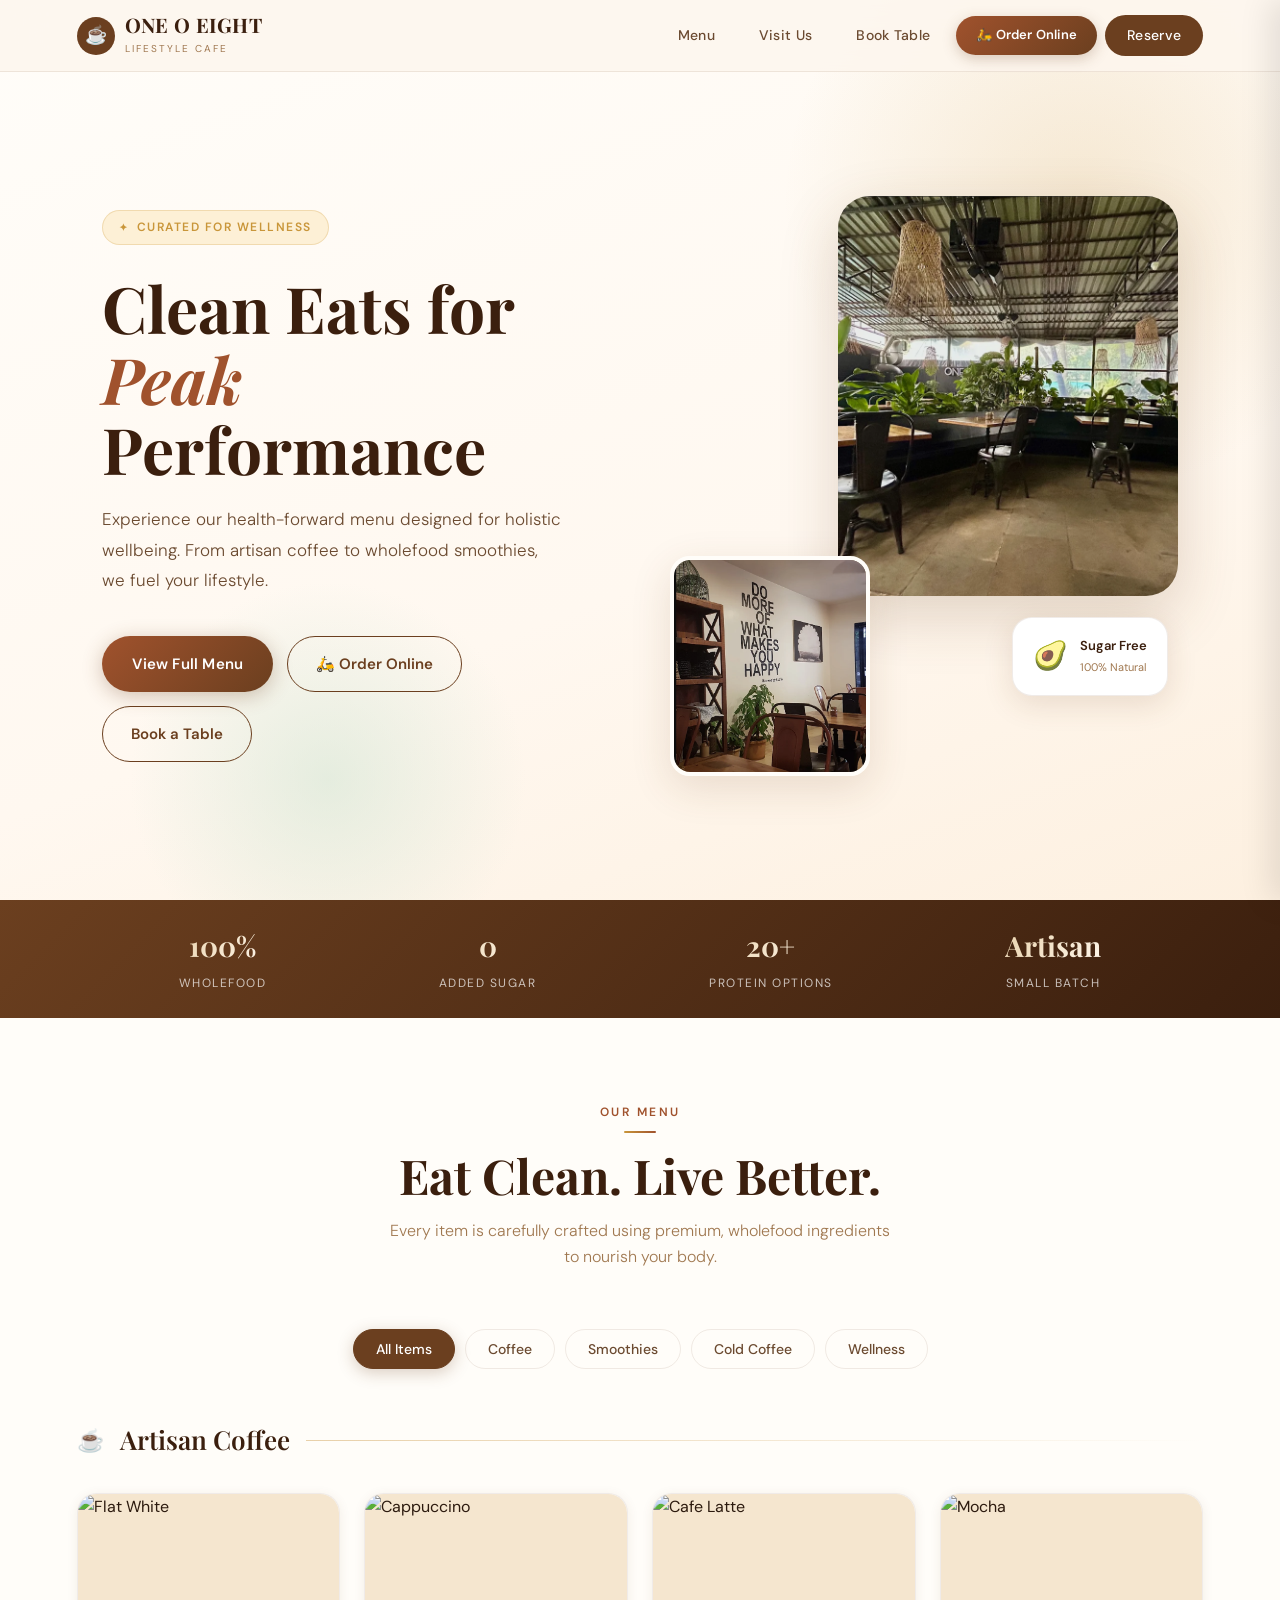
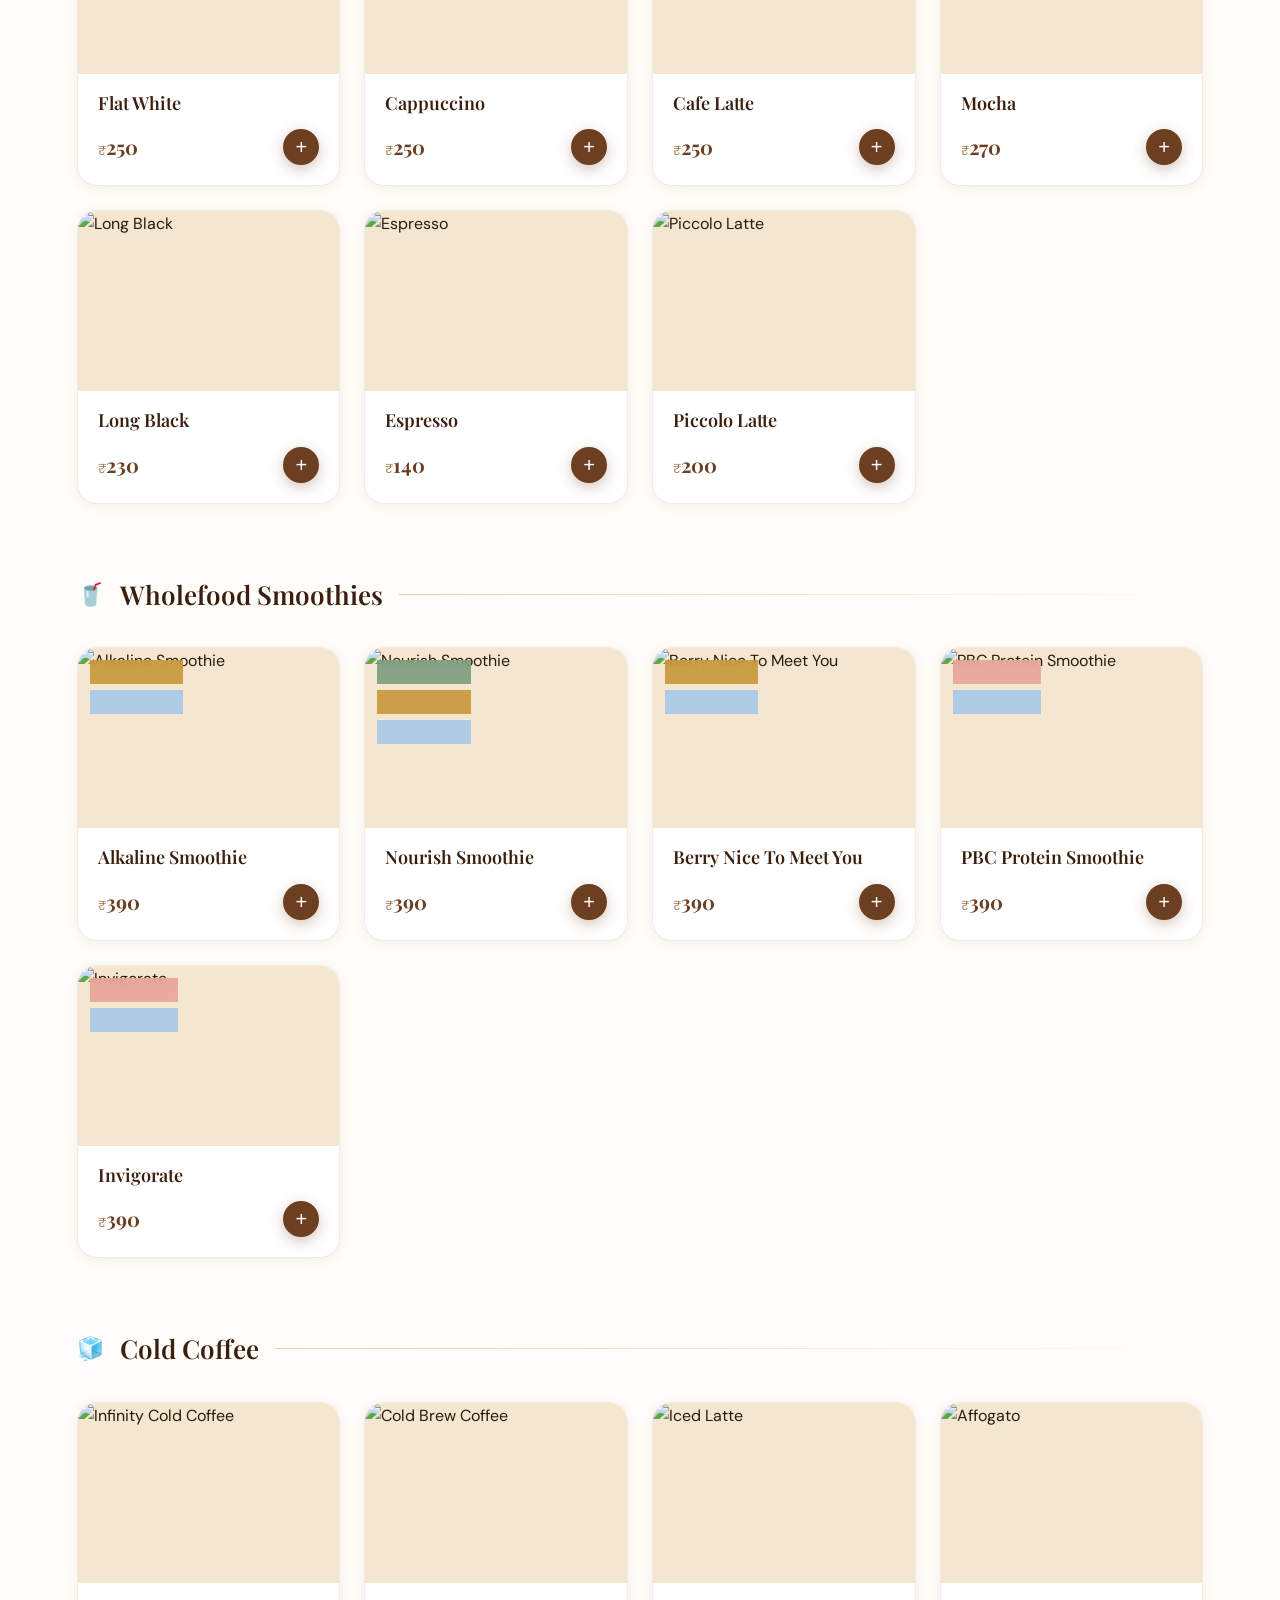
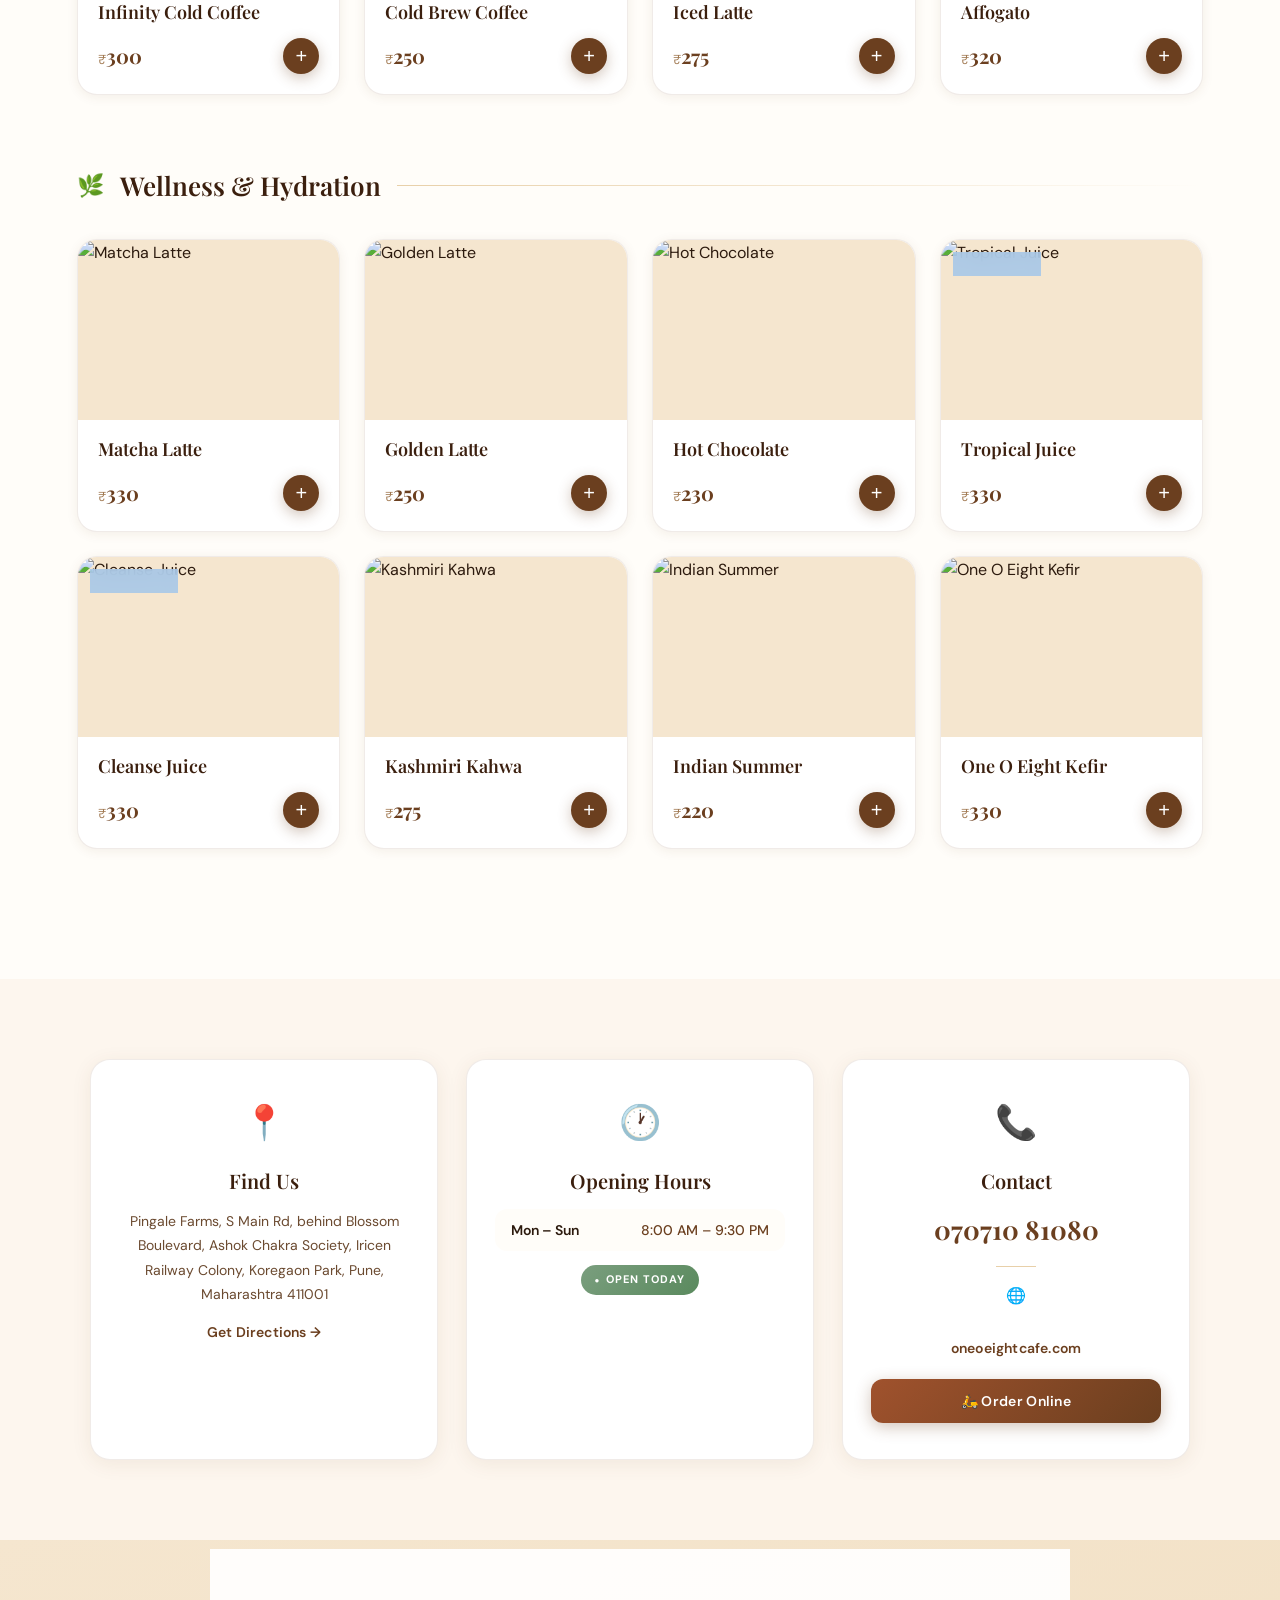
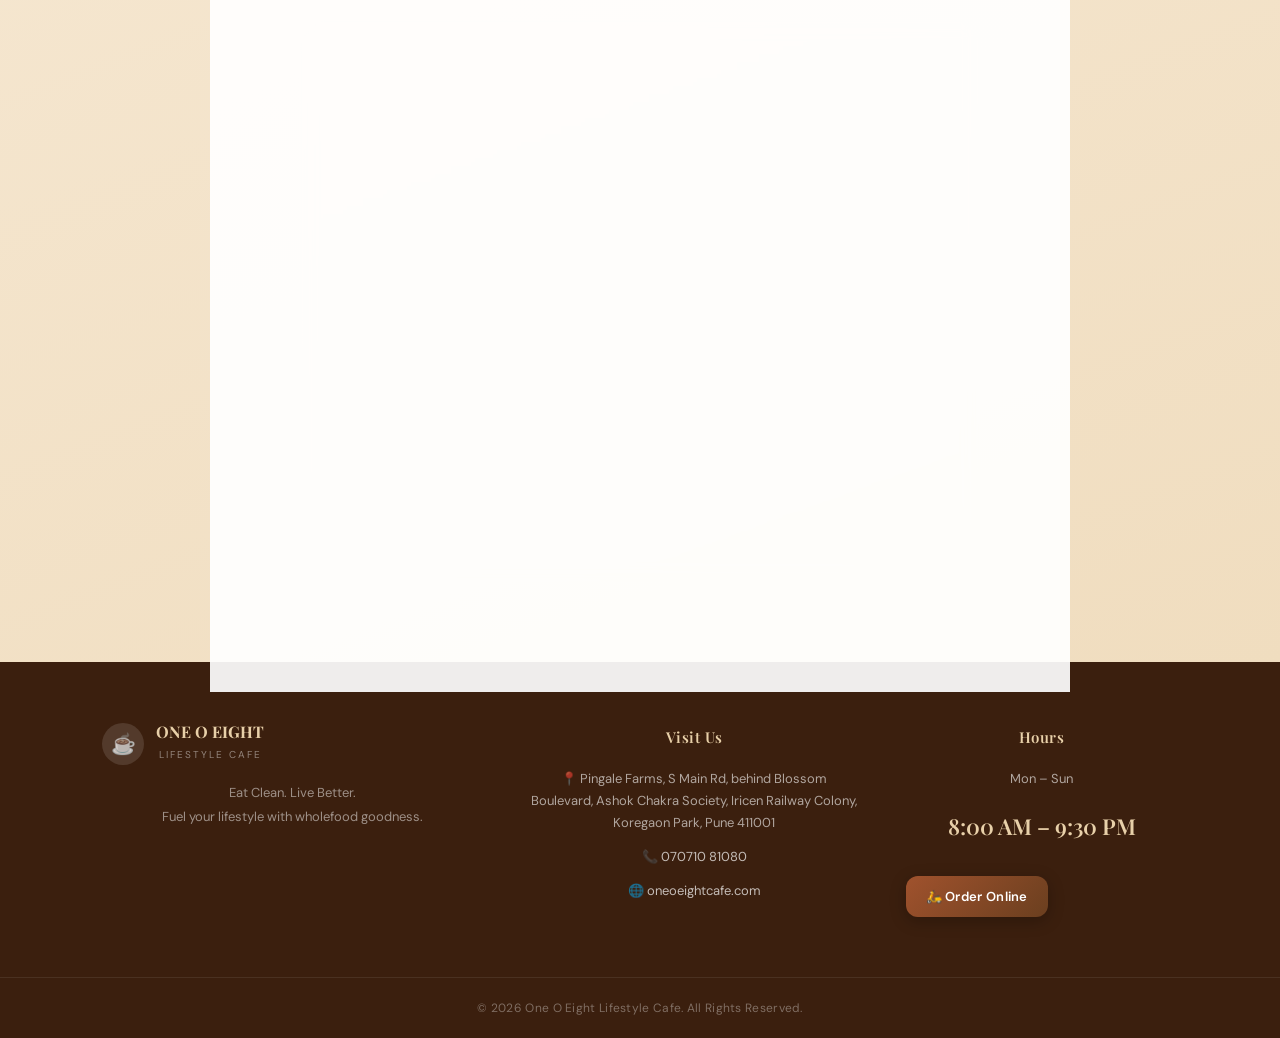
==== commit 34b7a51e: "commit" ====
--- a/index.html
+++ b/index.html
@@ -1,4 +1,3 @@
-<<<<<<< HEAD
 <!DOCTYPE html>
 <html lang="en">
 <head>
@@ -39,8 +38,8 @@
             </div>
         </div>
         <div class="hero-visual">
-            <img src="/static/uploads/Screenshot 2026-05-05 160426.png" alt="Cafe Interior" class="hero-img-main">
-            <img src="/static/uploads/Screenshot 2026-05-05 160616.png" alt="Cafe Seating" class="hero-img-small">
+            <img src="/static/uploads/hero-main.png" alt="Cafe Interior" class="hero-img-main">
+            <img src="/static/uploads/hero-seating.png" alt="Cafe Seating" class="hero-img-small">
             <div class="hero-float-card">
                 <span class="float-emoji">🥑</span>
                 <div>
@@ -430,436 +429,3 @@
     </script>
 </body>
 </html>
-=======
-<!DOCTYPE html>
-<html lang="en">
-<head>
-    <meta charset="UTF-8">
-    <meta name="viewport" content="width=device-width, initial-scale=1.0">
-    <title>One O Eight | Clean Eats & Artisan Coffee</title>
-    <link rel="stylesheet" href="style.css">
-    <script src="menu_data.js"></script>
-</head>
-<body>
-
-    <nav id="navbar">
-        <div class="nav-logo" onclick="window.scrollTo({top: 0, behavior: 'smooth'})">
-            <div class="nav-logo-icon">☕</div>
-            <div>
-                <span class="nav-logo-text">ONE O EIGHT</span>
-                <span class="nav-logo-sub">LIFESTYLE CAFE</span>
-            </div>
-        </div>
-        <div class="nav-links">
-            <a href="#menu-section">Menu</a>
-            <a href="#info-section">Visit Us</a>
-            <a href="#booking-section">Book Table</a>
-            <a href="javascript:void(0)" onclick="openOrderModal()" class="nav-order-btn">🛵 Order Online</a>
-            <a href="#booking-section" class="nav-cta">Reserve</a>
-        </div>
-    </nav>
-
-    <section class="hero">
-        <div class="hero-content">
-            <div class="hero-badge">Curated for Wellness</div>
-            <h1>Clean Eats for <em>Peak</em> Performance</h1>
-            <p class="hero-desc">Experience our health-forward menu designed for holistic wellbeing. From artisan coffee to wholefood smoothies, we fuel your lifestyle.</p>
-            <div class="hero-actions">
-                <a href="#menu-section" class="btn-primary">View Full Menu</a>
-                <a href="javascript:void(0)" onclick="openOrderModal()" class="btn-secondary">🛵 Order Online</a>
-                <a href="#booking-section" class="btn-secondary">Book a Table</a>
-            </div>
-        </div>
-        <div class="hero-visual">
-            <img src="/static/uploads/Screenshot 2026-05-05 160426.png" alt="Cafe Interior" class="hero-img-main">
-            <img src="/static/uploads/Screenshot 2026-05-05 160616.png" alt="Cafe Seating" class="hero-img-small">
-            <div class="hero-float-card">
-                <span class="float-emoji">🥑</span>
-                <div>
-                    <span class="float-title">Sugar Free</span>
-                    <span class="float-label">100% Natural</span>
-                </div>
-            </div>
-        </div>
-    </section>
-
-    <div class="stats-strip">
-        <div class="stat-item">
-            <span class="stat-number">100%</span>
-            <span class="stat-label">Wholefood</span>
-        </div>
-        <div class="stat-item">
-            <span class="stat-number">0</span>
-            <span class="stat-label">Added Sugar</span>
-        </div>
-        <div class="stat-item">
-            <span class="stat-number">20+</span>
-            <span class="stat-label">Protein Options</span>
-        </div>
-        <div class="stat-item">
-            <span class="stat-number">Artisan</span>
-            <span class="stat-label">Small Batch</span>
-        </div>
-    </div>
-
-    <section id="menu-section" class="menu-section">
-        <div class="section-header">
-            <span class="section-eyebrow">Our Menu</span>
-            <h2>Eat Clean. Live Better.</h2>
-            <p>Every item is carefully crafted using premium, wholefood ingredients to nourish your body.</p>
-        </div>
-
-        <div class="category-tabs">
-            <button class="cat-tab active" data-cat="all">All Items</button>
-            <button class="cat-tab" data-cat="coffee">Coffee</button>
-            <button class="cat-tab" data-cat="smoothies">Smoothies</button>
-            <button class="cat-tab" data-cat="cold">Cold Coffee</button>
-            <button class="cat-tab" data-cat="wellness">Wellness</button>
-        </div>
-
-        <!-- Coffee Category -->
-        <div class="category-block" data-cat="coffee">
-            <div class="category-heading">
-                <span class="category-emoji">☕</span>
-                <h3>Artisan Coffee</h3>
-                <div class="category-line"></div>
-            </div>
-            <div class="menu-grid" id="grid-coffee">
-                <!-- Injected by JS -->
-            </div>
-        </div>
-
-        <!-- Smoothies Category -->
-        <div class="category-block" data-cat="smoothies">
-            <div class="category-heading">
-                <span class="category-emoji">🥤</span>
-                <h3>Wholefood Smoothies</h3>
-                <div class="category-line"></div>
-            </div>
-            <div class="menu-grid" id="grid-smoothies">
-                <!-- Injected by JS -->
-            </div>
-        </div>
-
-        <!-- Cold Coffee Category -->
-        <div class="category-block" data-cat="cold">
-            <div class="category-heading">
-                <span class="category-emoji">🧊</span>
-                <h3>Cold Coffee</h3>
-                <div class="category-line"></div>
-            </div>
-            <div class="menu-grid" id="grid-cold">
-                <!-- Injected by JS -->
-            </div>
-        </div>
-
-        <!-- Wellness Drinks Category -->
-        <div class="category-block" data-cat="wellness">
-            <div class="category-heading">
-                <span class="category-emoji">🌿</span>
-                <h3>Wellness & Hydration</h3>
-                <div class="category-line"></div>
-            </div>
-            <div class="menu-grid" id="grid-wellness">
-                <!-- Injected by JS -->
-            </div>
-        </div>
-    </section>
-
-    <!-- Info / Visit Us Section -->
-    <section id="info-section" class="info-section">
-        <div class="info-grid">
-            <div class="info-card">
-                <div class="info-card-icon">📍</div>
-                <h3>Find Us</h3>
-                <p>Pingale Farms, S Main Rd, behind Blossom Boulevard, Ashok Chakra Society, Iricen Railway Colony, Koregaon Park, Pune, Maharashtra 411001</p>
-                <a href="https://maps.google.com/?q=Pingale+Farms+Koregaon+Park+Pune" target="_blank" class="info-link">Get Directions →</a>
-            </div>
-            <div class="info-card">
-                <div class="info-card-icon">🕐</div>
-                <h3>Opening Hours</h3>
-                <div class="hours-list">
-                    <div class="hours-row">
-                        <span class="day">Mon – Sun</span>
-                        <span class="time">8:00 AM – 9:30 PM</span>
-                    </div>
-                    <div class="hours-badge">Open Today</div>
-                </div>
-            </div>
-            <div class="info-card">
-                <div class="info-card-icon">📞</div>
-                <h3>Contact</h3>
-                <a href="tel:+917071081080" class="info-phone">070710 81080</a>
-                <div class="info-divider"></div>
-                <div class="info-card-icon" style="font-size:16px; margin-top:8px;">🌐</div>
-                <a href="https://oneoeightcafe.com" target="_blank" class="info-link">oneoeightcafe.com</a>
-                <div style="margin-top:18px;">
-                    <button onclick="openOrderModal()" class="btn-order-now">🛵 Order Online</button>
-                </div>
-            </div>
-        </div>
-    </section>
-
-    <section id="booking-section" class="booking-section">
-        <div class="booking-wrap">
-            <div class="section-header">
-                <span class="section-eyebrow">Table Booking</span>
-                <h2>Reserve Your Spot</h2>
-                <p>Join us for a peaceful meal in our serene space. We recommend booking in advance for peak hours.</p>
-            </div>
-            <div class="form-grid">
-                <div class="form-field">
-                    <label>Date</label>
-                    <input type="date" class="form-input">
-                </div>
-                <div class="form-field">
-                    <label>Time</label>
-                    <input type="time" class="form-input">
-                </div>
-                <div class="form-field full">
-                    <label>Guests</label>
-                    <select class="form-input">
-                        <option>1 Guest</option>
-                        <option>2 Guests</option>
-                        <option>3 Guests</option>
-                        <option>4 Guests</option>
-                        <option>5+ Guests</option>
-                    </select>
-                </div>
-            </div>
-            <button onclick="confirmBooking()" class="btn-book">Confirm Reservation</button>
-            <div id="confirmMsg" class="confirm-msg" style="display: none;"></div>
-        </div>
-    </section>
-
-    <footer>
-        <div class="footer-grid">
-            <div class="footer-col">
-                <div class="footer-logo">
-                    <span class="footer-logo-icon">☕</span>
-                    <div>
-                        <strong>ONE O EIGHT</strong>
-                        <span class="footer-sub">LIFESTYLE CAFE</span>
-                    </div>
-                </div>
-                <p class="footer-tagline">Eat Clean. Live Better.<br>Fuel your lifestyle with wholefood goodness.</p>
-            </div>
-            <div class="footer-col">
-                <h4 class="footer-heading">Visit Us</h4>
-                <p class="footer-detail">📍 Pingale Farms, S Main Rd, behind Blossom Boulevard, Ashok Chakra Society, Iricen Railway Colony, Koregaon Park, Pune 411001</p>
-                <p class="footer-detail">📞 <a href="tel:+917071081080" class="footer-link">070710 81080</a></p>
-                <p class="footer-detail">🌐 <a href="https://oneoeightcafe.com" target="_blank" class="footer-link">oneoeightcafe.com</a></p>
-            </div>
-            <div class="footer-col">
-                <h4 class="footer-heading">Hours</h4>
-                <p class="footer-detail">Mon – Sun</p>
-                <p class="footer-hours">8:00 AM – 9:30 PM</p>
-                <button onclick="openOrderModal()" class="footer-order-btn">🛵 Order Online</button>
-            </div>
-        </div>
-        <div class="footer-bottom">
-            © 2026 One O Eight Lifestyle Cafe. All Rights Reserved.
-        </div>
-    </footer>
-
-    <!-- Order Online Modal -->
-    <div class="order-modal-overlay" id="order-modal-overlay" onclick="closeOrderModal()"></div>
-    <div class="order-modal" id="order-modal">
-        <button class="order-modal-close" onclick="closeOrderModal()">×</button>
-        <div class="order-modal-header">
-            <div class="order-modal-icon">🛵</div>
-            <h2>Order Online</h2>
-            <p>Get One O Eight delivered right to your door</p>
-        </div>
-        <div class="order-platforms">
-            <a href="https://www.swiggy.com/restaurants/one-o-eight" target="_blank" class="platform-btn swiggy">
-                <span class="platform-logo">🔶</span>
-                <div>
-                    <span class="platform-name">Swiggy</span>
-                    <span class="platform-sub">Fast Delivery</span>
-                </div>
-                <span class="platform-arrow">→</span>
-            </a>
-            <a href="https://www.zomato.com/pune/one-o-eight" target="_blank" class="platform-btn zomato">
-                <span class="platform-logo">🔴</span>
-                <div>
-                    <span class="platform-name">Zomato</span>
-                    <span class="platform-sub">Track Your Order</span>
-                </div>
-                <span class="platform-arrow">→</span>
-            </a>
-            <a href="https://oneoeightcafe.com" target="_blank" class="platform-btn website">
-                <span class="platform-logo">🌐</span>
-                <div>
-                    <span class="platform-name">Our Website</span>
-                    <span class="platform-sub">oneoeightcafe.com</span>
-                </div>
-                <span class="platform-arrow">→</span>
-            </a>
-        </div>
-        <p class="order-modal-note">📞 Or call us directly: <a href="tel:+917071081080">070710 81080</a></p>
-    </div>
-
-    <!-- Payment Selection Modal -->
-    <div class="order-modal-overlay" id="payment-modal-overlay" onclick="closePaymentModal()"></div>
-    <div class="order-modal payment-modal" id="payment-modal">
-        <button class="order-modal-close" onclick="closePaymentModal()">×</button>
-        <div class="order-modal-header">
-            <div class="order-modal-icon">💳</div>
-            <h2>Choose Payment</h2>
-            <p>Select your preferred way to pay</p>
-        </div>
-        
-        <div class="payment-options">
-            <div class="payment-option-card" onclick="selectPaymentMethod('qr')">
-                <div class="payment-option-icon">📱</div>
-                <div class="payment-option-info">
-                    <span class="payment-option-title">Pay Now (Online QR)</span>
-                    <span class="payment-option-desc">Scan our UPI QR code to pay instantly</span>
-                </div>
-            </div>
-            
-            <div class="payment-option-card" onclick="selectPaymentMethod('counter')">
-                <div class="payment-option-icon">🏪</div>
-                <div class="payment-option-info">
-                    <span class="payment-option-title">Pay at Counter</span>
-                    <span class="payment-option-desc">Pay with cash or card when you arrive</span>
-                </div>
-            </div>
-        </div>
-
-        <div id="qr-display" class="qr-display" style="display: none;">
-            <div class="qr-container">
-                <!-- QR code visualization using CSS and icons -->
-                <div class="qr-code-placeholder">
-                    <div class="qr-pattern"></div>
-                    <div class="qr-logo">☕</div>
-                </div>
-            </div>
-            <p class="qr-total">Amount to Pay: <span id="qr-amount-value">₹0</span></p>
-            <p class="qr-instruction">Scan this QR with any UPI app (GPay, PhonePe, Paytm)</p>
-            <button class="btn-confirm-payment" onclick="finalizeOrder('Online QR')">I have paid</button>
-        </div>
-
-        <div id="counter-display" class="counter-display" style="display: none;">
-            <div class="counter-confirmation">
-                <div class="confirmation-icon">✅</div>
-                <p>Great! Please pay <strong id="counter-amount-value">₹0</strong> at the counter.</p>
-                <p class="confirmation-note">Your order is being prepared!</p>
-            </div>
-            <button class="btn-confirm-payment" onclick="finalizeOrder('Pay at Counter')">Confirm Order</button>
-        </div>
-    </div>
-
-    <!-- Cart Floating Button -->
-    <button class="cart-float-btn" id="cart-btn" onclick="toggleCart()">
-        🛍️ <span class="cart-badge" id="cart-badge">0</span>
-    </button>
-
-    <!-- Cart Sidebar -->
-    <div class="cart-overlay" id="cart-overlay" onclick="toggleCart()"></div>
-    <div class="cart-sidebar" id="cart-sidebar">
-        <div class="cart-header">
-            <h3>Your Order</h3>
-            <button class="close-cart" onclick="toggleCart()">×</button>
-        </div>
-        <div class="cart-items" id="cart-items">
-            <!-- Items injected by JS -->
-            <div class="empty-cart-msg">Your cart is empty</div>
-        </div>
-        <div class="cart-footer">
-            <div class="cart-summary-line">
-                <span>Subtotal</span>
-                <span id="cart-subtotal">₹0</span>
-            </div>
-            <div class="cart-summary-line">
-                <span>Taxes (5%)</span>
-                <span id="cart-tax">₹0</span>
-            </div>
-            <div class="cart-summary-line total">
-                <span>Total</span>
-                <span id="cart-total">₹0</span>
-            </div>
-            <button class="btn-checkout" onclick="checkout()" id="checkout-btn" disabled>Place Order</button>
-        </div>
-    </div>
-
-    <script src="script.js"></script>
-    <script>
-        function openOrderModal() {
-            document.getElementById('order-modal').classList.add('active');
-            document.getElementById('order-modal-overlay').classList.add('active');
-            document.body.style.overflow = 'hidden';
-        }
-        function closeOrderModal() {
-            document.getElementById('order-modal').classList.remove('active');
-            document.getElementById('order-modal-overlay').classList.remove('active');
-            document.body.style.overflow = '';
-        }
-
-        function openPaymentModal(amount) {
-            document.getElementById('payment-modal').classList.add('active');
-            document.getElementById('payment-modal-overlay').classList.add('active');
-            document.getElementById('qr-amount-value').innerText = formatCurrency(amount);
-            document.getElementById('counter-amount-value').innerText = formatCurrency(amount);
-            
-            // Reset views
-            document.querySelector('.payment-options').style.display = 'flex';
-            document.getElementById('qr-display').style.display = 'none';
-            document.getElementById('counter-display').style.display = 'none';
-            
-            document.body.style.overflow = 'hidden';
-        }
-
-        function closePaymentModal() {
-            document.getElementById('payment-modal').classList.remove('active');
-            document.getElementById('payment-modal-overlay').classList.remove('active');
-            if (!document.getElementById('order-modal').classList.contains('active')) {
-                document.body.style.overflow = '';
-            }
-        }
-
-        function selectPaymentMethod(method) {
-            document.querySelector('.payment-options').style.display = 'none';
-            if (method === 'qr') {
-                document.getElementById('qr-display').style.display = 'block';
-            } else {
-                document.getElementById('counter-display').style.display = 'block';
-            }
-        }
-
-        document.addEventListener('keydown', function(e) {
-            if (e.key === 'Escape') {
-                closeOrderModal();
-                closePaymentModal();
-            }
-        });
-
-        // Nav scroll shadow
-        window.addEventListener('scroll', function() {
-            const nav = document.getElementById('navbar');
-            if (window.scrollY > 30) {
-                nav.classList.add('scrolled');
-            } else {
-                nav.classList.remove('scrolled');
-            }
-        });
-
-        // Scroll-reveal animation for sections
-        const revealObserver = new IntersectionObserver((entries) => {
-            entries.forEach(entry => {
-                if (entry.isIntersecting) {
-                    entry.target.classList.add('revealed');
-                    revealObserver.unobserve(entry.target);
-                }
-            });
-        }, { threshold: 0.12 });
-
-        document.querySelectorAll('.info-card, .category-block, .booking-wrap, .stat-item').forEach(el => {
-            el.classList.add('reveal-on-scroll');
-            revealObserver.observe(el);
-        });
-    </script>
-</body>
-</html>
->>>>>>> c8a8d90ff3d2e36bee28407071fbf5913bbf28a5
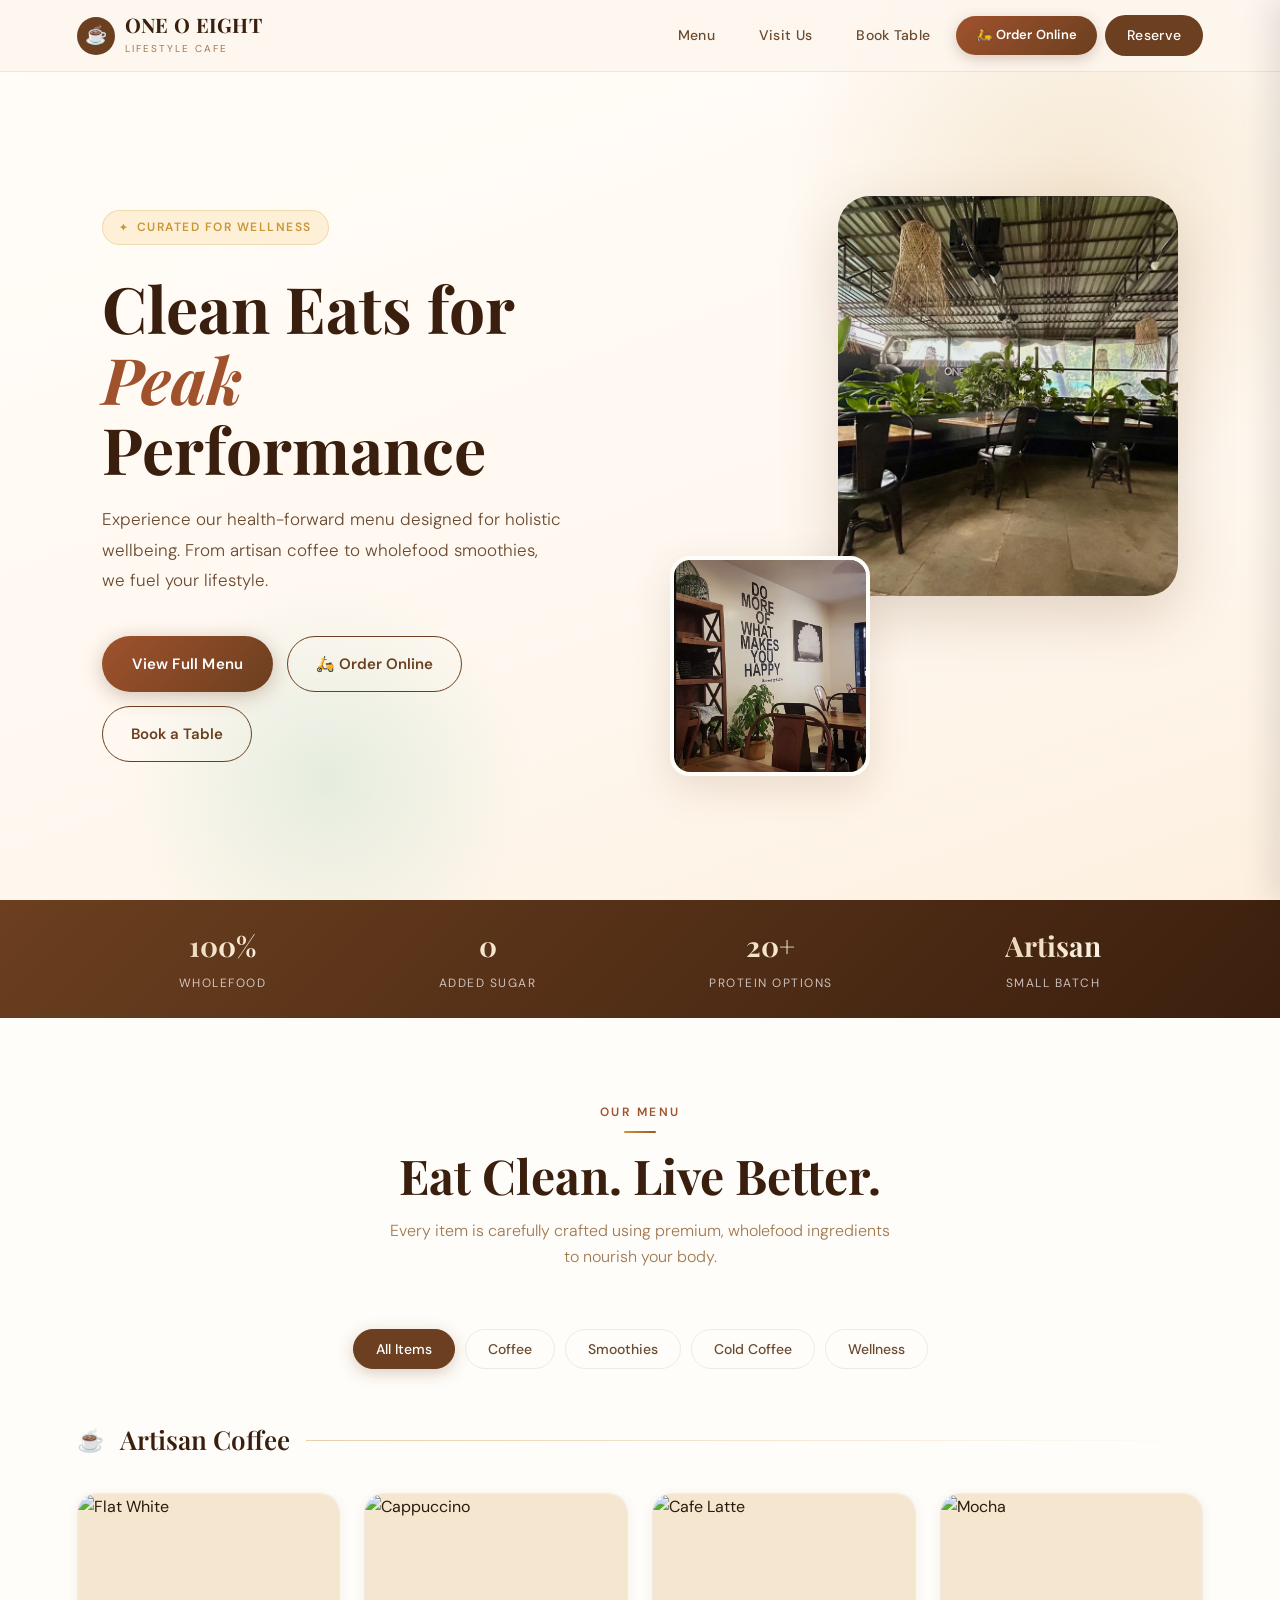
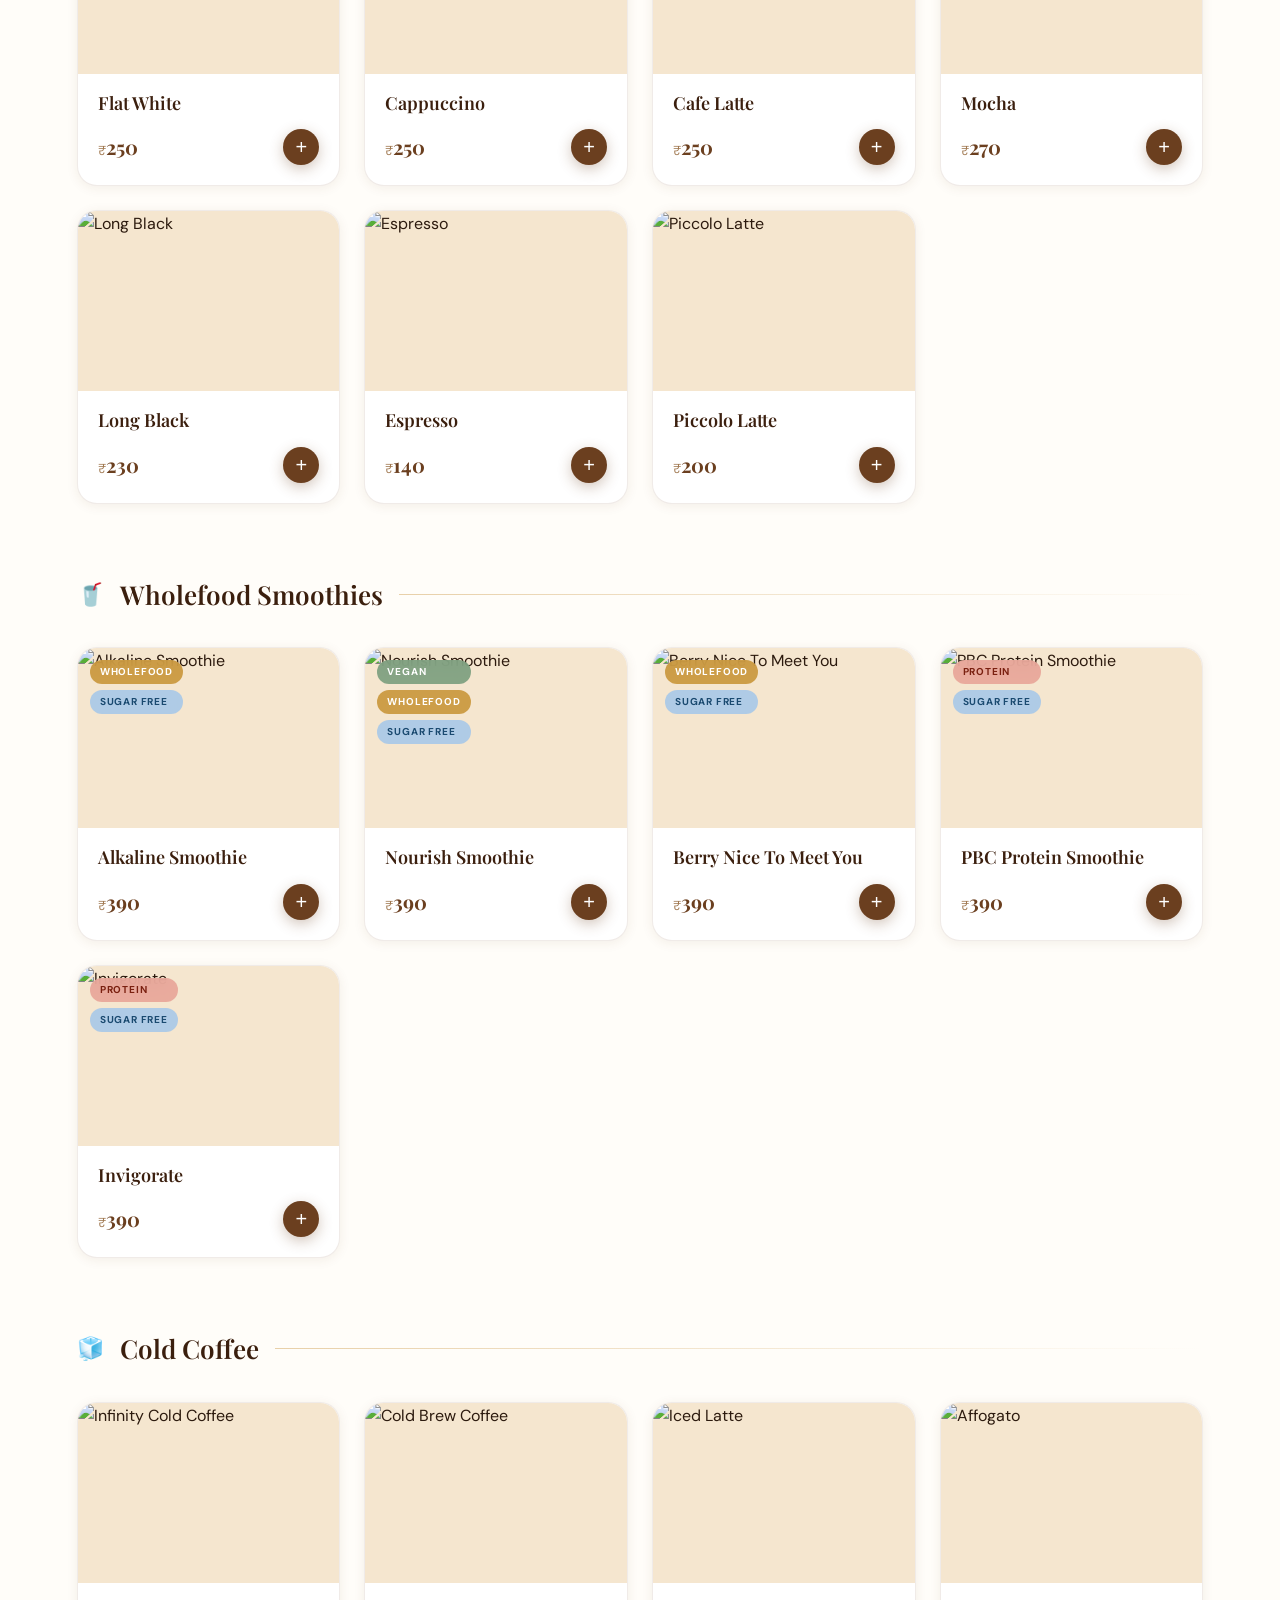
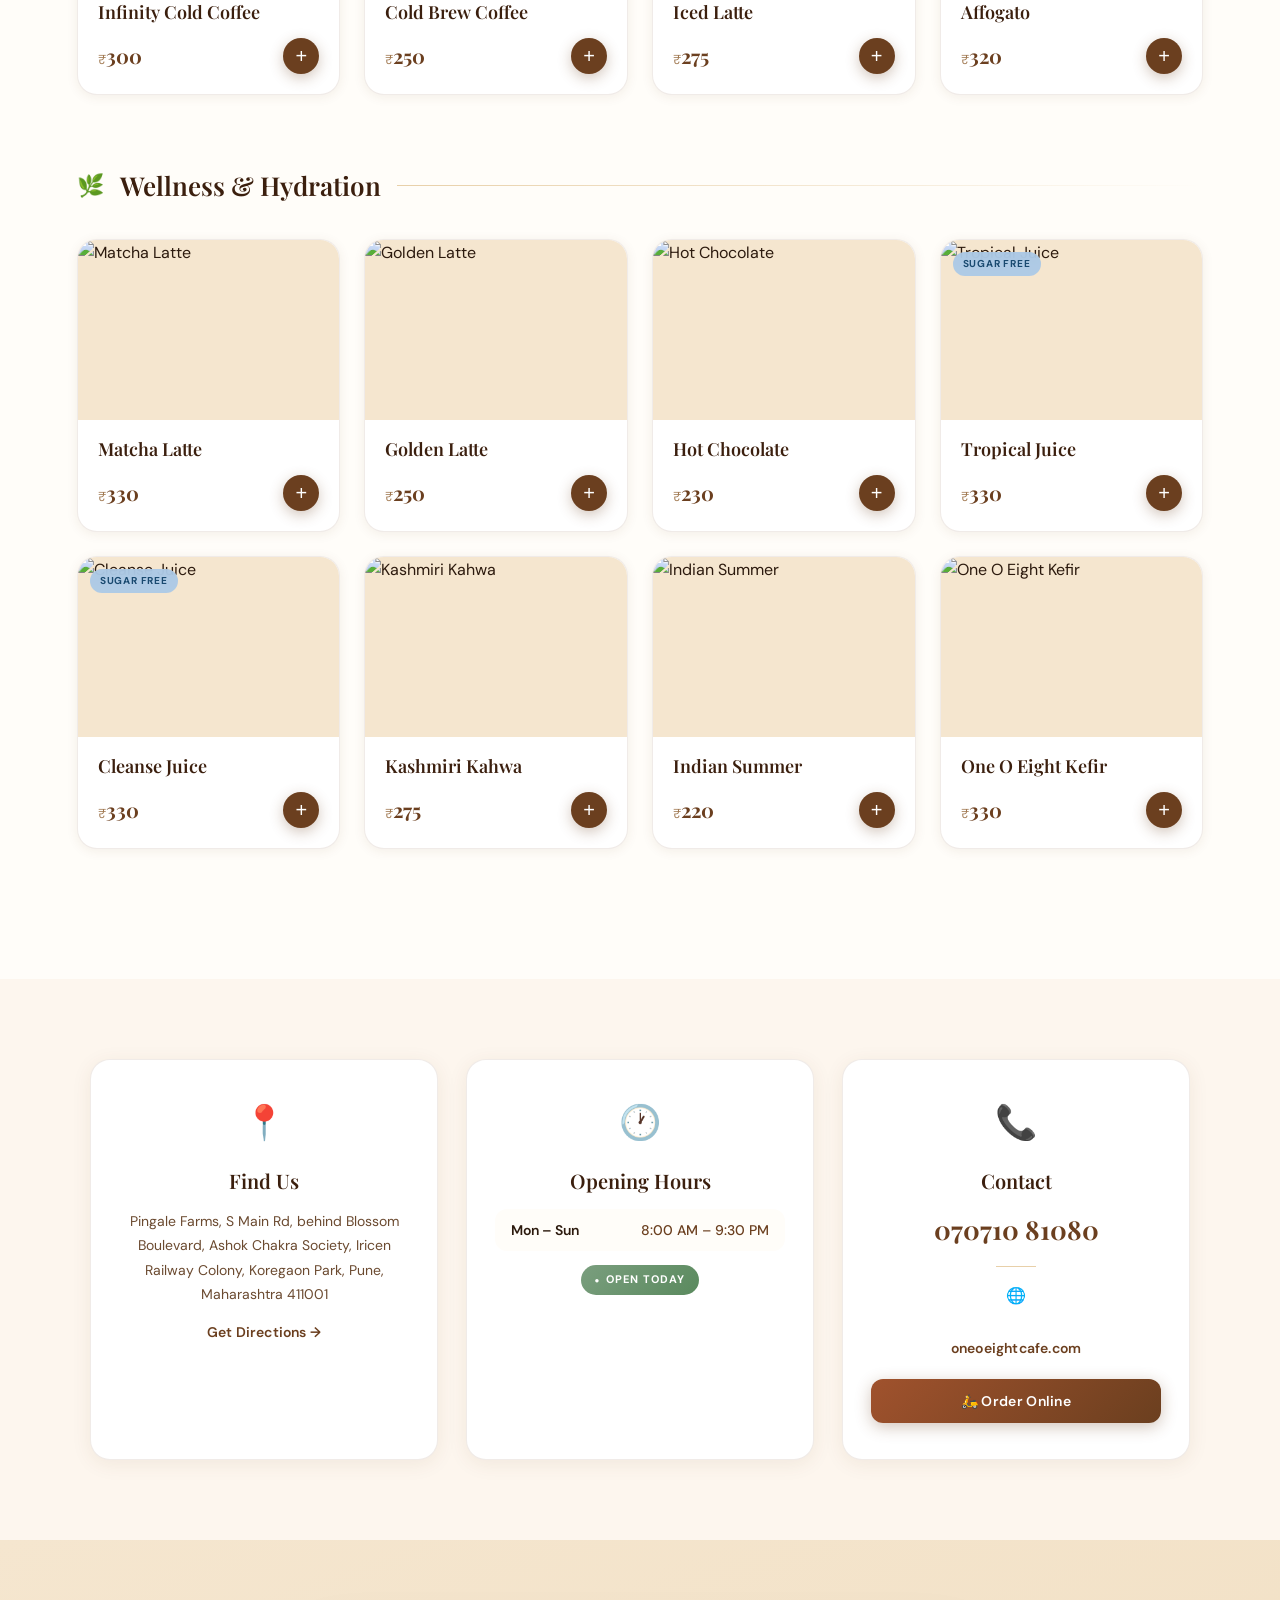
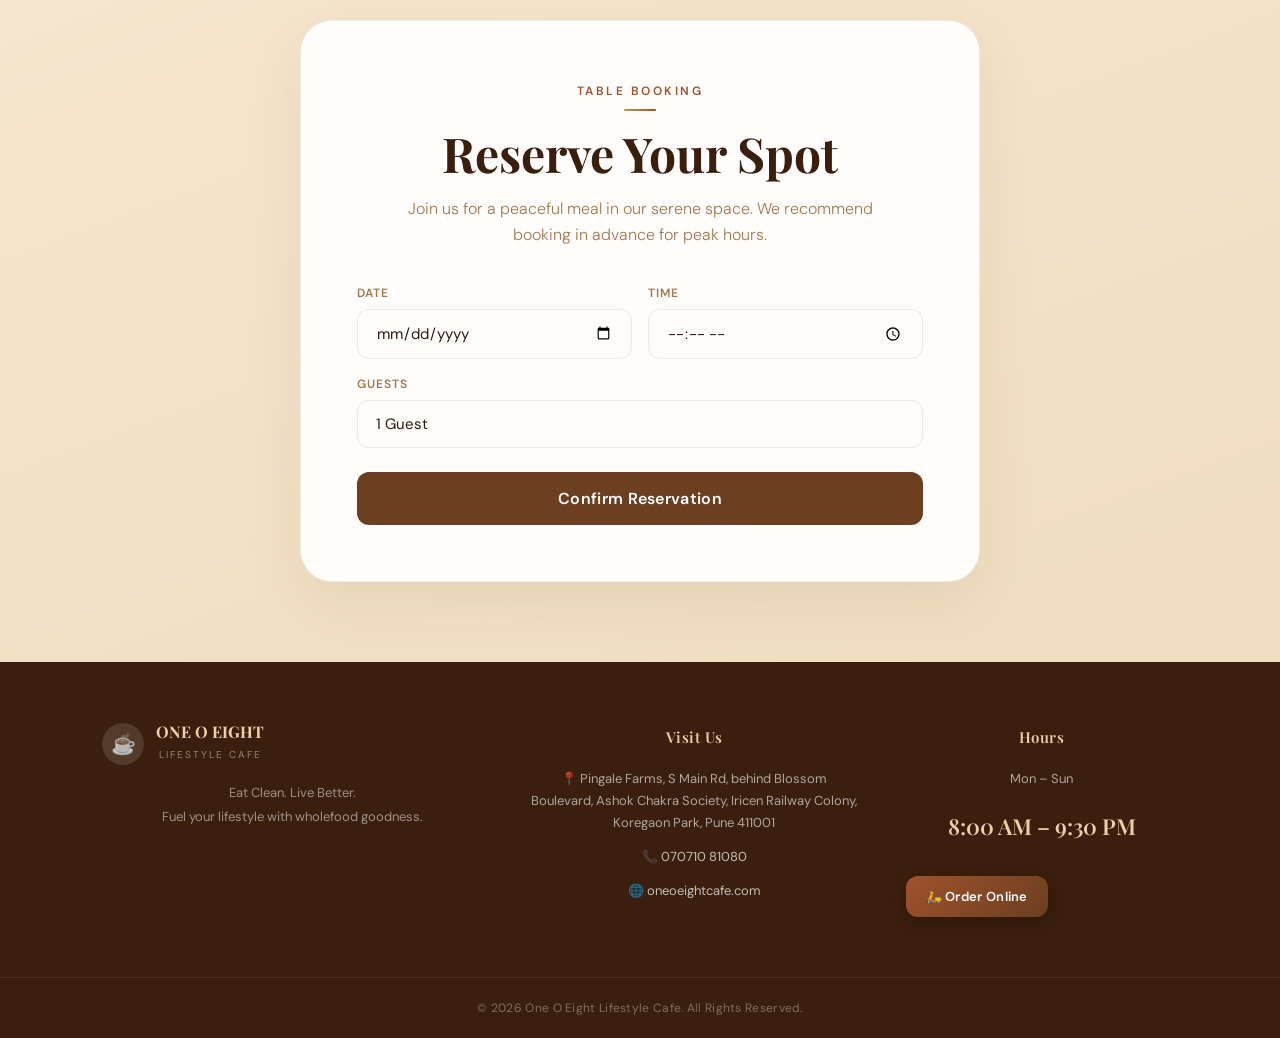
==== commit a62b257d: "commit" ====
--- a/index.html
+++ b/index.html
@@ -40,13 +40,7 @@
         <div class="hero-visual">
             <img src="/static/uploads/hero-main.png" alt="Cafe Interior" class="hero-img-main">
             <img src="/static/uploads/hero-seating.png" alt="Cafe Seating" class="hero-img-small">
-            <div class="hero-float-card">
-                <span class="float-emoji">🥑</span>
-                <div>
-                    <span class="float-title">Sugar Free</span>
-                    <span class="float-label">100% Natural</span>
-                </div>
-            </div>
+            
         </div>
     </section>
 
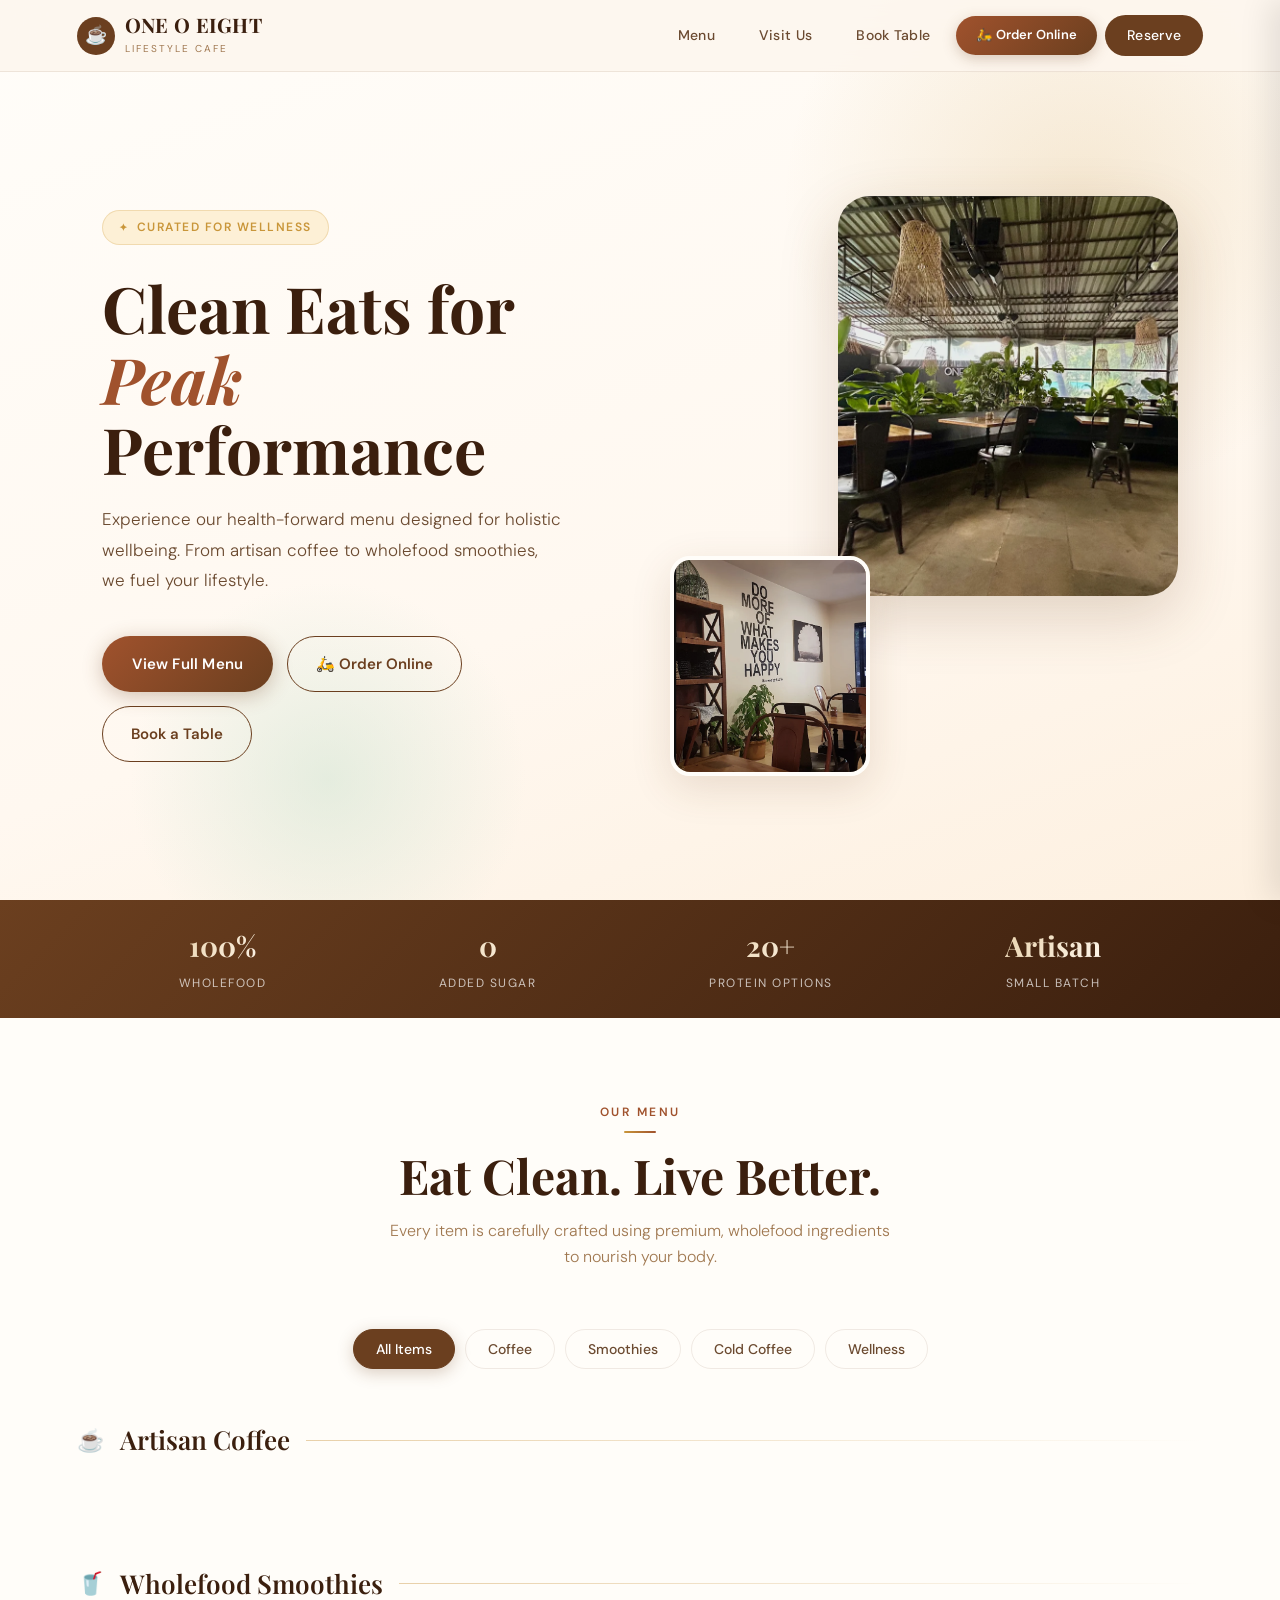
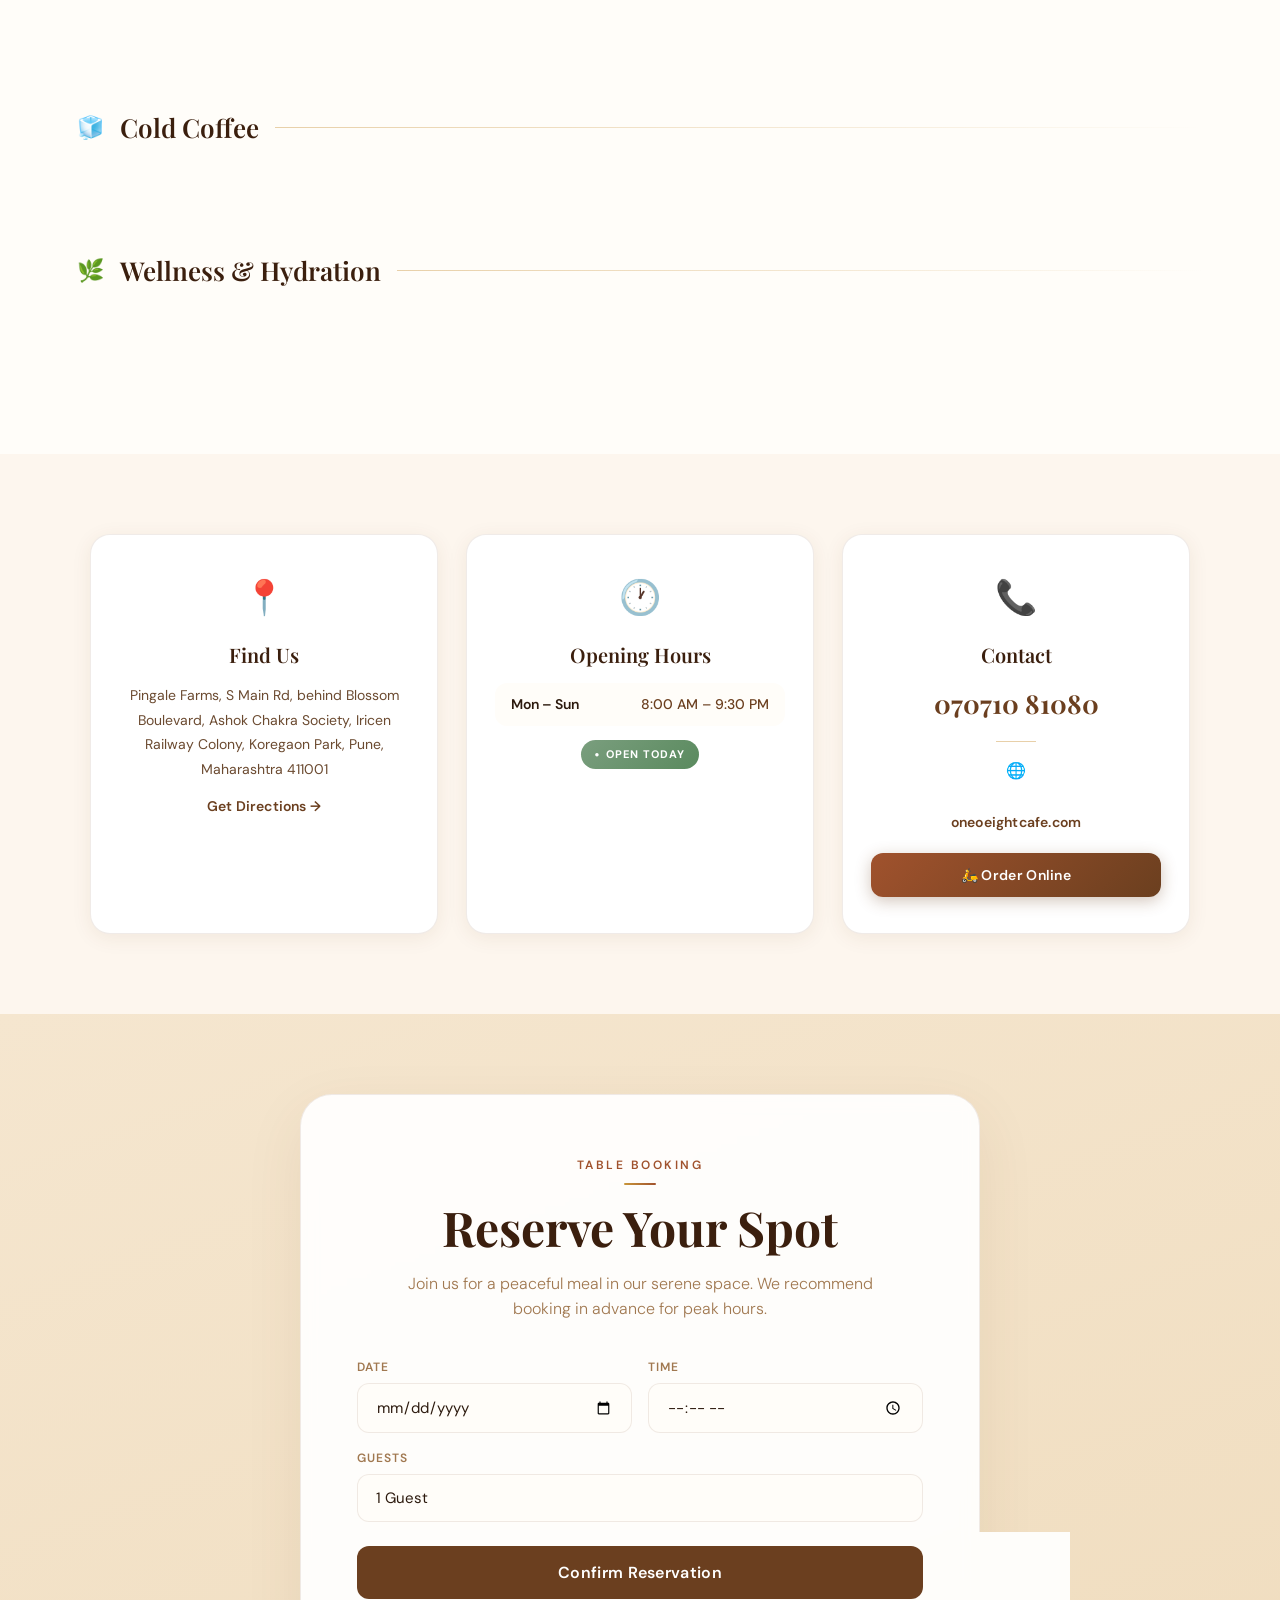
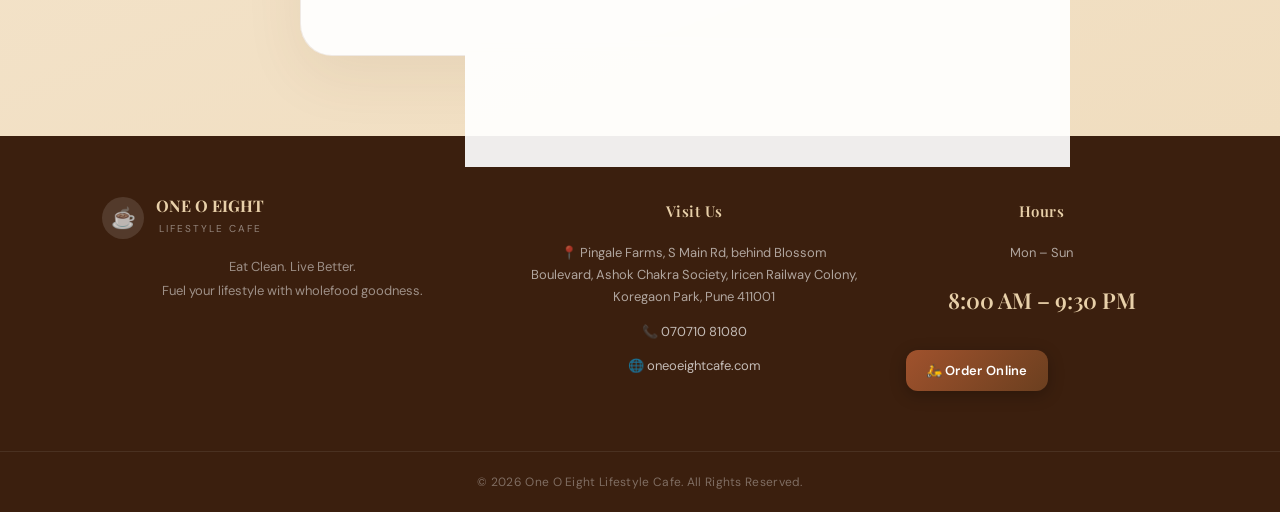
==== commit 522a4b84: "commit" ====
--- a/index.html
+++ b/index.html
@@ -5,7 +5,7 @@
     <meta name="viewport" content="width=device-width, initial-scale=1.0">
     <title>One O Eight | Clean Eats & Artisan Coffee</title>
     <link rel="stylesheet" href="style.css">
-    <script src="menu_data.js"></script>
+
 </head>
 <body>
 
